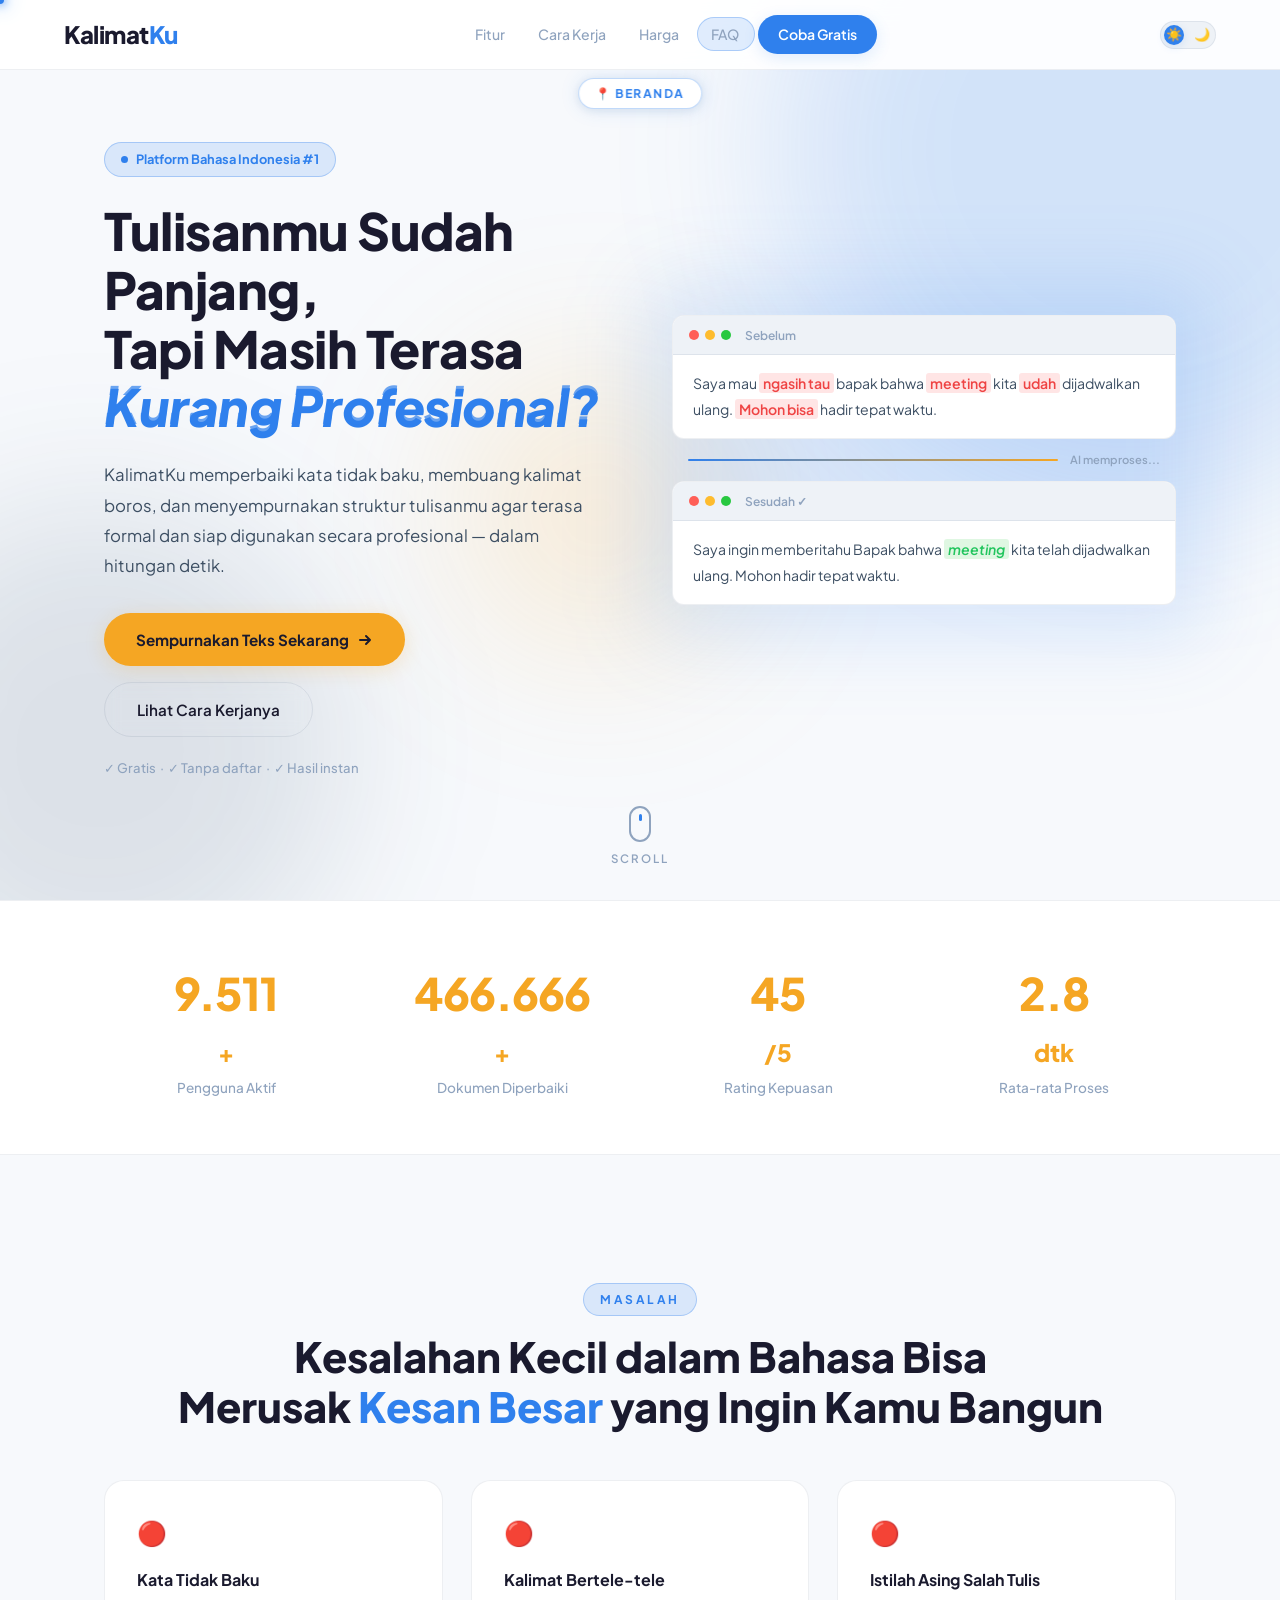
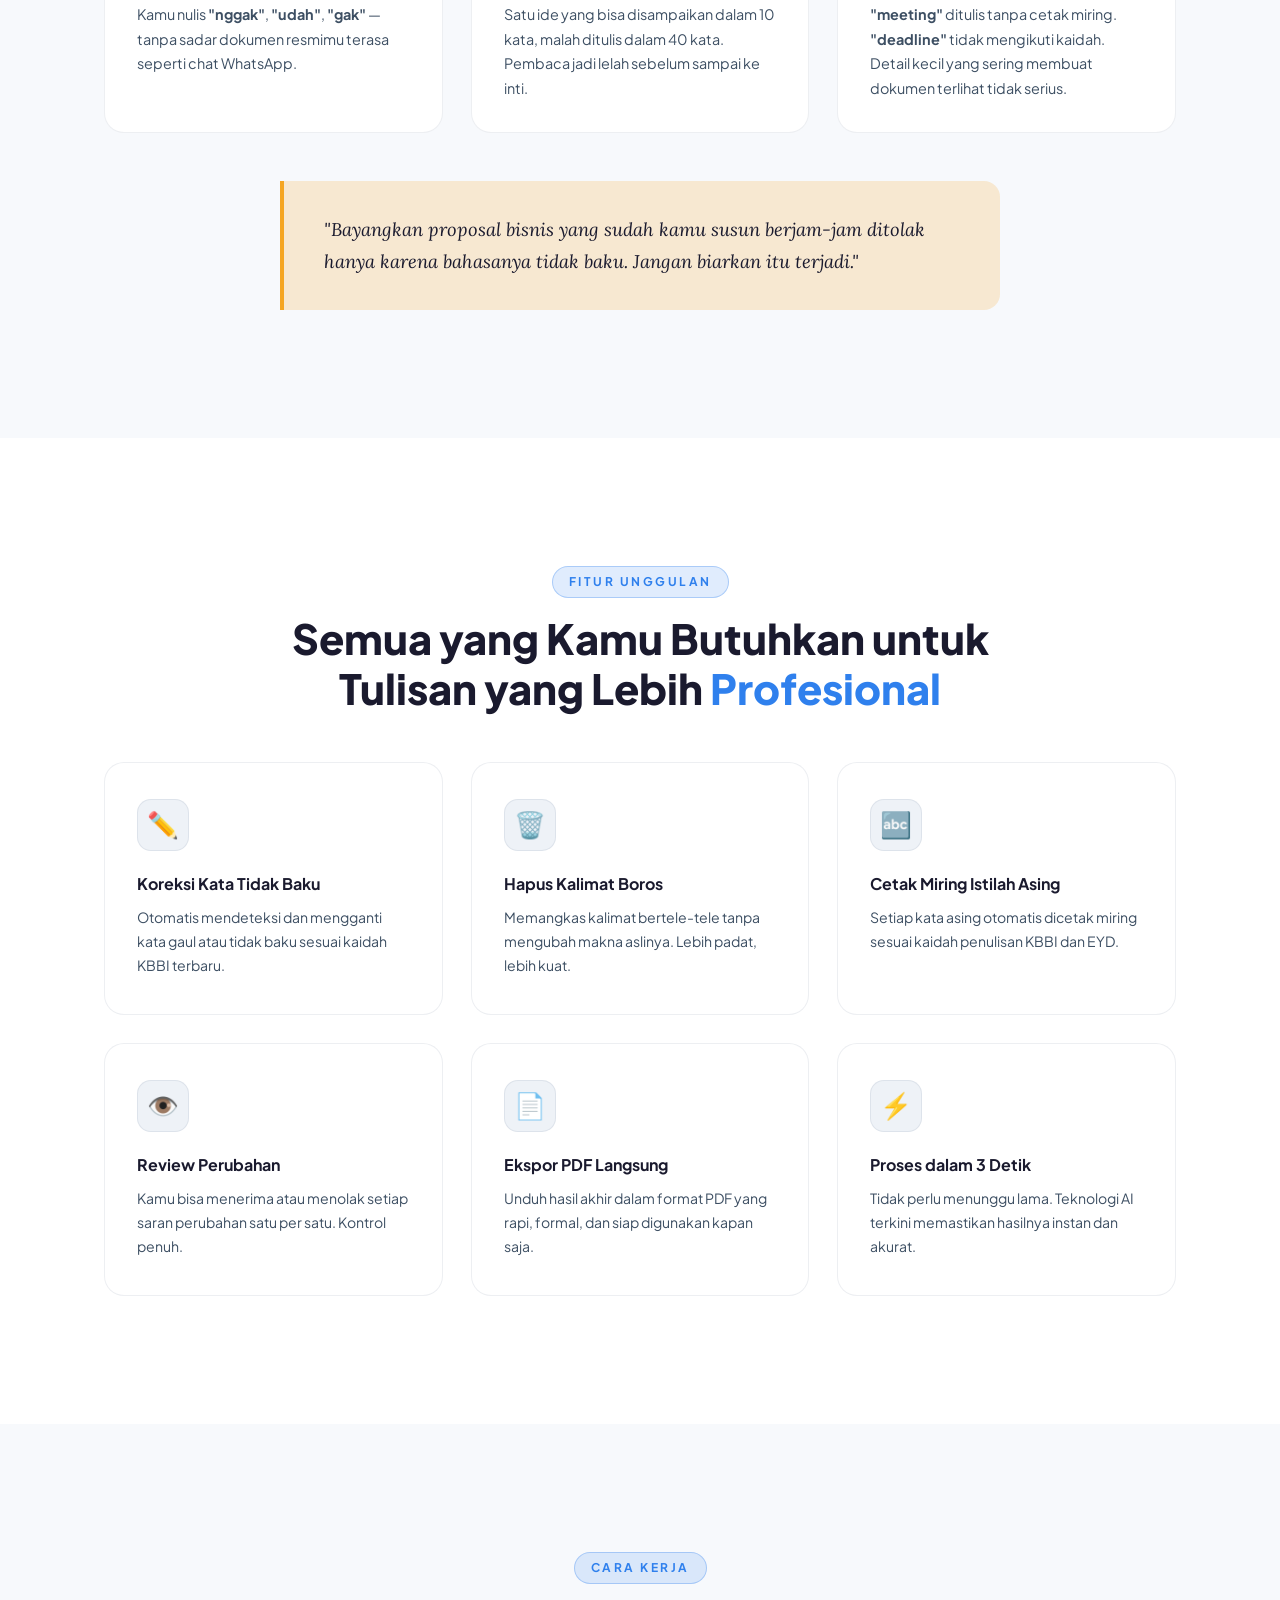
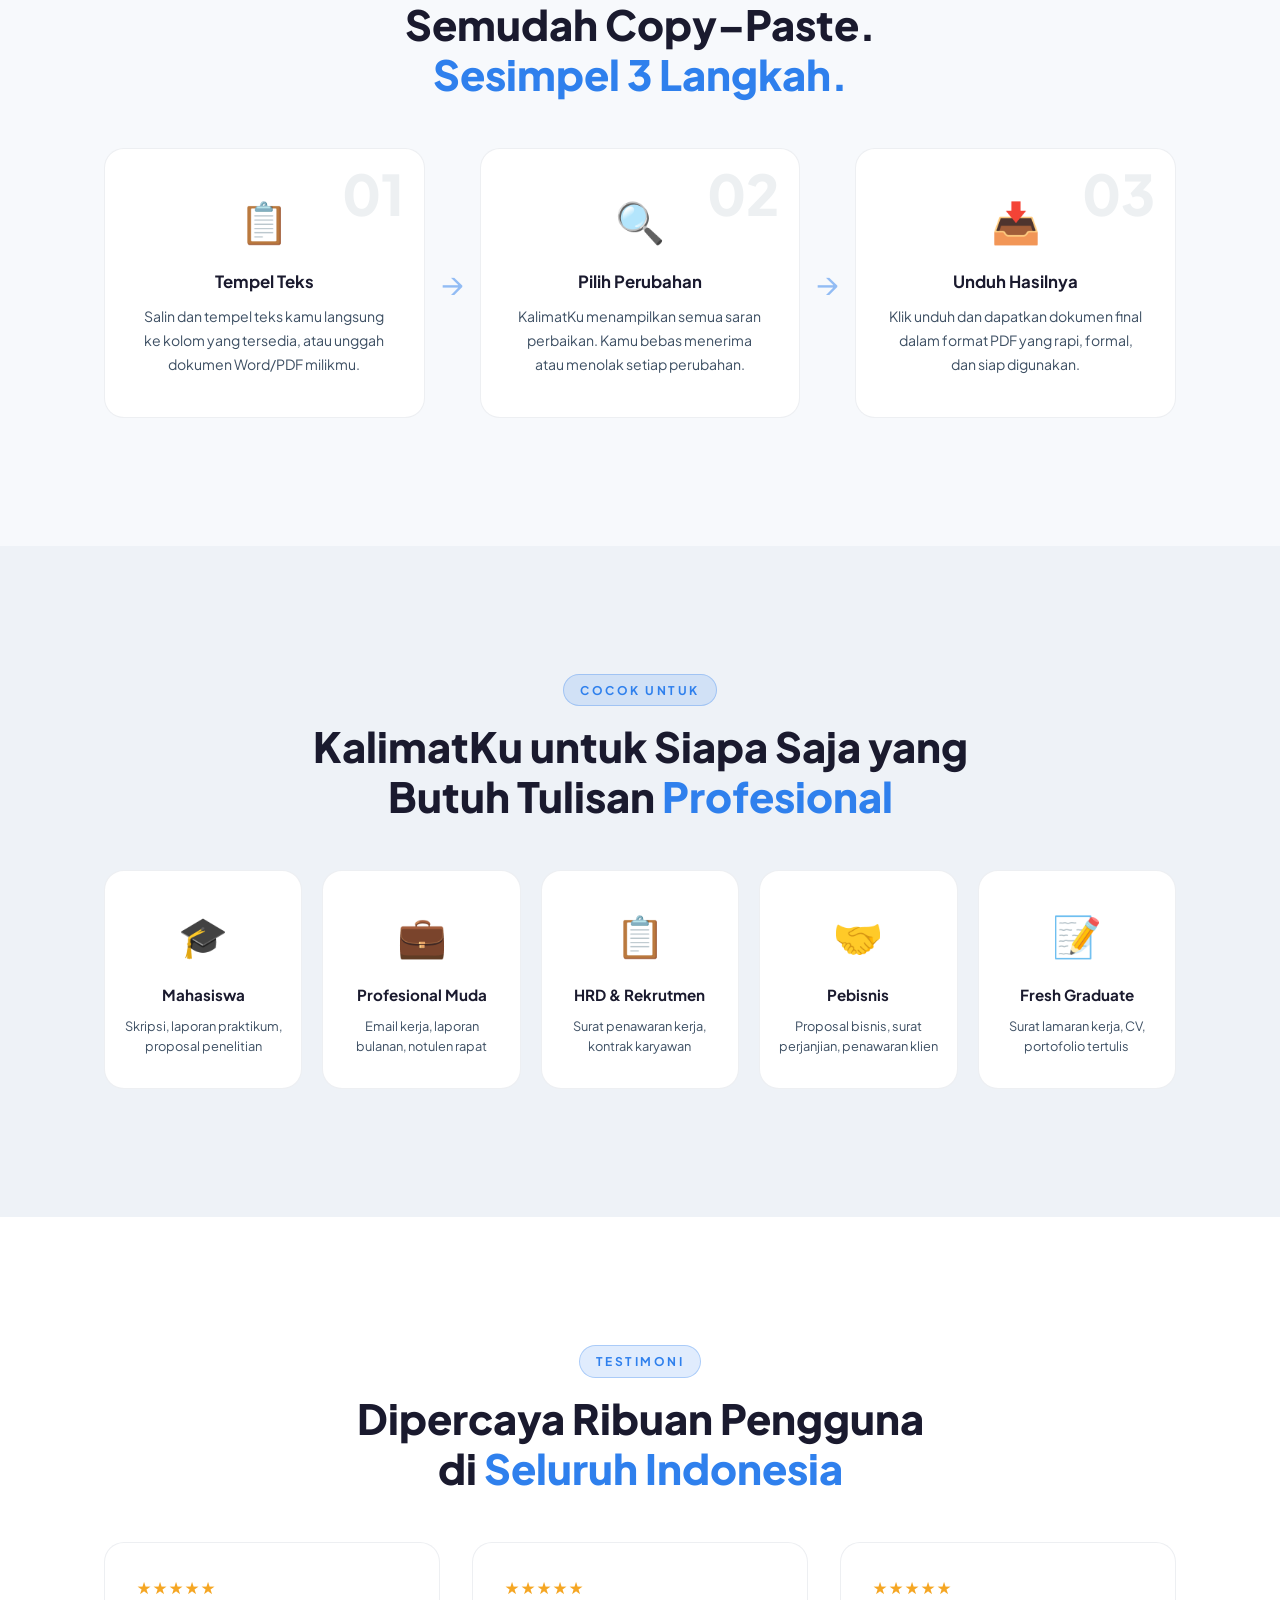
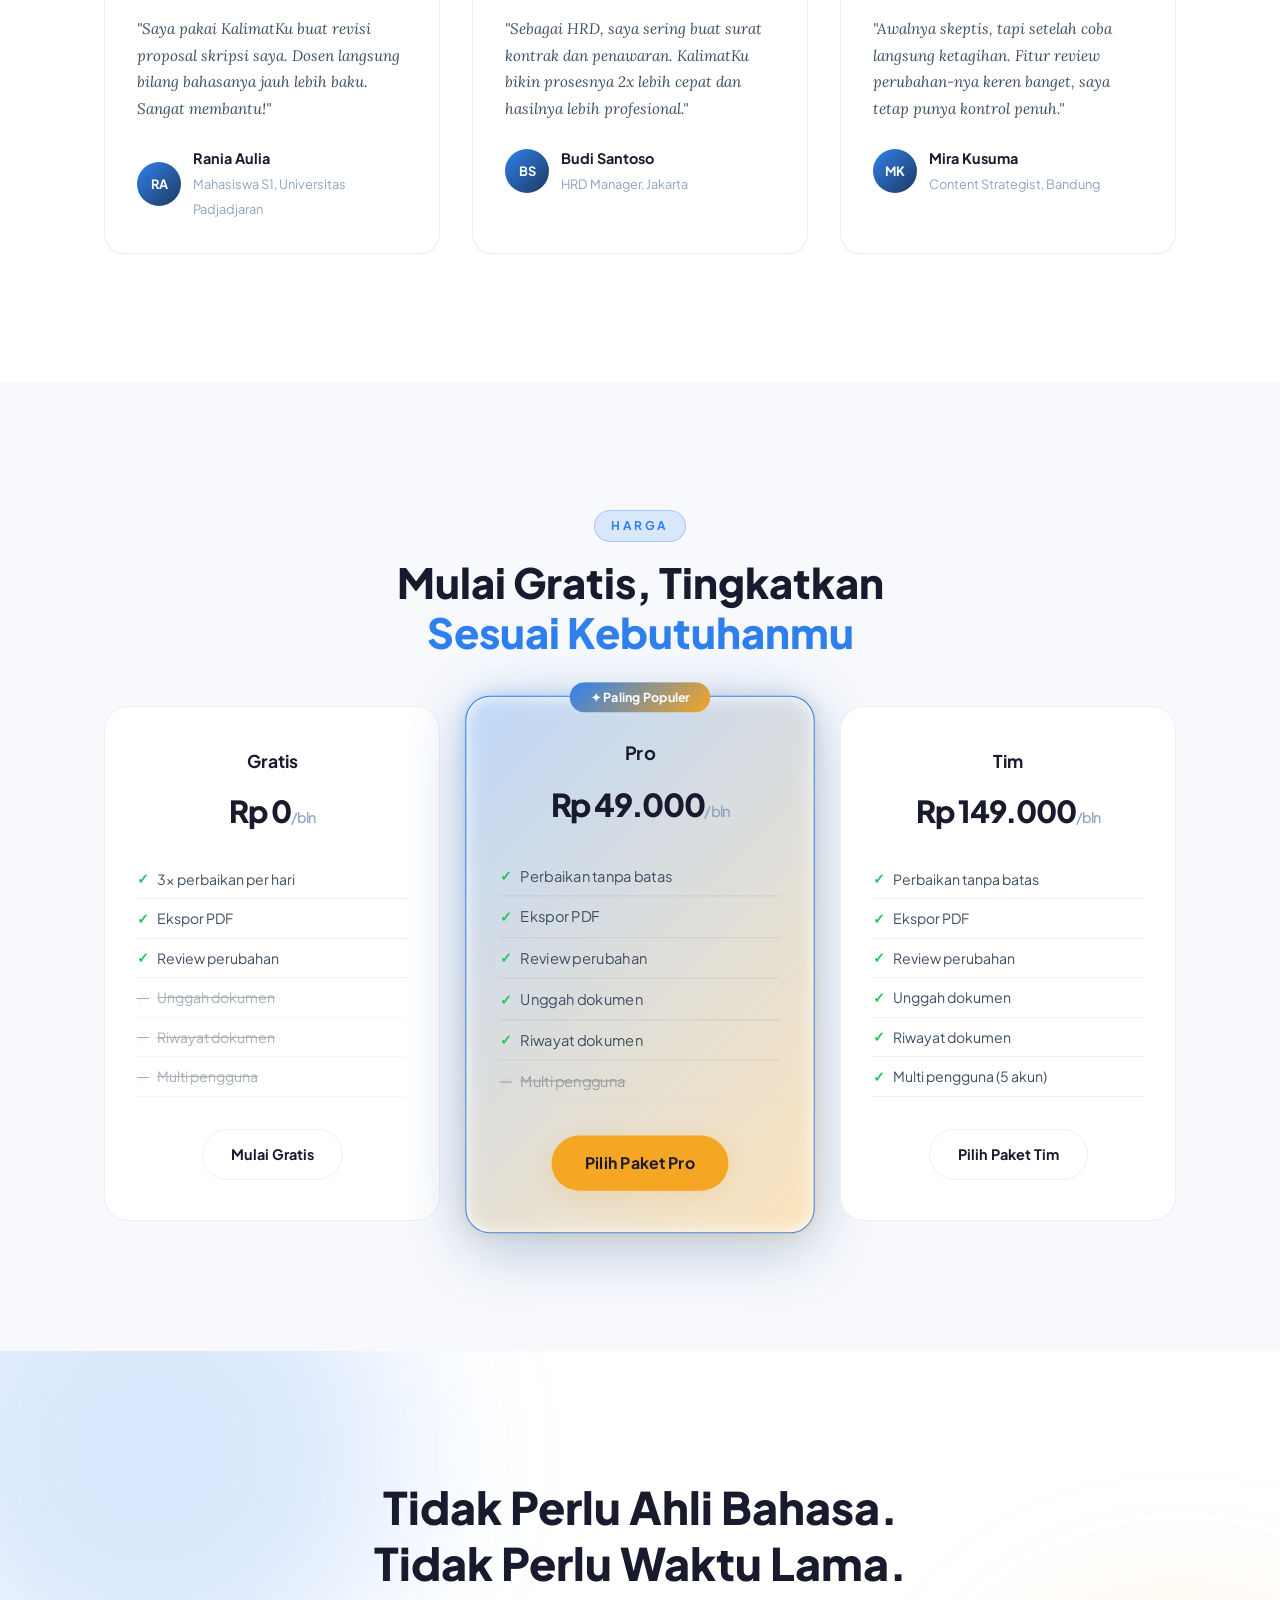
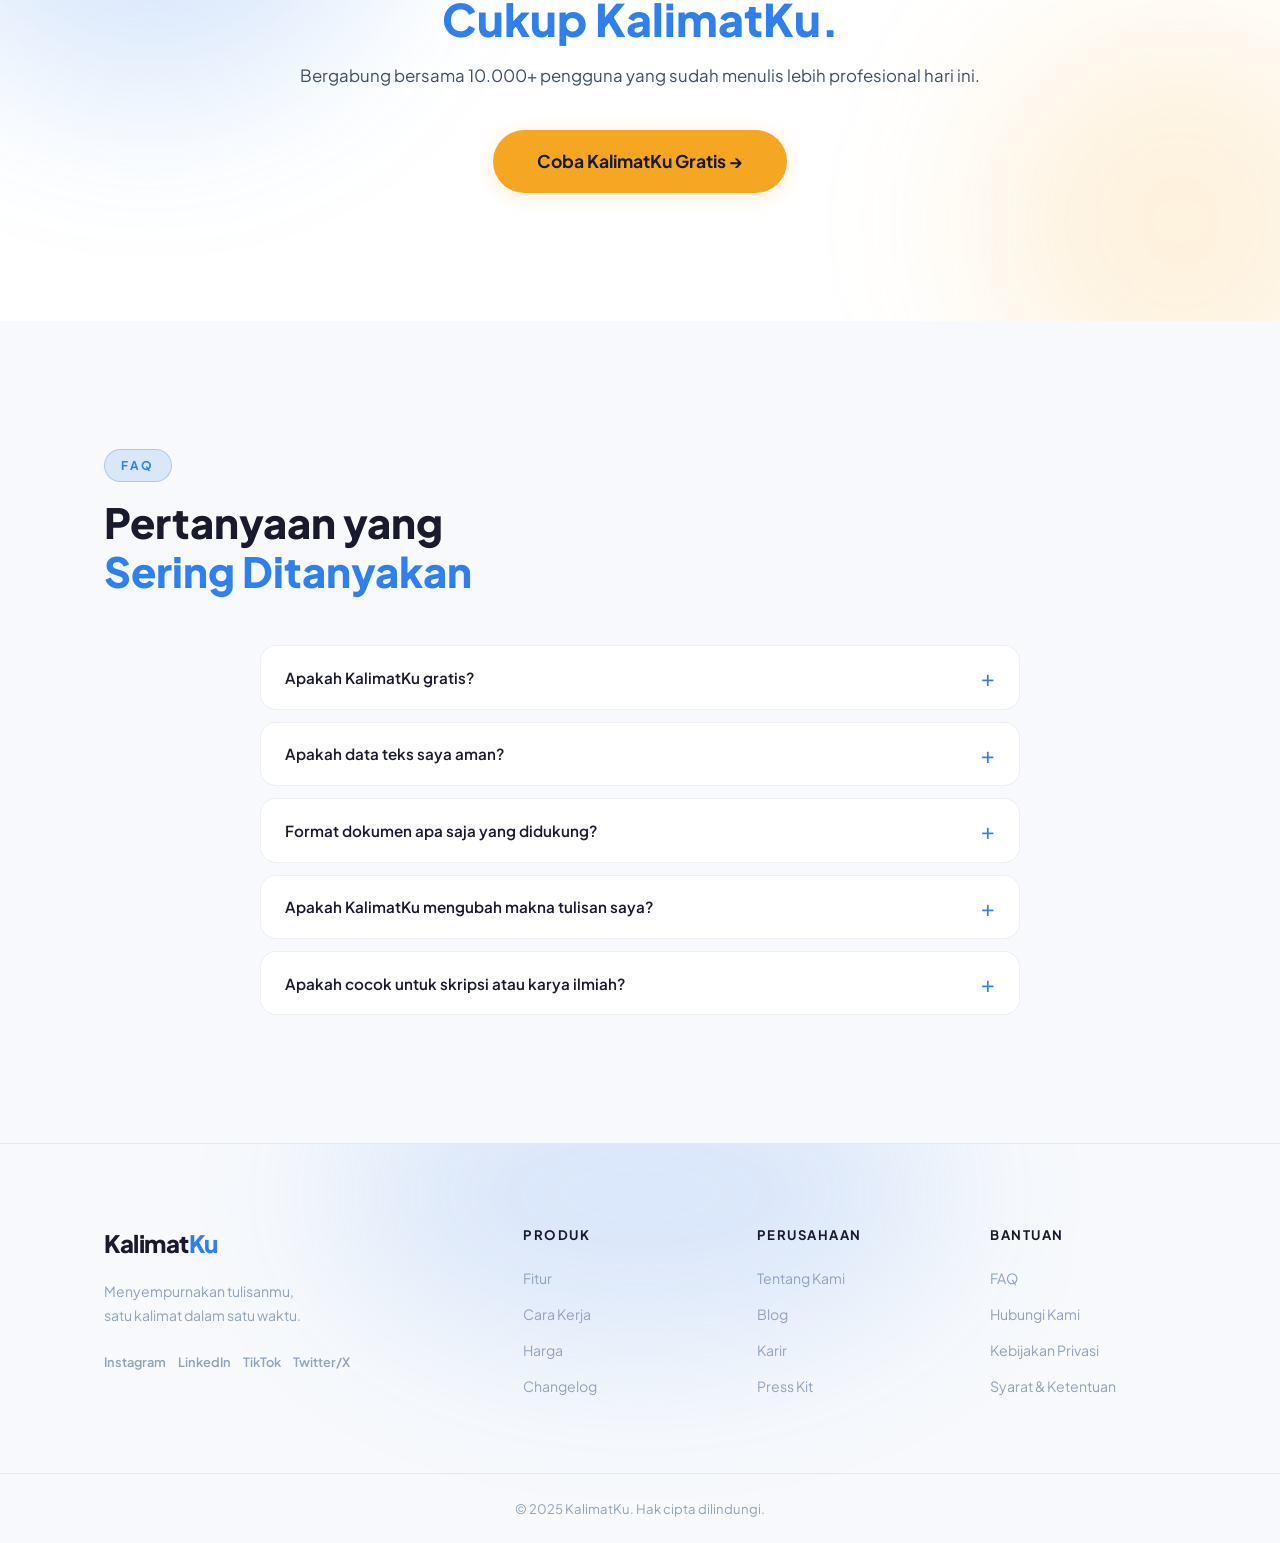
==== index.html @ fca9b1c1 "First commit" ====
<!DOCTYPE html>
<html lang="id" data-theme="light">
<head>
  <meta charset="UTF-8" />
  <meta name="viewport" content="width=device-width, initial-scale=1.0" />
  <title>KalimatKu — Penyempurna Teks Bahasa Indonesia</title>
  <link rel="preconnect" href="https://fonts.googleapis.com" />
  <link rel="preconnect" href="https://fonts.gstatic.com" crossorigin />
  <link href="https://fonts.googleapis.com/css2?family=Plus+Jakarta+Sans:wght@400;500;600;700;800&family=Lora:ital,wght@0,400;0,600;1,400&display=swap" rel="stylesheet" />
  <link rel="stylesheet" href="style.css" />
</head>
<body>

  <!-- CURSOR FOLLOWER -->
  <div class="cursor-dot" id="cursorDot"></div>
  <div class="cursor-ring" id="cursorRing"></div>

  <!-- PARTICLE CANVAS -->
  <canvas id="particleCanvas"></canvas>

  <!-- NAVBAR -->
  <nav id="navbar">
    <a href="#" class="nav-logo">Kalimat<span>Ku</span></a>
    <ul class="nav-links" id="navLinks">
      <li><a href="#fitur">Fitur</a></li>
      <li><a href="#cara-kerja">Cara Kerja</a></li>
      <li><a href="#harga">Harga</a></li>
      <li><a href="#faq">FAQ</a></li>
      <li><a href="#" class="nav-cta">Coba Gratis</a></li>
    </ul>
    <div class="nav-right">
      <button class="theme-toggle" id="themeToggle" aria-label="Toggle theme">
        <span class="theme-icon sun">☀️</span>
        <span class="theme-icon moon">🌙</span>
        <div class="toggle-thumb"></div>
      </button>
      <button class="hamburger" id="hamburger" aria-label="Toggle menu">
        <span></span><span></span><span></span>
      </button>
    </div>
  </nav>

  <!-- HERO -->
  <section class="hero" id="home">
    <div class="hero-bg">
      <div class="parallax-layer layer-1" data-speed="0.3">
        <div class="orb orb-1"></div>
      </div>
      <div class="parallax-layer layer-2" data-speed="0.5">
        <div class="orb orb-2"></div>
      </div>
      <div class="parallax-layer layer-3" data-speed="0.2">
        <div class="orb orb-3"></div>
      </div>
    </div>
    <div class="container hero-content">
      <div class="hero-text animate-up">
        <div class="hero-badge">
          <span class="badge-dot"></span>
          Platform Bahasa Indonesia #1
        </div>
        <h1>Tulisanmu Sudah Panjang,<br>Tapi Masih Terasa<br><em class="glitch" data-text="Kurang Profesional?">Kurang Profesional?</em></h1>
        <p class="hero-sub">KalimatKu memperbaiki kata tidak baku, membuang kalimat boros, dan menyempurnakan struktur tulisanmu agar terasa formal dan siap digunakan secara profesional — dalam hitungan detik.</p>
        <div class="hero-actions">
          <a href="#" class="btn-primary">
            <span>Sempurnakan Teks Sekarang</span>
            <svg width="16" height="16" viewBox="0 0 16 16" fill="none"><path d="M3 8h10M9 4l4 4-4 4" stroke="currentColor" stroke-width="2" stroke-linecap="round" stroke-linejoin="round"/></svg>
          </a>
          <a href="#cara-kerja" class="btn-ghost">
            <span>Lihat Cara Kerjanya</span>
          </a>
        </div>
        <p class="hero-note">✓ Gratis &nbsp;·&nbsp; ✓ Tanpa daftar &nbsp;·&nbsp; ✓ Hasil instan</p>
      </div>
      <div class="hero-mockup animate-up delay-2">
        <div class="mockup-wrapper">
          <div class="mockup-glow"></div>
          <div class="mockup-card">
            <div class="mockup-header">
              <span class="dot red"></span><span class="dot yellow"></span><span class="dot green"></span>
              <span class="mockup-title">Sebelum</span>
            </div>
            <div class="mockup-body">
              <p>Saya mau <mark class="bad">ngasih tau</mark> bapak bahwa <mark class="bad">meeting</mark> kita <mark class="bad">udah</mark> dijadwalkan ulang. <mark class="bad">Mohon bisa</mark> hadir tepat waktu.</p>
            </div>
          </div>
          <div class="mockup-arrow">
            <div class="arrow-line"></div>
            <span>AI memproses...</span>
          </div>
          <div class="mockup-card after">
            <div class="mockup-header">
              <span class="dot red"></span><span class="dot yellow"></span><span class="dot green"></span>
              <span class="mockup-title">Sesudah ✓</span>
            </div>
            <div class="mockup-body">
              <p>Saya ingin memberitahu Bapak bahwa <mark class="good"><em>meeting</em></mark> kita telah dijadwalkan ulang. Mohon hadir tepat waktu.</p>
            </div>
          </div>
        </div>
      </div>
    </div>
    <div class="hero-scroll-hint">
      <div class="mouse-icon"><div class="mouse-wheel"></div></div>
      <span>Scroll</span>
    </div>
  </section>

  <!-- STATS -->
  <section class="stats">
    <div class="container stats-grid">
      <div class="stat-item animate-up">
        <span class="stat-number" data-target="10000">0</span><span class="stat-suffix">+</span>
        <span class="stat-label">Pengguna Aktif</span>
      </div>
      <div class="stat-item animate-up delay-1">
        <span class="stat-number" data-target="500000">0</span><span class="stat-suffix">+</span>
        <span class="stat-label">Dokumen Diperbaiki</span>
      </div>
      <div class="stat-item animate-up delay-2">
        <span class="stat-number" data-target="49">0</span><span class="stat-suffix">/5</span>
        <span class="stat-label">Rating Kepuasan</span>
      </div>
      <div class="stat-item animate-up delay-3">
        <span class="stat-number" data-target="3">0</span><span class="stat-suffix"> dtk</span>
        <span class="stat-label">Rata-rata Proses</span>
      </div>
    </div>
  </section>

  <!-- PAIN POINT -->
  <section class="pain" id="masalah">
    <div class="parallax-bg" data-speed="0.15"></div>
    <div class="container">
      <div class="section-label animate-up">Masalah</div>
      <h2 class="section-title animate-up">Kesalahan Kecil dalam Bahasa Bisa<br>Merusak <em>Kesan Besar</em> yang Ingin Kamu Bangun</h2>
      <div class="pain-grid">
        <div class="pain-card animate-up delay-1" data-tilt>
          <div class="card-glow"></div>
          <div class="pain-icon">🔴</div>
          <h3>Kata Tidak Baku</h3>
          <p>Kamu nulis <strong>"nggak"</strong>, <strong>"udah"</strong>, <strong>"gak"</strong> — tanpa sadar dokumen resmimu terasa seperti chat WhatsApp.</p>
        </div>
        <div class="pain-card animate-up delay-2" data-tilt>
          <div class="card-glow"></div>
          <div class="pain-icon">🔴</div>
          <h3>Kalimat Bertele-tele</h3>
          <p>Satu ide yang bisa disampaikan dalam 10 kata, malah ditulis dalam 40 kata. Pembaca jadi lelah sebelum sampai ke inti.</p>
        </div>
        <div class="pain-card animate-up delay-3" data-tilt>
          <div class="card-glow"></div>
          <div class="pain-icon">🔴</div>
          <h3>Istilah Asing Salah Tulis</h3>
          <p><strong>"meeting"</strong> ditulis tanpa cetak miring. <strong>"deadline"</strong> tidak mengikuti kaidah. Detail kecil yang sering membuat dokumen terlihat tidak serius.</p>
        </div>
      </div>
      <div class="pain-quote animate-up">
        <blockquote>
          "Bayangkan proposal bisnis yang sudah kamu susun berjam-jam ditolak hanya karena bahasanya tidak baku. Jangan biarkan itu terjadi."
        </blockquote>
      </div>
    </div>
  </section>

  <!-- FITUR -->
  <section class="features" id="fitur">
    <div class="container">
      <div class="section-label animate-up">Fitur Unggulan</div>
      <h2 class="section-title animate-up">Semua yang Kamu Butuhkan untuk<br>Tulisan yang Lebih <em>Profesional</em></h2>
      <div class="features-grid">
        <div class="feature-card animate-up delay-1" data-tilt>
          <div class="feature-icon-wrap"><span>✏️</span></div>
          <h3>Koreksi Kata Tidak Baku</h3>
          <p>Otomatis mendeteksi dan mengganti kata gaul atau tidak baku sesuai kaidah KBBI terbaru.</p>
          <div class="feature-line"></div>
        </div>
        <div class="feature-card animate-up delay-2" data-tilt>
          <div class="feature-icon-wrap"><span>🗑️</span></div>
          <h3>Hapus Kalimat Boros</h3>
          <p>Memangkas kalimat bertele-tele tanpa mengubah makna aslinya. Lebih padat, lebih kuat.</p>
          <div class="feature-line"></div>
        </div>
        <div class="feature-card animate-up delay-3" data-tilt>
          <div class="feature-icon-wrap"><span>🔤</span></div>
          <h3>Cetak Miring Istilah Asing</h3>
          <p>Setiap kata asing otomatis dicetak miring sesuai kaidah penulisan KBBI dan EYD.</p>
          <div class="feature-line"></div>
        </div>
        <div class="feature-card animate-up delay-1" data-tilt>
          <div class="feature-icon-wrap"><span>👁️</span></div>
          <h3>Review Perubahan</h3>
          <p>Kamu bisa menerima atau menolak setiap saran perubahan satu per satu. Kontrol penuh.</p>
          <div class="feature-line"></div>
        </div>
        <div class="feature-card animate-up delay-2" data-tilt>
          <div class="feature-icon-wrap"><span>📄</span></div>
          <h3>Ekspor PDF Langsung</h3>
          <p>Unduh hasil akhir dalam format PDF yang rapi, formal, dan siap digunakan kapan saja.</p>
          <div class="feature-line"></div>
        </div>
        <div class="feature-card animate-up delay-3" data-tilt>
          <div class="feature-icon-wrap"><span>⚡</span></div>
          <h3>Proses dalam 3 Detik</h3>
          <p>Tidak perlu menunggu lama. Teknologi AI terkini memastikan hasilnya instan dan akurat.</p>
          <div class="feature-line"></div>
        </div>
      </div>
    </div>
  </section>

  <!-- CARA KERJA -->
  <section class="how-it-works" id="cara-kerja">
    <div class="parallax-bg" data-speed="0.1"></div>
    <div class="container">
      <div class="section-label animate-up">Cara Kerja</div>
      <h2 class="section-title animate-up">Semudah Copy–Paste.<br><em>Sesimpel 3 Langkah.</em></h2>
      <div class="steps-grid">
        <div class="step-card animate-up delay-1">
          <div class="step-number">01</div>
          <div class="step-icon">📋</div>
          <h3>Tempel Teks</h3>
          <p>Salin dan tempel teks kamu langsung ke kolom yang tersedia, atau unggah dokumen Word/PDF milikmu.</p>
        </div>
        <div class="step-connector animate-up delay-2">
          <div class="connector-line"></div>
          <div class="connector-arrow">→</div>
        </div>
        <div class="step-card animate-up delay-2">
          <div class="step-number">02</div>
          <div class="step-icon">🔍</div>
          <h3>Pilih Perubahan</h3>
          <p>KalimatKu menampilkan semua saran perbaikan. Kamu bebas menerima atau menolak setiap perubahan.</p>
        </div>
        <div class="step-connector animate-up delay-3">
          <div class="connector-line"></div>
          <div class="connector-arrow">→</div>
        </div>
        <div class="step-card animate-up delay-3">
          <div class="step-number">03</div>
          <div class="step-icon">📥</div>
          <h3>Unduh Hasilnya</h3>
          <p>Klik unduh dan dapatkan dokumen final dalam format PDF yang rapi, formal, dan siap digunakan.</p>
        </div>
      </div>
    </div>
  </section>

  <!-- USE CASE -->
  <section class="usecase" id="usecase">
    <div class="container">
      <div class="section-label animate-up">Cocok Untuk</div>
      <h2 class="section-title animate-up">KalimatKu untuk Siapa Saja yang<br>Butuh Tulisan <em>Profesional</em></h2>
      <div class="usecase-grid">
        <div class="usecase-card animate-up delay-1">
          <span class="usecase-emoji">🎓</span>
          <h3>Mahasiswa</h3>
          <p>Skripsi, laporan praktikum, proposal penelitian</p>
        </div>
        <div class="usecase-card animate-up delay-2">
          <span class="usecase-emoji">💼</span>
          <h3>Profesional Muda</h3>
          <p>Email kerja, laporan bulanan, notulen rapat</p>
        </div>
        <div class="usecase-card animate-up delay-3">
          <span class="usecase-emoji">📋</span>
          <h3>HRD & Rekrutmen</h3>
          <p>Surat penawaran kerja, kontrak karyawan</p>
        </div>
        <div class="usecase-card animate-up delay-1">
          <span class="usecase-emoji">🤝</span>
          <h3>Pebisnis</h3>
          <p>Proposal bisnis, surat perjanjian, penawaran klien</p>
        </div>
        <div class="usecase-card animate-up delay-2">
          <span class="usecase-emoji">📝</span>
          <h3>Fresh Graduate</h3>
          <p>Surat lamaran kerja, CV, portofolio tertulis</p>
        </div>
      </div>
    </div>
  </section>

  <!-- TESTIMONI -->
  <section class="testimonials" id="testimoni">
    <div class="container">
      <div class="section-label animate-up">Testimoni</div>
      <h2 class="section-title animate-up">Dipercaya Ribuan Pengguna<br>di <em>Seluruh Indonesia</em></h2>
      <div class="testimonials-grid">
        <div class="testi-card animate-up delay-1" data-tilt>
          <div class="testi-stars">★★★★★</div>
          <p class="testi-quote">"Saya pakai KalimatKu buat revisi proposal skripsi saya. Dosen langsung bilang bahasanya jauh lebih baku. Sangat membantu!"</p>
          <div class="testi-author">
            <div class="testi-avatar">RA</div>
            <div>
              <strong>Rania Aulia</strong>
              <span>Mahasiswa S1, Universitas Padjadjaran</span>
            </div>
          </div>
        </div>
        <div class="testi-card animate-up delay-2" data-tilt>
          <div class="testi-stars">★★★★★</div>
          <p class="testi-quote">"Sebagai HRD, saya sering buat surat kontrak dan penawaran. KalimatKu bikin prosesnya 2x lebih cepat dan hasilnya lebih profesional."</p>
          <div class="testi-author">
            <div class="testi-avatar">BS</div>
            <div>
              <strong>Budi Santoso</strong>
              <span>HRD Manager, Jakarta</span>
            </div>
          </div>
        </div>
        <div class="testi-card animate-up delay-3" data-tilt>
          <div class="testi-stars">★★★★★</div>
          <p class="testi-quote">"Awalnya skeptis, tapi setelah coba langsung ketagihan. Fitur review perubahan-nya keren banget, saya tetap punya kontrol penuh."</p>
          <div class="testi-author">
            <div class="testi-avatar">MK</div>
            <div>
              <strong>Mira Kusuma</strong>
              <span>Content Strategist, Bandung</span>
            </div>
          </div>
        </div>
      </div>
    </div>
  </section>

  <!-- PRICING -->
  <section class="pricing" id="harga">
    <div class="container">
      <div class="section-label animate-up">Harga</div>
      <h2 class="section-title animate-up">Mulai Gratis, Tingkatkan<br><em>Sesuai Kebutuhanmu</em></h2>
      <div class="pricing-grid">
        <div class="pricing-card animate-up delay-1">
          <div class="pricing-name">Gratis</div>
          <div class="pricing-price">Rp 0<span>/bln</span></div>
          <ul class="pricing-list">
            <li class="yes">3x perbaikan per hari</li>
            <li class="yes">Ekspor PDF</li>
            <li class="yes">Review perubahan</li>
            <li class="no">Unggah dokumen</li>
            <li class="no">Riwayat dokumen</li>
            <li class="no">Multi pengguna</li>
          </ul>
          <a href="#" class="btn-outline">Mulai Gratis</a>
        </div>
        <div class="pricing-card featured animate-up delay-2">
          <div class="pricing-glow"></div>
          <div class="pricing-badge">✦ Paling Populer</div>
          <div class="pricing-name">Pro</div>
          <div class="pricing-price">Rp 49.000<span>/bln</span></div>
          <ul class="pricing-list">
            <li class="yes">Perbaikan tanpa batas</li>
            <li class="yes">Ekspor PDF</li>
            <li class="yes">Review perubahan</li>
            <li class="yes">Unggah dokumen</li>
            <li class="yes">Riwayat dokumen</li>
            <li class="no">Multi pengguna</li>
          </ul>
          <a href="#" class="btn-primary">Pilih Paket Pro</a>
        </div>
        <div class="pricing-card animate-up delay-3">
          <div class="pricing-name">Tim</div>
          <div class="pricing-price">Rp 149.000<span>/bln</span></div>
          <ul class="pricing-list">
            <li class="yes">Perbaikan tanpa batas</li>
            <li class="yes">Ekspor PDF</li>
            <li class="yes">Review perubahan</li>
            <li class="yes">Unggah dokumen</li>
            <li class="yes">Riwayat dokumen</li>
            <li class="yes">Multi pengguna (5 akun)</li>
          </ul>
          <a href="#" class="btn-outline">Pilih Paket Tim</a>
        </div>
      </div>
    </div>
  </section>

  <!-- CTA FINAL -->
  <section class="cta-final">
    <div class="cta-orb cta-orb-1"></div>
    <div class="cta-orb cta-orb-2"></div>
    <div class="container">
      <div class="cta-box animate-up">
        <h2>Tidak Perlu Ahli Bahasa.<br>Tidak Perlu Waktu Lama.<br><em>Cukup KalimatKu.</em></h2>
        <p>Bergabung bersama 10.000+ pengguna yang sudah menulis lebih profesional hari ini.</p>
        <a href="#" class="btn-primary btn-large">Coba KalimatKu Gratis →</a>
      </div>
    </div>
  </section>

  <!-- FAQ -->
  <section class="faq" id="faq">
    <div class="container">
      <div class="section-label animate-up">FAQ</div>
      <h2 class="section-title animate-up">Pertanyaan yang<br><em>Sering Ditanyakan</em></h2>
      <div class="faq-list">
        <div class="faq-item animate-up delay-1">
          <button class="faq-question">Apakah KalimatKu gratis? <span class="faq-icon">+</span></button>
          <div class="faq-answer"><p>Ya! Kamu bisa menggunakan KalimatKu secara gratis hingga 3 kali perbaikan per hari. Untuk kebutuhan lebih, tersedia paket Pro dan Tim dengan fitur lengkap.</p></div>
        </div>
        <div class="faq-item animate-up delay-2">
          <button class="faq-question">Apakah data teks saya aman? <span class="faq-icon">+</span></button>
          <div class="faq-answer"><p>Sangat aman. Teks yang kamu masukkan tidak disimpan di server kami setelah proses selesai. Privasi kamu adalah prioritas kami.</p></div>
        </div>
        <div class="faq-item animate-up delay-3">
          <button class="faq-question">Format dokumen apa saja yang didukung? <span class="faq-icon">+</span></button>
          <div class="faq-answer"><p>Saat ini KalimatKu mendukung input teks langsung, serta unggah dokumen dalam format .docx dan .pdf (tersedia di paket Pro ke atas).</p></div>
        </div>
        <div class="faq-item animate-up delay-1">
          <button class="faq-question">Apakah KalimatKu mengubah makna tulisan saya? <span class="faq-icon">+</span></button>
          <div class="faq-answer"><p>Tidak. KalimatKu hanya menyempurnakan struktur dan diksi, bukan mengubah isi atau makna. Dan kamu tetap punya kendali penuh lewat fitur review perubahan.</p></div>
        </div>
        <div class="faq-item animate-up delay-2">
          <button class="faq-question">Apakah cocok untuk skripsi atau karya ilmiah? <span class="faq-icon">+</span></button>
          <div class="faq-answer"><p>Sangat cocok! KalimatKu mengikuti kaidah KBBI dan gaya penulisan formal yang sesuai untuk dokumen akademik maupun profesional.</p></div>
        </div>
      </div>
    </div>
  </section>

  <!-- FOOTER -->
  <footer>
    <div class="footer-glow"></div>
    <div class="container footer-grid">
      <div class="footer-brand">
        <a href="#" class="nav-logo">Kalimat<span>Ku</span></a>
        <p>Menyempurnakan tulisanmu,<br>satu kalimat dalam satu waktu.</p>
        <div class="footer-socials">
          <a href="#">Instagram</a>
          <a href="#">LinkedIn</a>
          <a href="#">TikTok</a>
          <a href="#">Twitter/X</a>
        </div>
      </div>
      <div class="footer-col">
        <h4>Produk</h4>
        <ul>
          <li><a href="#fitur">Fitur</a></li>
          <li><a href="#cara-kerja">Cara Kerja</a></li>
          <li><a href="#harga">Harga</a></li>
          <li><a href="#">Changelog</a></li>
        </ul>
      </div>
      <div class="footer-col">
        <h4>Perusahaan</h4>
        <ul>
          <li><a href="#">Tentang Kami</a></li>
          <li><a href="#">Blog</a></li>
          <li><a href="#">Karir</a></li>
          <li><a href="#">Press Kit</a></li>
        </ul>
      </div>
      <div class="footer-col">
        <h4>Bantuan</h4>
        <ul>
          <li><a href="#faq">FAQ</a></li>
          <li><a href="#">Hubungi Kami</a></li>
          <li><a href="#">Kebijakan Privasi</a></li>
          <li><a href="#">Syarat & Ketentuan</a></li>
        </ul>
      </div>
    </div>
    <div class="footer-bottom">
      <p>© 2025 KalimatKu. Hak cipta dilindungi.</p>
    </div>
  </footer>

  <script src="script.js"></script>
</body>
</html>
---- style.css ----
/* ══════════════════════════════════════
   RESET & ROOT
══════════════════════════════════════ */
*,
*::before,
*::after {
    margin: 0;
    padding: 0;
    box-sizing: border-box;
}

/* ── LIGHT THEME (default) ── */
:root,
[data-theme="light"] {
    --bg-primary: #FFFFFF;
    --bg-secondary: #F7F9FC;
    --bg-tertiary: #EEF2F7;
    --bg-card: #FFFFFF;
    --bg-nav: rgba(255, 255, 255, 0.92);

    --text-primary: #1A1A2E;
    --text-body: #3D4F63;
    --text-muted: #8FA3BE;

    --navy: #1E3A5F;
    --blue: #2F80ED;
    --blue-light: #5BA3F5;
    --blue-glow: rgba(47, 128, 237, 0.15);
    --gold: #F5A623;
    --gold-light: #FFD080;
    --gold-glow: rgba(245, 166, 35, 0.2);

    --border: rgba(30, 58, 95, 0.08);
    --border-hover: rgba(47, 128, 237, 0.3);

    --shadow-sm: 0 2px 8px rgba(30, 58, 95, 0.08);
    --shadow-md: 0 8px 32px rgba(30, 58, 95, 0.12);
    --shadow-lg: 0 20px 60px rgba(30, 58, 95, 0.18);

    --orb-1: rgba(47, 128, 237, 0.18);
    --orb-2: rgba(30, 58, 95, 0.12);
    --orb-3: rgba(245, 166, 35, 0.15);

    --particle-color: rgba(47, 128, 237, 0.25);
    --cursor-color: #2F80ED;
}

/* ── DARK THEME ── */
[data-theme="dark"] {
    --bg-primary: #0A0F1E;
    --bg-secondary: #0F1628;
    --bg-tertiary: #141C35;
    --bg-card: #111827;
    --bg-nav: rgba(10, 15, 30, 0.92);

    --text-primary: #E8EEFA;
    --text-body: #94A8C4;
    --text-muted: #4A6080;

    --navy: #4A8FE8;
    --blue: #5BA3F5;
    --blue-light: #93C5FD;
    --blue-glow: rgba(91, 163, 245, 0.2);
    --gold: #F5A623;
    --gold-light: #FFD080;
    --gold-glow: rgba(245, 166, 35, 0.25);

    --border: rgba(91, 163, 245, 0.1);
    --border-hover: rgba(91, 163, 245, 0.35);

    --shadow-sm: 0 2px 8px rgba(0, 0, 0, 0.3);
    --shadow-md: 0 8px 32px rgba(0, 0, 0, 0.4);
    --shadow-lg: 0 20px 60px rgba(0, 0, 0, 0.5);

    --orb-1: rgba(91, 163, 245, 0.12);
    --orb-2: rgba(74, 143, 232, 0.08);
    --orb-3: rgba(245, 166, 35, 0.1);

    --particle-color: rgba(91, 163, 245, 0.3);
    --cursor-color: #5BA3F5;
}

html {
    scroll-behavior: smooth;
}

body {
    font-family: 'Plus Jakarta Sans', sans-serif;
    color: var(--text-primary);
    background: var(--bg-primary);
    overflow-x: hidden;
    line-height: 1.6;
    transition: background 0.4s ease, color 0.4s ease;
}

/* ══════════════════════════════════════
   PARTICLE CANVAS
══════════════════════════════════════ */
#particleCanvas {
    position: fixed;
    top: 0;
    left: 0;
    width: 100%;
    height: 100%;
    pointer-events: none;
    z-index: 0;
    opacity: 0.6;
}

/* ══════════════════════════════════════
   CUSTOM CURSOR — dot only
══════════════════════════════════════ */
.cursor-dot {
    width: 8px;
    height: 8px;
    background: var(--cursor-color);
    border-radius: 50%;
    position: fixed;
    pointer-events: none;
    z-index: 9999;
    transform: translate(-50%, -50%);
    box-shadow: 0 0 10px var(--cursor-color), 0 0 20px var(--cursor-color);
    transition: transform 0.08s ease;
}

/* Ring dihapus total */
.cursor-ring {
    display: none !important;
}


/* ══════════════════════════════════════
   CLICK RIPPLE
══════════════════════════════════════ */
.click-ripple {
    position: fixed;
    pointer-events: none;
    z-index: 9996;
    width: 10px;
    height: 10px;
    border: 2px solid;
    border-radius: 50%;
    transform: translate(-50%, -50%) scale(1);
    animation: ripple-expand 0.7s cubic-bezier(0.16, 1, 0.3, 1) forwards;
}

@keyframes ripple-expand {
    0% {
        transform: translate(-50%, -50%) scale(1);
        opacity: 0.8;
    }

    100% {
        transform: translate(-50%, -50%) scale(10);
        opacity: 0;
    }
}

/* ══════════════════════════════════════
   UTILITY
══════════════════════════════════════ */
.container {
    max-width: 1200px;
    margin: 0 auto;
    padding: 0 5%;
    position: relative;
    z-index: 1;
}

.section-label {
    display: inline-block;
    font-size: 0.75rem;
    font-weight: 700;
    letter-spacing: 2.5px;
    text-transform: uppercase;
    color: var(--blue);
    background: var(--blue-glow);
    padding: 0.35rem 1rem;
    border-radius: 50px;
    margin-bottom: 1rem;
    border: 1px solid var(--border-hover);
}

.section-title {
    font-size: clamp(1.8rem, 3.5vw, 2.6rem);
    font-weight: 800;
    line-height: 1.2;
    color: var(--text-primary);
    margin-bottom: 3rem;
}

.section-title em {
    font-style: normal;
    color: var(--blue);
    position: relative;
}

/* ── ANIMATIONS ── */
.animate-up {
    opacity: 0;
    transform: translateY(50px);
    transition: opacity 0.8s cubic-bezier(0.16, 1, 0.3, 1),
        transform 0.8s cubic-bezier(0.16, 1, 0.3, 1);
}

.animate-up.visible {
    opacity: 1;
    transform: translateY(0);
}

.delay-1 {
    transition-delay: 0.1s;
}

.delay-2 {
    transition-delay: 0.2s;
}

.delay-3 {
    transition-delay: 0.35s;
}

/* ── BUTTONS ── */
.btn-primary {
    display: inline-flex;
    align-items: center;
    gap: 0.5rem;
    background: var(--gold);
    color: #1A1A2E;
    font-weight: 700;
    font-size: 0.95rem;
    padding: 0.9rem 2rem;
    border-radius: 50px;
    text-decoration: none;
    transition: all 0.3s cubic-bezier(0.16, 1, 0.3, 1);
    box-shadow: 0 4px 20px var(--gold-glow);
    position: relative;
    overflow: hidden;
}

.btn-primary::before {
    content: '';
    position: absolute;
    inset: 0;
    background: linear-gradient(135deg, transparent 0%, rgba(255, 255, 255, 0.2) 100%);
    opacity: 0;
    transition: opacity 0.3s;
}

.btn-primary:hover {
    transform: translateY(-3px);
    box-shadow: 0 12px 35px var(--gold-glow);
}

.btn-primary:hover::before {
    opacity: 1;
}

.btn-ghost {
    display: inline-flex;
    align-items: center;
    gap: 0.5rem;
    color: var(--text-primary);
    font-weight: 600;
    font-size: 0.95rem;
    padding: 0.9rem 2rem;
    border-radius: 50px;
    text-decoration: none;
    border: 1.5px solid var(--border);
    transition: all 0.3s;
    backdrop-filter: blur(8px);
}

.btn-ghost:hover {
    border-color: var(--blue);
    color: var(--blue);
    background: var(--blue-glow);
    transform: translateY(-2px);
}

.btn-outline {
    display: inline-block;
    color: var(--text-primary);
    font-weight: 700;
    font-size: 0.9rem;
    padding: 0.8rem 1.75rem;
    border-radius: 50px;
    text-decoration: none;
    border: 1.5px solid var(--border);
    transition: all 0.3s;
    text-align: center;
}

.btn-outline:hover {
    border-color: var(--blue);
    color: var(--blue);
    background: var(--blue-glow);
    transform: translateY(-2px);
}

.btn-large {
    font-size: 1.1rem;
    padding: 1.1rem 2.75rem;
}

/* ══════════════════════════════════════
   SCROLL PROGRESS BAR
══════════════════════════════════════ */
#scrollProgress {
    position: fixed;
    top: 0;
    left: 0;
    height: 5px;
    width: 0%;
    background: linear-gradient(90deg, var(--blue), var(--gold), var(--blue-light));
    background-size: 200% 100%;
    z-index: 1100;
    border-radius: 0 2px 2px 0;
    animation: progressShimmer 2s linear infinite;
    box-shadow: 0 0 10px var(--blue), 0 0 20px var(--blue-glow);
    pointer-events: none;
}

@keyframes progressShimmer {
    0% {
        background-position: 200% 0;
    }

    100% {
        background-position: -200% 0;
    }
}

/* ══════════════════════════════════════
   NAV PILL (sliding active indicator)
══════════════════════════════════════ */
#navPill {
    position: absolute;
    height: 34px;
    border-radius: 50px;
    background: var(--blue-glow);
    border: 1px solid var(--border-hover);
    pointer-events: none;
    top: 50%;
    transform: translateY(-50%);
    z-index: 0;
    opacity: 0;
    transition: left 0.4s cubic-bezier(0.16, 1, 0.3, 1),
        width 0.4s cubic-bezier(0.16, 1, 0.3, 1),
        opacity 0.3s ease;
}

/* ══════════════════════════════════════
   SECTION TOAST
══════════════════════════════════════ */
#sectionToast {
    position: fixed;
    top: 78px;
    left: 50%;
    transform: translateX(-50%) translateY(-6px);
    background: var(--bg-card);
    border: 1px solid var(--border-hover);
    border-radius: 50px;
    padding: 0.3rem 1.1rem;
    font-size: 0.72rem;
    font-weight: 700;
    color: var(--blue);
    letter-spacing: 1.5px;
    text-transform: uppercase;
    opacity: 0;
    pointer-events: none;
    z-index: 999;
    transition: opacity 0.35s ease, transform 0.35s cubic-bezier(0.16, 1, 0.3, 1);
    backdrop-filter: blur(12px);
    box-shadow: var(--shadow-sm), 0 0 20px var(--blue-glow);
    white-space: nowrap;
}

#sectionToast.visible {
    opacity: 1;
    transform: translateX(-50%) translateY(0);
}

/* ══════════════════════════════════════
   NAV LINK ACTIVE STATE
══════════════════════════════════════ */
.nav-links {
    position: relative;
    /* penting untuk pill positioning */
}

.nav-links a {
    position: relative;
    z-index: 1;
    border-radius: 50px;
    padding: 0.45rem 0.9rem;
    transition: color 0.25s;
}

.nav-links a.active {
    color: var(--blue);
    font-weight: 700;
}

/* Dot kecil di bawah link aktif */
.nav-links a::after {
    content: '';
    position: absolute;
    bottom: 2px;
    left: 50%;
    transform: translateX(-50%) scale(0);
    width: 4px;
    height: 4px;
    border-radius: 50%;
    background: var(--blue);
    transition: transform 0.3s cubic-bezier(0.16, 1, 0.3, 1);
}

.nav-links a.active::after {
    transform: translateX(-50%) scale(1);
}

/* Jangan tampilkan dot di CTA button */
.nav-cta::after {
    display: none !important;
}

@media (max-width: 768px) {
    #navPill {
        display: none;
    }

    #sectionToast {
        display: none;
    }

    .nav-links a.active {
        background: var(--blue-glow);
        border: 1px solid var(--border-hover);
    }
}

/* ══════════════════════════════════════
   NAVBAR
══════════════════════════════════════ */
nav {
    position: fixed;
    top: 0;
    left: 0;
    right: 0;
    z-index: 1000;
    padding: 0 5%;
    height: 70px;
    display: flex;
    align-items: center;
    justify-content: space-between;
    background: var(--bg-nav);
    backdrop-filter: blur(20px);
    -webkit-backdrop-filter: blur(20px);
    border-bottom: 1px solid var(--border);
    transition: box-shadow 0.3s, background 0.4s;
}

nav.scrolled {
    box-shadow: var(--shadow-sm);
}

.nav-logo {
    font-size: 1.5rem;
    font-weight: 800;
    color: var(--text-primary);
    letter-spacing: -0.5px;
    text-decoration: none;
    transition: color 0.3s;
    position: relative;
    z-index: 1;
}

.nav-logo span {
    color: var(--blue);
}

/* ── NAV LINKS WRAPPER (relative untuk slider pill) ── */
.nav-links {
    display: flex;
    align-items: center;
    gap: 0.25rem;
    list-style: none;
    position: relative;
}

/* Sliding pill background */
.nav-links::before {
    content: '';
    position: absolute;
    height: 34px;
    border-radius: 50px;
    background: var(--blue-glow);
    border: 1px solid var(--border-hover);
    transition: left 0.4s cubic-bezier(0.16, 1, 0.3, 1),
        width 0.4s cubic-bezier(0.16, 1, 0.3, 1),
        opacity 0.3s;
    pointer-events: none;
    opacity: 0;
    top: 50%;
    transform: translateY(-50%);
    left: 0;
    width: 0;
    z-index: 0;
}

.nav-links.pill-ready::before {
    opacity: 1;
}

.nav-links li {
    position: relative;
    z-index: 1;
}

.nav-links a {
    font-size: 0.88rem;
    font-weight: 500;
    color: var(--text-muted);
    text-decoration: none;
    padding: 0.45rem 0.9rem;
    border-radius: 50px;
    display: flex;
    align-items: center;
    gap: 0.4rem;
    transition: color 0.25s;
    position: relative;
    white-space: nowrap;
}

/* Active dot indicator */
.nav-links a::after {
    content: '';
    position: absolute;
    bottom: 4px;
    left: 50%;
    transform: translateX(-50%) scale(0);
    width: 4px;
    height: 4px;
    border-radius: 50%;
    background: var(--blue);
    transition: transform 0.3s cubic-bezier(0.16, 1, 0.3, 1);
}

.nav-links a.active {
    color: var(--blue);
    font-weight: 700;
}

.nav-links a.active::after {
    transform: translateX(-50%) scale(1);
}

.nav-links a:hover {
    color: var(--text-primary);
}

/* Section name badge saat hover */
.nav-links a .nav-section-hint {
    display: none;
}

/* CTA button */
.nav-cta {
    background: var(--blue) !important;
    color: #fff !important;
    padding: 0.5rem 1.25rem !important;
    border-radius: 50px;
    font-weight: 600 !important;
    transition: all 0.25s !important;
    box-shadow: 0 4px 15px var(--blue-glow);
}

.nav-cta:hover {
    background: var(--blue-light) !important;
    transform: translateY(-1px);
    box-shadow: 0 6px 20px var(--blue-glow) !important;
}

.nav-cta::after {
    display: none !important;
}

/* ── SECTION LABEL TOAST (nama section aktif) ── */
#sectionToast {
    position: fixed;
    top: 78px;
    left: 50%;
    transform: translateX(-50%) translateY(-8px);
    background: var(--bg-card);
    border: 1px solid var(--border-hover);
    border-radius: 50px;
    padding: 0.3rem 1rem;
    font-size: 0.75rem;
    font-weight: 700;
    color: var(--blue);
    letter-spacing: 1.5px;
    text-transform: uppercase;
    opacity: 0;
    pointer-events: none;
    z-index: 999;
    transition: opacity 0.35s ease, transform 0.35s cubic-bezier(0.16, 1, 0.3, 1);
    backdrop-filter: blur(12px);
    box-shadow: var(--shadow-sm), 0 0 20px var(--blue-glow);
    white-space: nowrap;
}

#sectionToast.visible {
    opacity: 1;
    transform: translateX(-50%) translateY(0);
}

/* ── NAV RIGHT ── */
.nav-right {
    display: flex;
    align-items: center;
    gap: 1rem;
}

/* THEME TOGGLE */
.theme-toggle {
    width: 56px;
    height: 28px;
    background: var(--bg-tertiary);
    border: 1.5px solid var(--border);
    border-radius: 50px;
    cursor: pointer;
    position: relative;
    display: flex;
    align-items: center;
    justify-content: space-between;
    padding: 0 5px;
    transition: background 0.3s, border-color 0.3s;
}

.theme-icon {
    font-size: 13px;
    line-height: 1;
    z-index: 1;
}

.toggle-thumb {
    position: absolute;
    width: 20px;
    height: 20px;
    background: var(--blue);
    border-radius: 50%;
    left: 3px;
    transition: transform 0.3s cubic-bezier(0.16, 1, 0.3, 1);
    box-shadow: 0 2px 8px var(--blue-glow);
}

[data-theme="dark"] .toggle-thumb {
    transform: translateX(28px);
}

.hamburger {
    display: none;
    flex-direction: column;
    gap: 5px;
    background: none;
    border: none;
    cursor: pointer;
    padding: 4px;
}

.hamburger span {
    display: block;
    width: 24px;
    height: 2px;
    background: var(--text-primary);
    border-radius: 2px;
    transition: all 0.3s;
}

.hamburger.open span:nth-child(1) {
    transform: translateY(7px) rotate(45deg);
}

.hamburger.open span:nth-child(2) {
    opacity: 0;
}

.hamburger.open span:nth-child(3) {
    transform: translateY(-7px) rotate(-45deg);
}

/* ── MOBILE NAV ── */
@media (max-width: 768px) {
    .nav-links {
        display: none;
        position: fixed;
        top: 70px;
        left: 0;
        right: 0;
        background: var(--bg-nav);
        backdrop-filter: blur(20px);
        flex-direction: column;
        padding: 2rem;
        gap: 0.5rem;
        border-bottom: 1px solid var(--border);
        box-shadow: var(--shadow-md);
    }

    .nav-links.open {
        display: flex;
    }

    .nav-links::before {
        display: none;
    }

    .nav-links a.active {
        background: var(--blue-glow);
        border: 1px solid var(--border-hover);
    }

    .hamburger {
        display: flex;
    }

    #sectionToast {
        display: none;
    }
}

/* ══════════════════════════════════════
   HERO
══════════════════════════════════════ */
.hero {
    min-height: 100vh;
    display: flex;
    flex-direction: column;
    justify-content: center;
    padding: 100px 0 80px;
    background: var(--bg-secondary);
    position: relative;
    overflow: hidden;
}

.hero-bg {
    position: absolute;
    inset: 0;
    pointer-events: none;
}

.parallax-layer {
    position: absolute;
    inset: 0;
}

.orb {
    position: absolute;
    border-radius: 50%;
    filter: blur(80px);
}

.orb-1 {
    width: 700px;
    height: 700px;
    background: var(--orb-1);
    top: -200px;
    right: -200px;
    animation: orbFloat 10s ease-in-out infinite;
}

.orb-2 {
    width: 500px;
    height: 500px;
    background: var(--orb-2);
    bottom: -100px;
    left: -150px;
    animation: orbFloat 13s ease-in-out infinite reverse;
}

.orb-3 {
    width: 300px;
    height: 300px;
    background: var(--orb-3);
    top: 40%;
    left: 35%;
    animation: orbFloat 8s ease-in-out infinite;
}

@keyframes orbFloat {

    0%,
    100% {
        transform: translate(0, 0) scale(1);
    }

    33% {
        transform: translate(30px, -30px) scale(1.05);
    }

    66% {
        transform: translate(-20px, 20px) scale(0.97);
    }
}

.hero-content {
    display: grid;
    grid-template-columns: 1fr 1fr;
    gap: 4rem;
    align-items: center;
}

.hero-badge {
    display: inline-flex;
    align-items: center;
    gap: 0.5rem;
    font-size: 0.8rem;
    font-weight: 700;
    color: var(--blue);
    background: var(--blue-glow);
    padding: 0.4rem 1rem;
    border-radius: 50px;
    margin-bottom: 1.5rem;
    border: 1px solid var(--border-hover);
}

.badge-dot {
    width: 7px;
    height: 7px;
    background: var(--blue);
    border-radius: 50%;
    animation: pulse 2s ease-in-out infinite;
}

@keyframes pulse {

    0%,
    100% {
        transform: scale(1);
        opacity: 1;
    }

    50% {
        transform: scale(1.5);
        opacity: 0.5;
    }
}

.hero-text h1 {
    font-size: clamp(2rem, 4vw, 3.2rem);
    font-weight: 800;
    line-height: 1.15;
    color: var(--text-primary);
    margin-bottom: 1.5rem;
    letter-spacing: -0.5px;
}

/* Glitch effect */
.glitch {
    position: relative;
    color: var(--blue);
}

.glitch::before,
.glitch::after {
    content: attr(data-text);
    position: absolute;
    left: 0;
    top: 0;
    color: var(--blue);
}

.glitch::before {
    animation: glitch1 4s infinite;
    clip-path: polygon(0 0, 100% 0, 100% 35%, 0 35%);
    opacity: 0.7;
}

.glitch::after {
    animation: glitch2 4s infinite;
    clip-path: polygon(0 65%, 100% 65%, 100% 100%, 0 100%);
    opacity: 0.7;
}

@keyframes glitch1 {

    0%,
    90%,
    100% {
        transform: translate(0);
    }

    92% {
        transform: translate(-3px, 1px);
        color: #FF6B6B;
    }

    94% {
        transform: translate(3px, -1px);
        color: var(--blue);
    }

    96% {
        transform: translate(-2px, 0);
    }
}

@keyframes glitch2 {

    0%,
    90%,
    100% {
        transform: translate(0);
    }

    92% {
        transform: translate(3px, -1px);
        color: var(--gold);
    }

    94% {
        transform: translate(-3px, 1px);
        color: var(--blue);
    }

    96% {
        transform: translate(2px, 0);
    }
}

.hero-sub {
    font-size: 1.05rem;
    color: var(--text-body);
    margin-bottom: 2rem;
    line-height: 1.8;
    max-width: 500px;
}

.hero-actions {
    display: flex;
    gap: 1rem;
    flex-wrap: wrap;
    margin-bottom: 1.25rem;
}

.hero-note {
    font-size: 0.82rem;
    color: var(--text-muted);
    font-weight: 500;
}

/* ── MOCKUP ── */
.hero-mockup {
    position: relative;
}

.mockup-wrapper {
    position: relative;
    display: flex;
    flex-direction: column;
    gap: 0.75rem;
}

.mockup-glow {
    position: absolute;
    inset: -30px;
    background: var(--blue-glow);
    border-radius: 30px;
    filter: blur(40px);
    z-index: 0;
}

.mockup-card {
    background: var(--bg-card);
    border: 1px solid var(--border);
    border-radius: var(--radius-md, 12px);
    overflow: hidden;
    position: relative;
    z-index: 1;
    transition: transform 0.3s, box-shadow 0.3s;
}

.mockup-card:hover {
    transform: translateY(-3px);
    box-shadow: var(--shadow-md);
}

.mockup-header {
    display: flex;
    align-items: center;
    gap: 6px;
    padding: 0.6rem 1rem;
    background: var(--bg-tertiary);
    border-bottom: 1px solid var(--border);
}

.dot {
    width: 10px;
    height: 10px;
    border-radius: 50%;
}

.dot.red {
    background: #FF5F57;
}

.dot.yellow {
    background: #FEBC2E;
}

.dot.green {
    background: #28C840;
}

.mockup-title {
    font-size: 0.75rem;
    font-weight: 600;
    color: var(--text-muted);
    margin-left: 0.5rem;
}

.mockup-body {
    padding: 1rem 1.25rem;
}

.mockup-body p {
    font-size: 0.88rem;
    color: var(--text-body);
    line-height: 1.8;
}

mark.bad {
    background: rgba(255, 80, 80, 0.15);
    color: #EF4444;
    border-radius: 3px;
    padding: 1px 4px;
    font-weight: 600;
}

mark.good {
    background: rgba(40, 200, 64, 0.15);
    color: #22C55E;
    border-radius: 3px;
    padding: 1px 4px;
    font-weight: 600;
}

.mockup-arrow {
    display: flex;
    align-items: center;
    gap: 0.75rem;
    padding: 0 1rem;
    position: relative;
    z-index: 1;
}

.arrow-line {
    flex: 1;
    height: 2px;
    background: linear-gradient(90deg, var(--blue), var(--gold));
    border-radius: 2px;
    position: relative;
    overflow: hidden;
}

.arrow-line::after {
    content: '';
    position: absolute;
    top: 0;
    left: -100%;
    width: 100%;
    height: 100%;
    background: linear-gradient(90deg, transparent, rgba(255, 255, 255, 0.8), transparent);
    animation: shimmer 2s infinite;
}

@keyframes shimmer {
    0% {
        left: -100%;
    }

    100% {
        left: 100%;
    }
}

.mockup-arrow span {
    font-size: 0.7rem;
    font-weight: 600;
    color: var(--text-muted);
    white-space: nowrap;
}

/* ── SCROLL HINT ── */
.hero-scroll-hint {
    position: absolute;
    bottom: 2rem;
    left: 50%;
    transform: translateX(-50%);
    display: flex;
    flex-direction: column;
    align-items: center;
    gap: 0.5rem;
    z-index: 2;
}

.hero-scroll-hint span {
    font-size: 0.72rem;
    color: var(--text-muted);
    font-weight: 600;
    letter-spacing: 2px;
    text-transform: uppercase;
}

.mouse-icon {
    width: 22px;
    height: 36px;
    border: 2px solid var(--text-muted);
    border-radius: 11px;
    display: flex;
    justify-content: center;
    padding-top: 6px;
}

.mouse-wheel {
    width: 3px;
    height: 7px;
    background: var(--blue);
    border-radius: 2px;
    animation: mouseScroll 1.8s ease-in-out infinite;
}

@keyframes mouseScroll {
    0% {
        transform: translateY(0);
        opacity: 1;
    }

    100% {
        transform: translateY(10px);
        opacity: 0;
    }
}

/* ══════════════════════════════════════
   STATS
══════════════════════════════════════ */
.stats {
    background: var(--bg-primary);
    border-top: 1px solid var(--border);
    border-bottom: 1px solid var(--border);
    padding: 3.5rem 0;
    position: relative;
    z-index: 1;
}

.stats-grid {
    display: grid;
    grid-template-columns: repeat(4, 1fr);
    gap: 2rem;
    text-align: center;
}

.stat-item {
    display: flex;
    flex-direction: column;
    align-items: center;
    gap: 0.3rem;
}

.stat-number {
    font-size: clamp(2rem, 3.5vw, 2.8rem);
    font-weight: 800;
    color: var(--gold);
    letter-spacing: -1px;
}

.stat-suffix {
    font-size: 1.5rem;
    font-weight: 800;
    color: var(--gold);
}

.stat-label {
    font-size: 0.85rem;
    color: var(--text-muted);
    font-weight: 500;
}

/* ══════════════════════════════════════
   PAIN POINT
══════════════════════════════════════ */
.pain {
    padding: 8rem 0;
    background: var(--bg-secondary);
    text-align: center;
    position: relative;
    overflow: hidden;
}

.parallax-bg {
    position: absolute;
    inset: 0;
    pointer-events: none;
}

.pain-grid {
    display: grid;
    grid-template-columns: repeat(3, 1fr);
    gap: 1.75rem;
    margin-bottom: 3rem;
}

.pain-card {
    background: var(--bg-card);
    border: 1px solid var(--border);
    border-radius: 20px;
    padding: 2rem;
    text-align: left;
    transition: transform 0.4s cubic-bezier(0.16, 1, 0.3, 1),
        box-shadow 0.4s ease,
        border-color 0.3s;
    position: relative;
    overflow: hidden;
    cursor: default;
    transform-style: preserve-3d;
}

.pain-card:hover {
    border-color: var(--border-hover);
    box-shadow: var(--shadow-md), 0 0 30px var(--blue-glow);
}

.card-glow {
    position: absolute;
    width: 150px;
    height: 150px;
    background: var(--blue-glow);
    border-radius: 50%;
    filter: blur(40px);
    top: -50px;
    right: -50px;
    opacity: 0;
    transition: opacity 0.4s;
    pointer-events: none;
}

.pain-card:hover .card-glow {
    opacity: 1;
}

.pain-icon {
    font-size: 1.5rem;
    margin-bottom: 1rem;
}

.pain-card h3 {
    font-size: 1rem;
    font-weight: 700;
    color: var(--text-primary);
    margin-bottom: 0.6rem;
}

.pain-card p {
    font-size: 0.9rem;
    color: var(--text-body);
    line-height: 1.7;
}

.pain-quote {
    max-width: 720px;
    margin: 0 auto;
}

.pain-quote blockquote {
    font-family: 'Lora', serif;
    font-size: 1.15rem;
    font-style: italic;
    color: var(--text-primary);
    line-height: 1.75;
    padding: 2rem 2.5rem;
    border-left: 4px solid var(--gold);
    background: var(--gold-glow);
    border-radius: 0 16px 16px 0;
    text-align: left;
}

/* ══════════════════════════════════════
   FEATURES
══════════════════════════════════════ */
.features {
    padding: 8rem 0;
    background: var(--bg-primary);
    text-align: center;
}

.features-grid {
    display: grid;
    grid-template-columns: repeat(3, 1fr);
    gap: 1.75rem;
}

.feature-card {
    background: var(--bg-card);
    border: 1px solid var(--border);
    border-radius: 20px;
    padding: 2.25rem 2rem;
    text-align: left;
    position: relative;
    overflow: hidden;
    transition: transform 0.4s cubic-bezier(0.16, 1, 0.3, 1),
        box-shadow 0.4s,
        border-color 0.3s;
    cursor: default;
    transform-style: preserve-3d;
}

.feature-card:hover {
    border-color: var(--border-hover);
    box-shadow: var(--shadow-md), 0 0 40px var(--blue-glow);
}

.feature-card:hover .card-glow {
    opacity: 1;
}

.feature-icon-wrap {
    width: 52px;
    height: 52px;
    background: var(--bg-tertiary);
    border-radius: 14px;
    display: flex;
    align-items: center;
    justify-content: center;
    font-size: 1.6rem;
    margin-bottom: 1.25rem;
    border: 1px solid var(--border);
    transition: background 0.3s, transform 0.3s;
}

.feature-card:hover .feature-icon-wrap {
    background: var(--blue-glow);
    transform: scale(1.08) rotate(-3deg);
    border-color: var(--border-hover);
}

.feature-card h3 {
    font-size: 1rem;
    font-weight: 700;
    color: var(--text-primary);
    margin-bottom: 0.6rem;
}

.feature-card p {
    font-size: 0.88rem;
    color: var(--text-body);
    line-height: 1.7;
}

.feature-line {
    position: absolute;
    bottom: 0;
    left: 0;
    right: 0;
    height: 2px;
    background: linear-gradient(90deg, var(--blue), var(--gold));
    transform: scaleX(0);
    transform-origin: left;
    transition: transform 0.4s cubic-bezier(0.16, 1, 0.3, 1);
}

.feature-card:hover .feature-line {
    transform: scaleX(1);
}

/* ══════════════════════════════════════
   HOW IT WORKS
══════════════════════════════════════ */
.how-it-works {
    padding: 8rem 0;
    background: var(--bg-secondary);
    text-align: center;
    position: relative;
    overflow: hidden;
}

.steps-grid {
    display: grid;
    grid-template-columns: 1fr auto 1fr auto 1fr;
    gap: 1rem;
    align-items: center;
}

.step-card {
    background: var(--bg-card);
    border: 1px solid var(--border);
    border-radius: 20px;
    padding: 2.5rem 2rem;
    position: relative;
    transition: transform 0.4s cubic-bezier(0.16, 1, 0.3, 1),
        box-shadow 0.4s,
        border-color 0.3s;
}

.step-card:hover {
    transform: translateY(-8px);
    box-shadow: var(--shadow-lg), 0 0 40px var(--blue-glow);
    border-color: var(--border-hover);
}

.step-number {
    font-size: 3.5rem;
    font-weight: 800;
    color: var(--border);
    line-height: 1;
    position: absolute;
    top: 1rem;
    right: 1.25rem;
    transition: color 0.3s;
}

.step-card:hover .step-number {
    color: var(--blue-glow);
}

.step-icon {
    font-size: 2.5rem;
    margin-bottom: 1rem;
}

.step-card h3 {
    font-size: 1.05rem;
    font-weight: 700;
    color: var(--text-primary);
    margin-bottom: 0.6rem;
}

.step-card p {
    font-size: 0.88rem;
    color: var(--text-body);
    line-height: 1.7;
}

.step-connector {
    display: flex;
    flex-direction: column;
    align-items: center;
    gap: 0.5rem;
}

.connector-line {
    width: 2px;
    height: 40px;
    background: linear-gradient(180deg, var(--blue), var(--gold));
    border-radius: 2px;
    display: none;
}

.connector-arrow {
    font-size: 2rem;
    color: var(--blue);
    opacity: 0.5;
    animation: arrowPulse 2s ease-in-out infinite;
}

@keyframes arrowPulse {

    0%,
    100% {
        transform: translateX(0);
        opacity: 0.5;
    }

    50% {
        transform: translateX(5px);
        opacity: 1;
    }
}

/* ══════════════════════════════════════
   USE CASE
══════════════════════════════════════ */
.usecase {
    padding: 8rem 0;
    background: var(--bg-tertiary);
    text-align: center;
    position: relative;
}

.usecase-grid {
    display: grid;
    grid-template-columns: repeat(5, 1fr);
    gap: 1.25rem;
}

.usecase-card {
    background: var(--bg-card);
    border: 1px solid var(--border);
    border-radius: 20px;
    padding: 2rem 1rem;
    transition: transform 0.4s cubic-bezier(0.16, 1, 0.3, 1),
        box-shadow 0.4s,
        border-color 0.3s;
}

.usecase-card:hover {
    transform: translateY(-8px);
    box-shadow: var(--shadow-md), 0 0 30px var(--blue-glow);
    border-color: var(--border-hover);
}

.usecase-emoji {
    font-size: 2.5rem;
    display: block;
    margin-bottom: 1rem;
    transition: transform 0.3s;
}

.usecase-card:hover .usecase-emoji {
    transform: scale(1.2) rotate(-5deg);
}

.usecase-card h3 {
    font-size: 0.95rem;
    font-weight: 700;
    color: var(--text-primary);
    margin-bottom: 0.5rem;
}

.usecase-card p {
    font-size: 0.8rem;
    color: var(--text-body);
    line-height: 1.6;
}

/* ══════════════════════════════════════
   TESTIMONIALS
══════════════════════════════════════ */
.testimonials {
    padding: 8rem 0;
    background: var(--bg-primary);
    text-align: center;
}

.testimonials-grid {
    display: grid;
    grid-template-columns: repeat(3, 1fr);
    gap: 2rem;
}

.testi-card {
    background: var(--bg-card);
    border: 1px solid var(--border);
    border-radius: 20px;
    padding: 2rem;
    text-align: left;
    position: relative;
    overflow: hidden;
    transition: transform 0.4s cubic-bezier(0.16, 1, 0.3, 1),
        box-shadow 0.4s,
        border-color 0.3s;
    transform-style: preserve-3d;
}

.testi-card:hover {
    border-color: var(--border-hover);
    box-shadow: var(--shadow-md), 0 0 30px var(--blue-glow);
}

.testi-stars {
    color: var(--gold);
    font-size: 1rem;
    letter-spacing: 2px;
    margin-bottom: 1rem;
}

.testi-quote {
    font-family: 'Lora', serif;
    font-style: italic;
    font-size: 0.95rem;
    color: var(--text-body);
    line-height: 1.75;
    margin-bottom: 1.5rem;
}

.testi-author {
    display: flex;
    align-items: center;
    gap: 0.75rem;
}

.testi-avatar {
    width: 44px;
    height: 44px;
    border-radius: 50%;
    background: linear-gradient(135deg, var(--blue), var(--navy));
    color: #fff;
    font-size: 0.8rem;
    font-weight: 700;
    display: flex;
    align-items: center;
    justify-content: center;
    flex-shrink: 0;
}

.testi-author strong {
    display: block;
    font-size: 0.9rem;
    font-weight: 700;
    color: var(--text-primary);
}

.testi-author span {
    font-size: 0.8rem;
    color: var(--text-muted);
}

/* ══════════════════════════════════════
   PRICING
══════════════════════════════════════ */
.pricing {
    padding: 8rem 0;
    background: var(--bg-secondary);
    text-align: center;
}

.pricing-grid {
    display: grid;
    grid-template-columns: repeat(3, 1fr);
    gap: 2rem;
    align-items: start;
}

.pricing-card {
    background: var(--bg-card);
    border: 1px solid var(--border);
    border-radius: 24px;
    padding: 2.5rem 2rem;
    position: relative;
    transition: transform 0.4s cubic-bezier(0.16, 1, 0.3, 1),
        box-shadow 0.4s,
        border-color 0.3s;
}

.pricing-card:hover {
    transform: translateY(-6px);
    border-color: var(--border-hover);
    box-shadow: var(--shadow-md);
}

.pricing-card.featured {
    border-color: var(--blue);
    transform: scale(1.04);
    box-shadow: var(--shadow-lg), 0 0 60px var(--blue-glow);
    background: var(--bg-card);
}

.pricing-card.featured:hover {
    transform: scale(1.04) translateY(-4px);
}

.pricing-glow {
    position: absolute;
    inset: -1px;
    border-radius: 25px;
    background: linear-gradient(135deg, var(--blue), var(--gold));
    z-index: -1;
    opacity: 0.3;
    filter: blur(8px);
}

.pricing-badge {
    position: absolute;
    top: -14px;
    left: 50%;
    transform: translateX(-50%);
    background: linear-gradient(135deg, var(--blue), var(--gold));
    color: #fff;
    font-size: 0.75rem;
    font-weight: 700;
    padding: 0.3rem 1.25rem;
    border-radius: 50px;
    white-space: nowrap;
}

.pricing-name {
    font-size: 1.1rem;
    font-weight: 700;
    color: var(--text-primary);
    margin-bottom: 0.75rem;
}

.pricing-price {
    font-size: 1.9rem;
    font-weight: 800;
    color: var(--text-primary);
    margin-bottom: 1.5rem;
    letter-spacing: -1px;
}

.pricing-price span {
    font-size: 0.9rem;
    font-weight: 500;
    color: var(--text-muted);
}

.pricing-list {
    list-style: none;
    margin-bottom: 2rem;
    text-align: left;
}

.pricing-list li {
    font-size: 0.88rem;
    padding: 0.5rem 0;
    border-bottom: 1px solid var(--border);
    color: var(--text-body);
    display: flex;
    align-items: center;
    gap: 0.5rem;
}

.pricing-list li::before {
    content: '✓';
    color: #22C55E;
    font-weight: 700;
    font-size: 0.85rem;
    flex-shrink: 0;
}

.pricing-list li.no::before {
    content: '✗';
    color: var(--border);
}

.pricing-list li.no {
    opacity: 0.45;
    text-decoration: line-through;
}

/* ══════════════════════════════════════
   CTA FINAL
══════════════════════════════════════ */
.cta-final {
    padding: 8rem 0;
    background: var(--bg-primary);
    text-align: center;
    position: relative;
    overflow: hidden;
}

.cta-orb {
    position: absolute;
    border-radius: 50%;
    filter: blur(80px);
    pointer-events: none;
}

.cta-orb-1 {
    width: 500px;
    height: 500px;
    background: var(--orb-1);
    top: -150px;
    left: -100px;
    animation: orbFloat 12s ease-in-out infinite;
}

.cta-orb-2 {
    width: 400px;
    height: 400px;
    background: var(--orb-3);
    bottom: -100px;
    right: -100px;
    animation: orbFloat 9s ease-in-out infinite reverse;
}

.cta-box h2 {
    font-size: clamp(1.8rem, 3.5vw, 2.8rem);
    font-weight: 800;
    color: var(--text-primary);
    line-height: 1.25;
    margin-bottom: 1rem;
}

.cta-box h2 em {
    font-style: normal;
    color: var(--blue);
}

.cta-box p {
    font-size: 1.05rem;
    color: var(--text-body);
    margin-bottom: 2.5rem;
}

/* ══════════════════════════════════════
   FAQ
══════════════════════════════════════ */
.faq {
    padding: 8rem 0;
    background: var(--bg-secondary);
}

.faq-list {
    max-width: 760px;
    margin: 0 auto;
    display: flex;
    flex-direction: column;
    gap: 0.75rem;
}

.faq-item {
    background: var(--bg-card);
    border: 1px solid var(--border);
    border-radius: 16px;
    overflow: hidden;
    transition: border-color 0.3s, box-shadow 0.3s;
}

.faq-item:hover {
    border-color: var(--border-hover);
}

.faq-item.open {
    border-color: var(--blue);
    box-shadow: 0 0 20px var(--blue-glow);
}

.faq-question {
    width: 100%;
    background: none;
    border: none;
    padding: 1.25rem 1.5rem;
    display: flex;
    justify-content: space-between;
    align-items: center;
    font-family: inherit;
    font-size: 0.95rem;
    font-weight: 600;
    color: var(--text-primary);
    cursor: pointer;
    text-align: left;
    gap: 1rem;
    transition: color 0.2s;
}

.faq-question:hover {
    color: var(--blue);
}

.faq-icon {
    font-size: 1.4rem;
    font-weight: 400;
    color: var(--blue);
    line-height: 1;
    transition: transform 0.4s cubic-bezier(0.16, 1, 0.3, 1);
    flex-shrink: 0;
}

.faq-item.open .faq-icon {
    transform: rotate(45deg);
}

.faq-answer {
    max-height: 0;
    overflow: hidden;
    transition: max-height 0.4s ease, padding 0.3s;
    padding: 0 1.5rem;
}

.faq-item.open .faq-answer {
    max-height: 200px;
    padding: 0 1.5rem 1.25rem;
}

.faq-answer p {
    font-size: 0.9rem;
    color: var(--text-body);
    line-height: 1.7;
    border-top: 1px solid var(--border);
    padding-top: 1rem;
}

/* ══════════════════════════════════════
   FOOTER
══════════════════════════════════════ */
footer {
    background: var(--bg-secondary);
    padding: 5rem 0 0;
    border-top: 1px solid var(--border);
    position: relative;
    overflow: hidden;
}

.footer-glow {
    position: absolute;
    width: 600px;
    height: 300px;
    background: var(--blue-glow);
    top: -100px;
    left: 50%;
    transform: translateX(-50%);
    border-radius: 50%;
    filter: blur(80px);
    pointer-events: none;
}

.footer-grid {
    display: grid;
    grid-template-columns: 2fr 1fr 1fr 1fr;
    gap: 3rem;
    padding-bottom: 4rem;
}

.footer-brand p {
    font-size: 0.88rem;
    color: var(--text-muted);
    line-height: 1.75;
    margin: 1rem 0 1.5rem;
}

.footer-socials {
    display: flex;
    flex-wrap: wrap;
    gap: 0.75rem;
}

.footer-socials a {
    font-size: 0.8rem;
    font-weight: 600;
    color: var(--text-muted);
    text-decoration: none;
    transition: color 0.2s;
}

.footer-socials a:hover {
    color: var(--gold);
}

.footer-col h4 {
    font-size: 0.82rem;
    font-weight: 700;
    color: var(--text-primary);
    letter-spacing: 1.5px;
    text-transform: uppercase;
    margin-bottom: 1.25rem;
}

.footer-col ul {
    list-style: none;
}

.footer-col li {
    margin-bottom: 0.65rem;
}

.footer-col a {
    font-size: 0.88rem;
    color: var(--text-muted);
    text-decoration: none;
    transition: color 0.2s;
}

.footer-col a:hover {
    color: var(--text-primary);
}

.footer-bottom {
    border-top: 1px solid var(--border);
    padding: 1.5rem 5%;
    text-align: center;
}

.footer-bottom p {
    font-size: 0.82rem;
    color: var(--text-muted);
}

/* ══════════════════════════════════════
   RESPONSIVE
══════════════════════════════════════ */
@media (max-width: 1024px) {
    .usecase-grid {
        grid-template-columns: repeat(3, 1fr);
    }

    .footer-grid {
        grid-template-columns: 1fr 1fr;
        gap: 2rem;
    }

    .footer-brand {
        grid-column: 1 / -1;
    }
}

@media (max-width: 768px) {
    .nav-links {
        display: none;
        position: fixed;
        top: 70px;
        left: 0;
        right: 0;
        background: var(--bg-nav);
        backdrop-filter: blur(20px);
        flex-direction: column;
        padding: 2rem;
        gap: 1.25rem;
        border-bottom: 1px solid var(--border);
        box-shadow: var(--shadow-md);
    }

    .nav-links.open {
        display: flex;
    }

    .hamburger {
        display: flex;
    }

    .hero-content {
        grid-template-columns: 1fr;
        gap: 2.5rem;
        text-align: center;
    }

    .hero-sub {
        max-width: 100%;
    }

    .hero-actions {
        justify-content: center;
    }

    .hero-scroll-hint {
        display: none;
    }

    .stats-grid {
        grid-template-columns: repeat(2, 1fr);
    }

    .pain-grid {
        grid-template-columns: 1fr;
    }

    .features-grid {
        grid-template-columns: repeat(2, 1fr);
    }

    .steps-grid {
        grid-template-columns: 1fr;
    }

    .step-connector {
        flex-direction: row;
    }

    .connector-line {
        display: block;
        width: 40px;
        height: 2px;
    }

    .connector-arrow {
        transform: none;
        font-size: 1.5rem;
    }

    .usecase-grid {
        grid-template-columns: repeat(2, 1fr);
    }

    .testimonials-grid {
        grid-template-columns: 1fr;
    }

    .pricing-grid {
        grid-template-columns: 1fr;
        max-width: 420px;
        margin: 0 auto;
    }

    .pricing-card.featured {
        transform: scale(1);
    }

    .footer-grid {
        grid-template-columns: 1fr;
    }
}

@media (max-width: 480px) {
    .features-grid {
        grid-template-columns: 1fr;
    }

    .usecase-grid {
        grid-template-columns: 1fr 1fr;
    }

    .hero-actions {
        flex-direction: column;
        align-items: center;
    }

    .btn-primary,
    .btn-ghost {
        width: 100%;
        text-align: center;
        justify-content: center;
    }
}
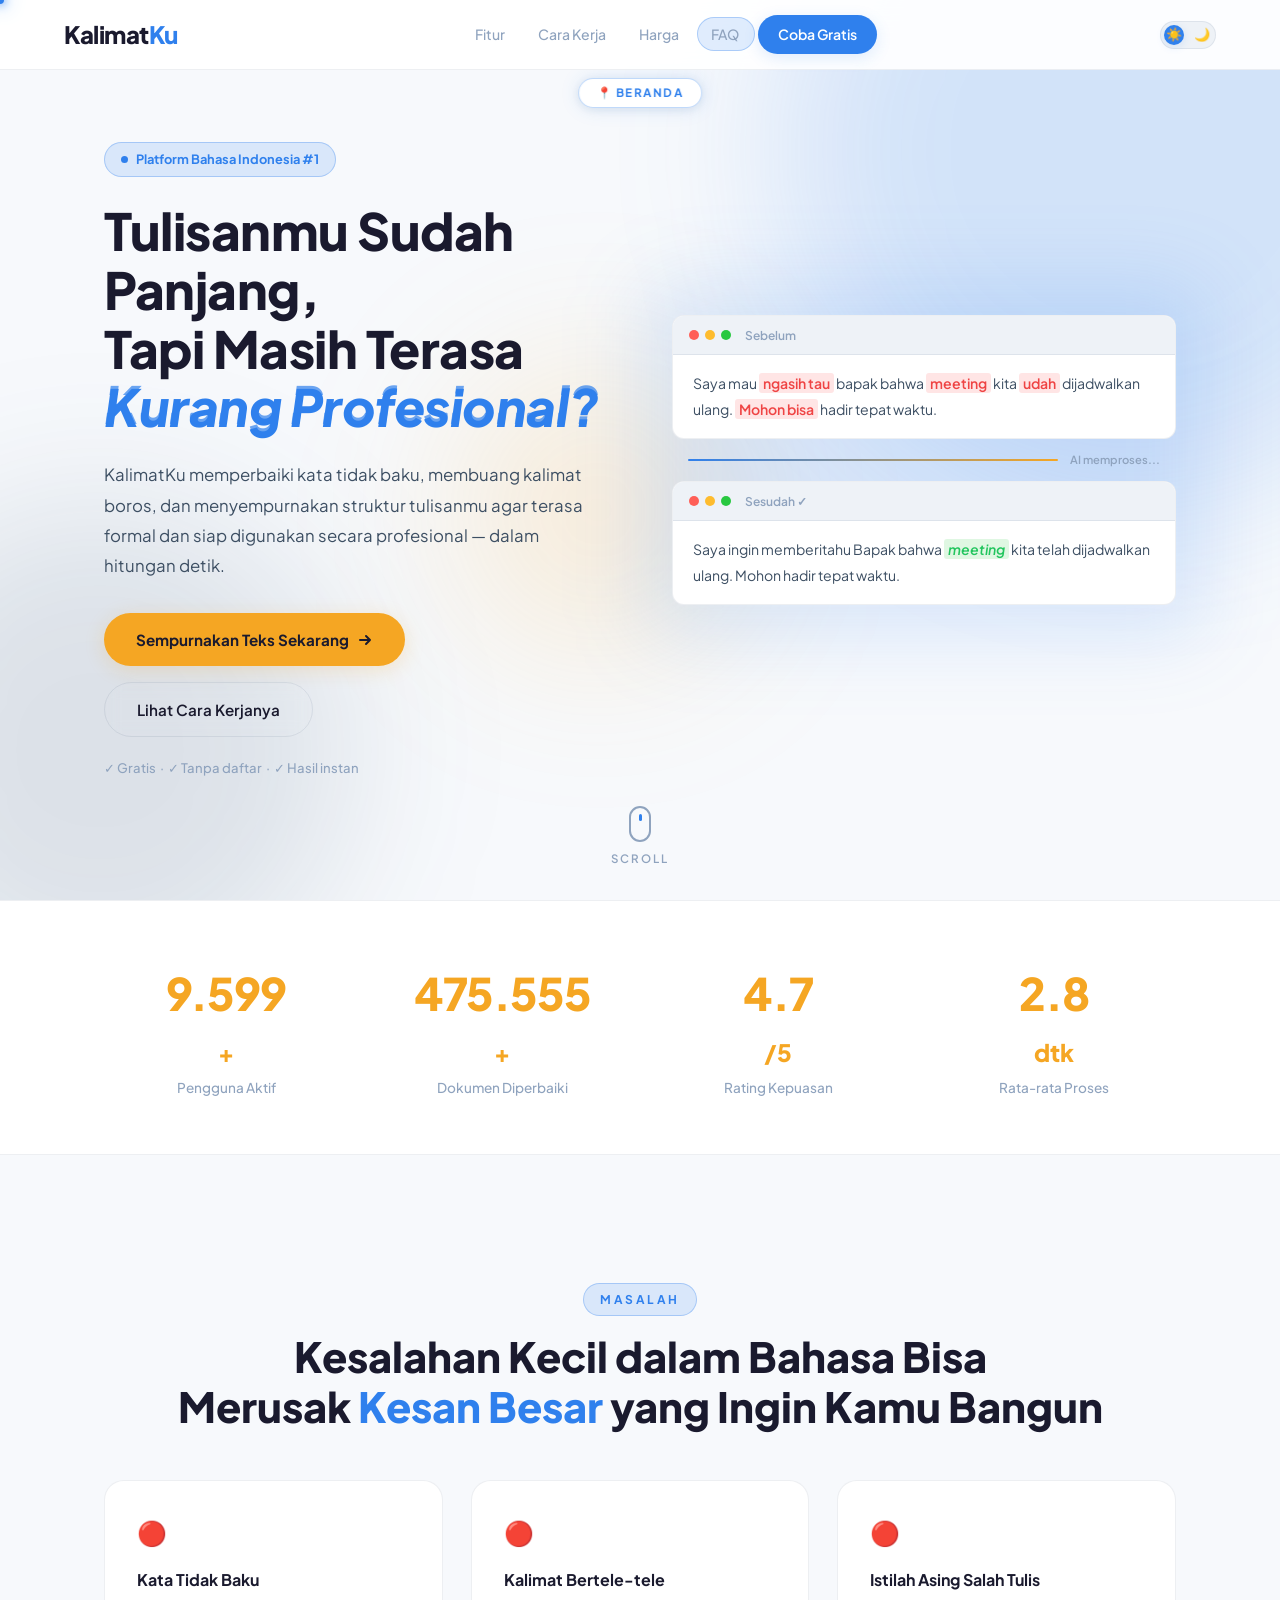
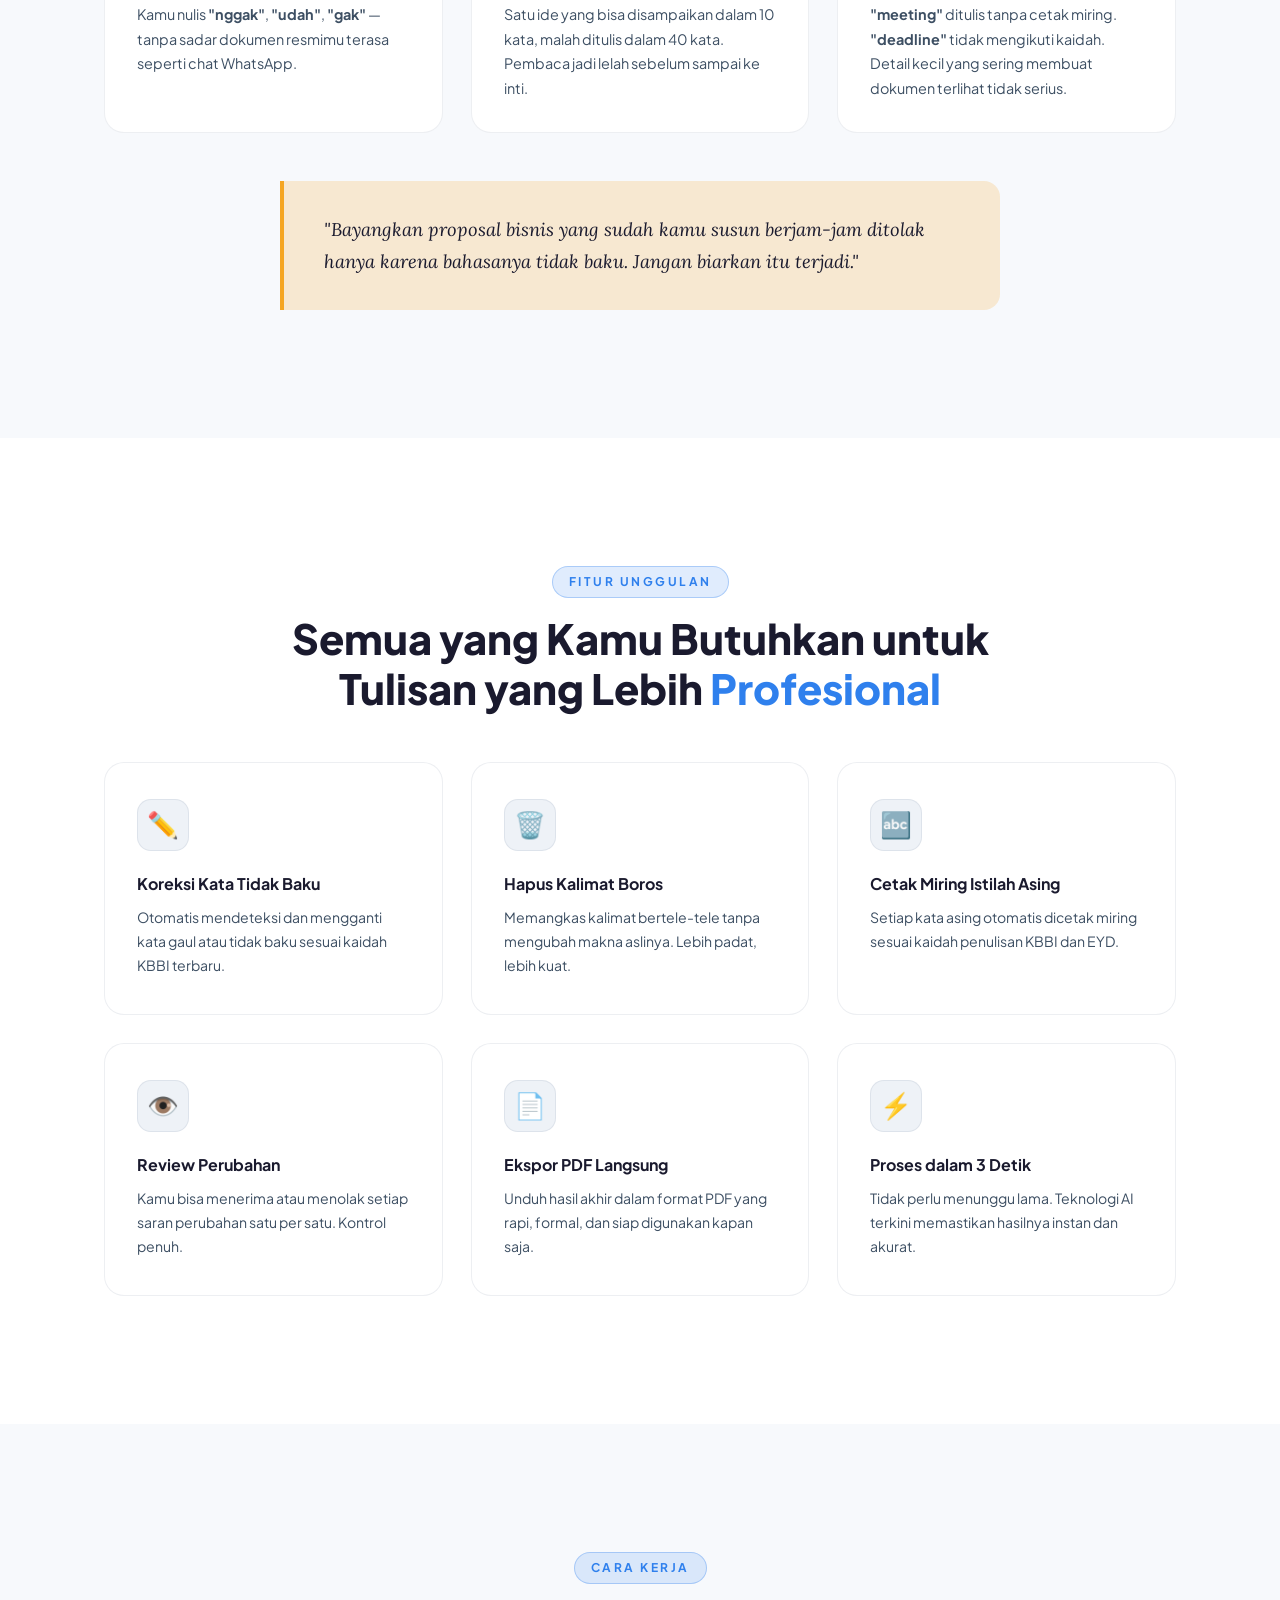
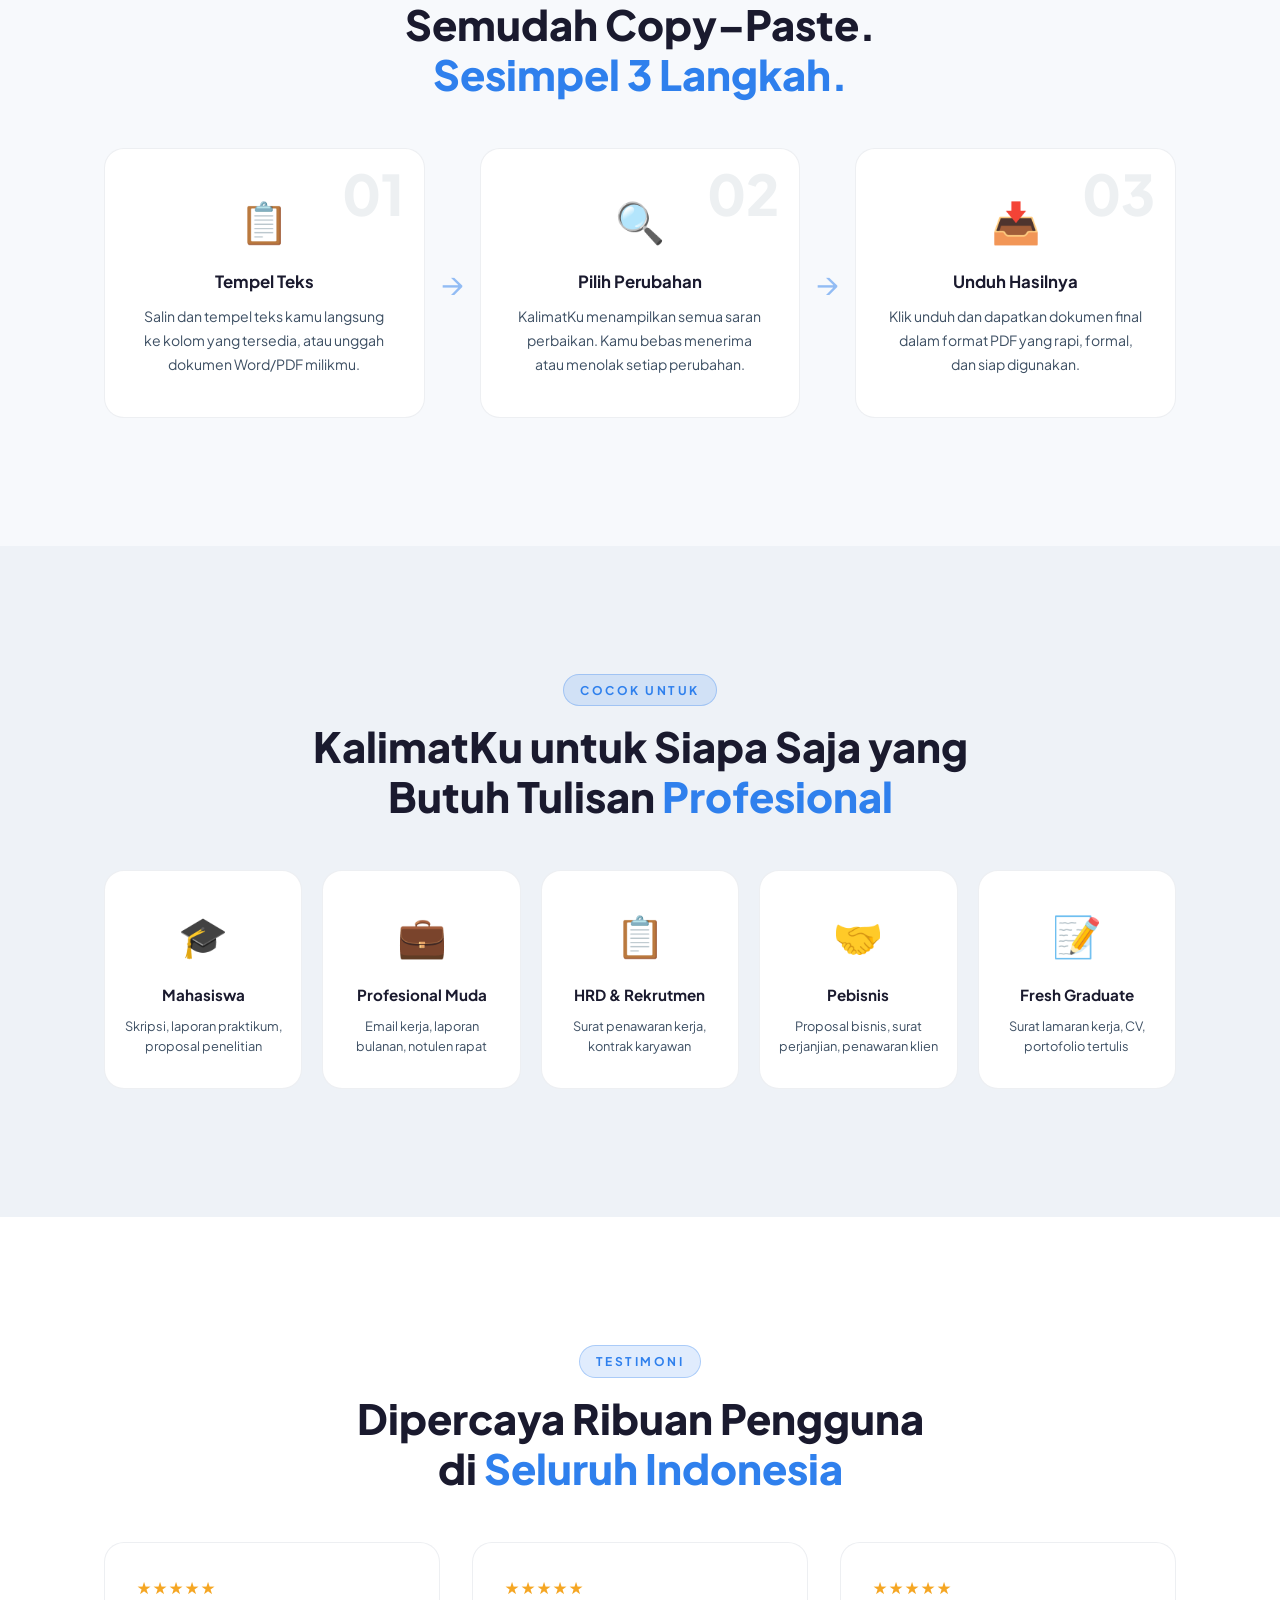
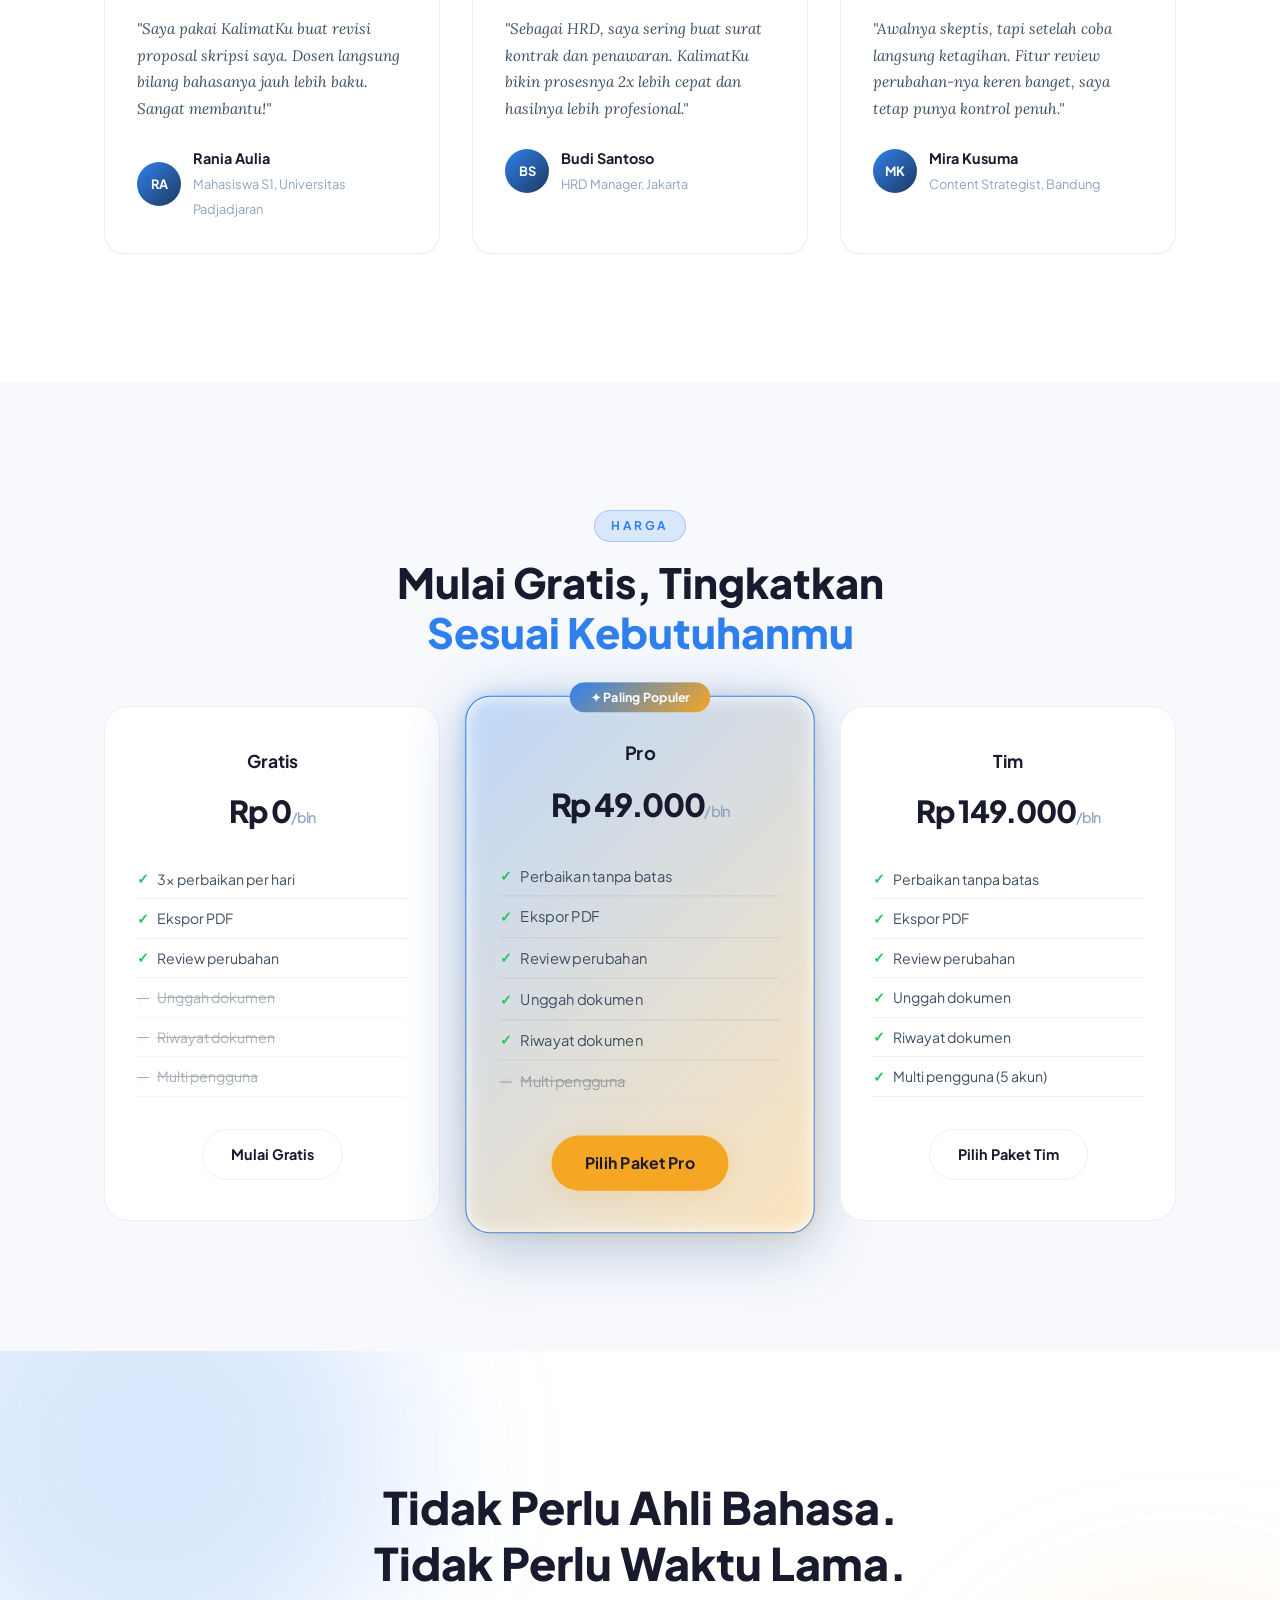
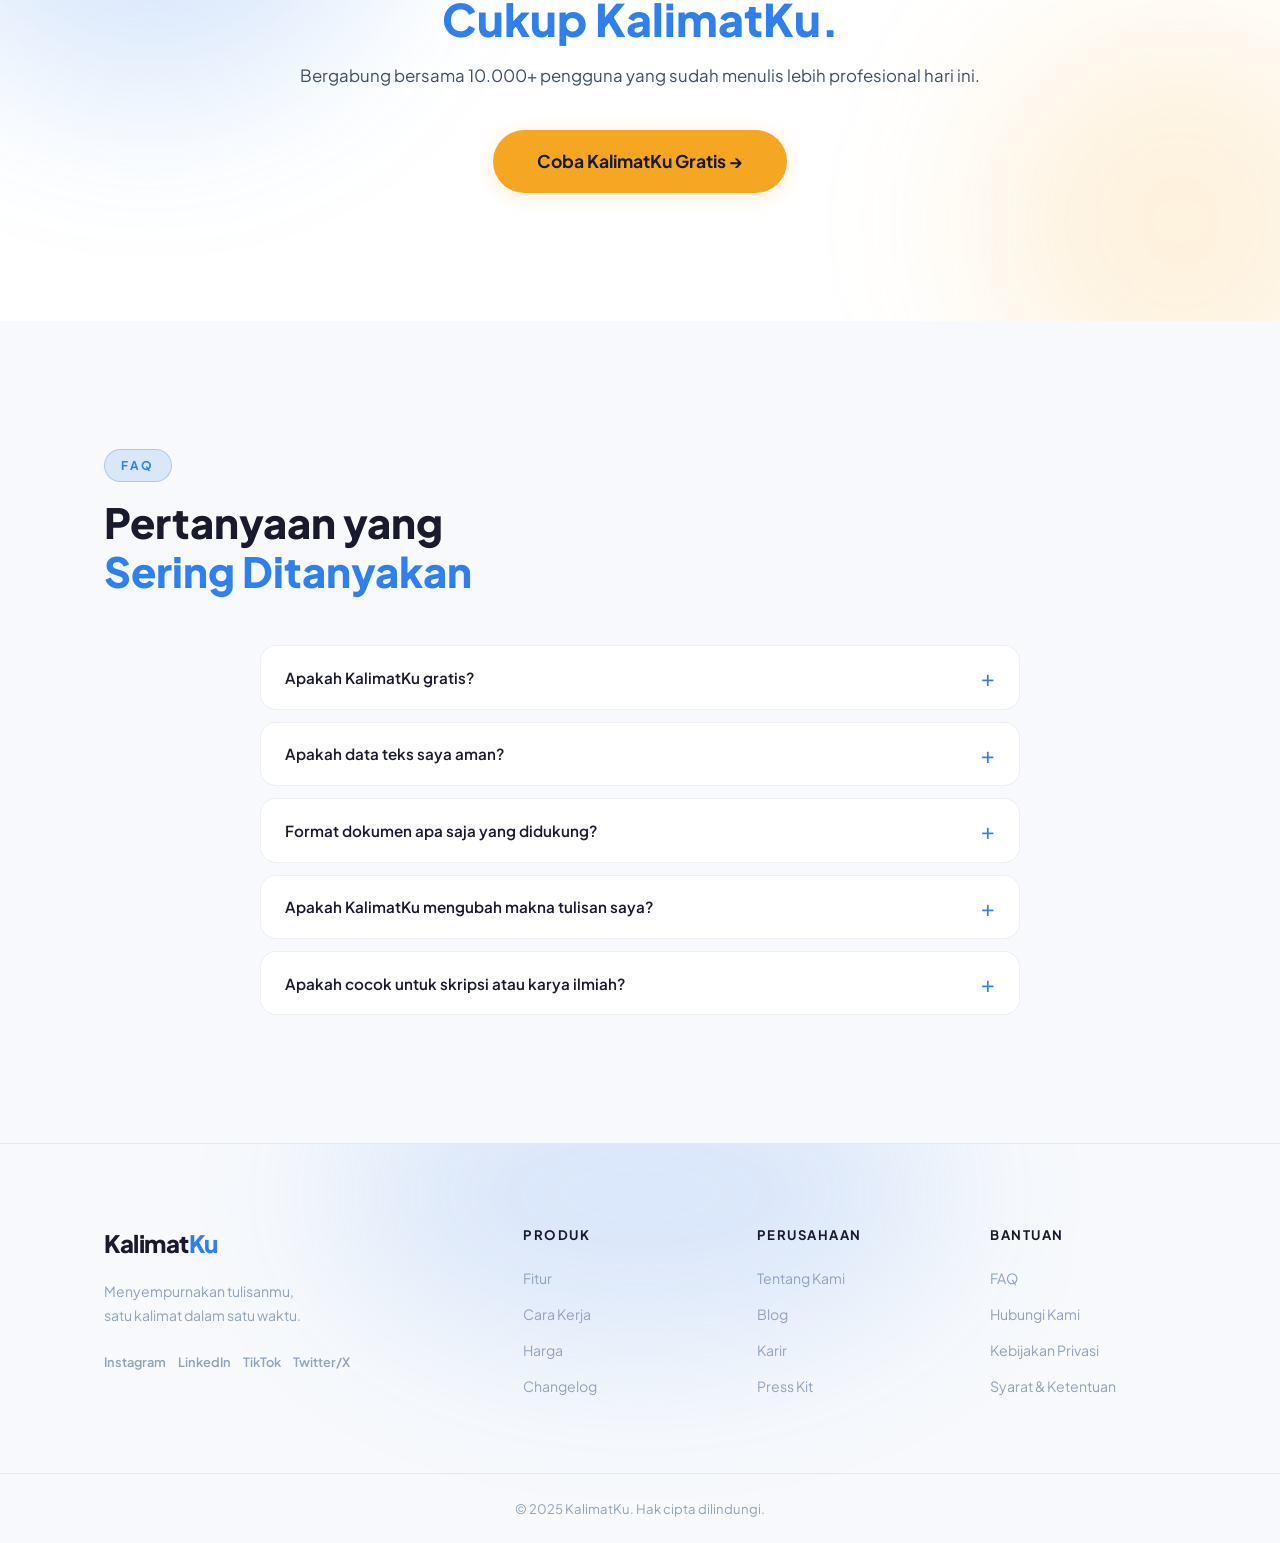
==== commit 1efcf7cb: "Fix html" ====
--- a/index.html
+++ b/index.html
@@ -118,7 +118,7 @@
         <span class="stat-label">Dokumen Diperbaiki</span>
       </div>
       <div class="stat-item animate-up delay-2">
-        <span class="stat-number" data-target="49">0</span><span class="stat-suffix">/5</span>
+        <span class="stat-number" data-target="4.9">0</span><span class="stat-suffix">/5</span>
         <span class="stat-label">Rating Kepuasan</span>
       </div>
       <div class="stat-item animate-up delay-3">
--- a/style.css
+++ b/style.css
@@ -9,7 +9,7 @@
     box-sizing: border-box;
 }
 
-/* ── LIGHT THEME (default) ── */
+/* ── LIGHT THEME ── */
 :root,
 [data-theme="light"] {
     --bg-primary: #FFFFFF;
@@ -89,6 +89,7 @@
     color: var(--text-primary);
     background: var(--bg-primary);
     overflow-x: hidden;
+    max-width: 100vw;
     line-height: 1.6;
     transition: background 0.4s ease, color 0.4s ease;
 }
@@ -108,7 +109,7 @@
 }
 
 /* ══════════════════════════════════════
-   CUSTOM CURSOR — dot only
+   CUSTOM CURSOR
 ══════════════════════════════════════ */
 .cursor-dot {
     width: 8px;
@@ -123,11 +124,33 @@
     transition: transform 0.08s ease;
 }
 
-/* Ring dihapus total */
 .cursor-ring {
     display: none !important;
 }
 
+/* ══════════════════════════════════════
+   SPARKLE TRAIL
+══════════════════════════════════════ */
+.sparkle {
+    position: fixed;
+    pointer-events: none;
+    z-index: 9997;
+    transform: translate(-50%, -50%);
+    will-change: transform, opacity;
+    contain: strict;
+}
+
+@keyframes sparkle-fly {
+    0% {
+        transform: translate(-50%, -50%) translate(0, 0) scale(1);
+        opacity: 1;
+    }
+
+    100% {
+        transform: translate(-50%, -50%) translate(var(--tx), var(--ty)) scale(0);
+        opacity: 0;
+    }
+}
 
 /* ══════════════════════════════════════
    CLICK RIPPLE
@@ -192,7 +215,6 @@
 .section-title em {
     font-style: normal;
     color: var(--blue);
-    position: relative;
 }
 
 /* ── ANIMATIONS ── */
@@ -332,8 +354,107 @@
 }
 
 /* ══════════════════════════════════════
-   NAV PILL (sliding active indicator)
+   NAVBAR
 ══════════════════════════════════════ */
+nav {
+    position: fixed;
+    top: 0;
+    left: 0;
+    right: 0;
+    z-index: 1000;
+    padding: 0 5%;
+    height: 70px;
+    display: flex;
+    align-items: center;
+    justify-content: space-between;
+    background: var(--bg-nav);
+    backdrop-filter: blur(20px);
+    -webkit-backdrop-filter: blur(20px);
+    border-bottom: 1px solid var(--border);
+    transition: box-shadow 0.3s, background 0.4s;
+}
+
+nav.scrolled {
+    box-shadow: var(--shadow-sm);
+}
+
+.nav-logo {
+    font-size: 1.5rem;
+    font-weight: 800;
+    color: var(--text-primary);
+    letter-spacing: -0.5px;
+    text-decoration: none;
+    transition: color 0.3s;
+    position: relative;
+    z-index: 1;
+}
+
+.nav-logo span {
+    color: var(--blue);
+}
+
+/* ── NAV LINKS ── */
+.nav-links {
+    display: flex;
+    align-items: center;
+    gap: 0.25rem;
+    list-style: none;
+    position: relative;
+}
+
+.nav-links li {
+    position: relative;
+    z-index: 1;
+}
+
+.nav-links a {
+    font-size: 0.88rem;
+    font-weight: 500;
+    color: var(--text-muted);
+    text-decoration: none;
+    padding: 0.45rem 0.9rem;
+    border-radius: 50px;
+    display: flex;
+    align-items: center;
+    gap: 0.4rem;
+    transition: color 0.25s;
+    position: relative;
+    white-space: nowrap;
+    z-index: 1;
+}
+
+.nav-links a:hover {
+    color: var(--text-primary);
+}
+
+.nav-links a.active {
+    color: var(--blue);
+    font-weight: 700;
+}
+
+/* Active dot bawah link */
+.nav-links a::after {
+    content: '';
+    position: absolute;
+    bottom: 4px;
+    left: 50%;
+    transform: translateX(-50%) scale(0);
+    width: 4px;
+    height: 4px;
+    border-radius: 50%;
+    background: var(--blue);
+    transition: transform 0.3s cubic-bezier(0.16, 1, 0.3, 1);
+}
+
+.nav-links a.active::after {
+    transform: translateX(-50%) scale(1);
+}
+
+.nav-cta::after {
+    display: none !important;
+}
+
+/* ── SLIDING PILL ── */
 #navPill {
     position: absolute;
     height: 34px;
@@ -350,9 +471,24 @@
         opacity 0.3s ease;
 }
 
-/* ══════════════════════════════════════
-   SECTION TOAST
-══════════════════════════════════════ */
+/* ── CTA BUTTON ── */
+.nav-cta {
+    background: var(--blue) !important;
+    color: #fff !important;
+    padding: 0.5rem 1.25rem !important;
+    border-radius: 50px;
+    font-weight: 600 !important;
+    transition: all 0.25s !important;
+    box-shadow: 0 4px 15px var(--blue-glow);
+}
+
+.nav-cta:hover {
+    background: var(--blue-light) !important;
+    transform: translateY(-1px);
+    box-shadow: 0 6px 20px var(--blue-glow) !important;
+}
+
+/* ── SECTION TOAST ── */
 #sectionToast {
     position: fixed;
     top: 78px;
@@ -381,240 +517,6 @@
     transform: translateX(-50%) translateY(0);
 }
 
-/* ══════════════════════════════════════
-   NAV LINK ACTIVE STATE
-══════════════════════════════════════ */
-.nav-links {
-    position: relative;
-    /* penting untuk pill positioning */
-}
-
-.nav-links a {
-    position: relative;
-    z-index: 1;
-    border-radius: 50px;
-    padding: 0.45rem 0.9rem;
-    transition: color 0.25s;
-}
-
-.nav-links a.active {
-    color: var(--blue);
-    font-weight: 700;
-}
-
-/* Dot kecil di bawah link aktif */
-.nav-links a::after {
-    content: '';
-    position: absolute;
-    bottom: 2px;
-    left: 50%;
-    transform: translateX(-50%) scale(0);
-    width: 4px;
-    height: 4px;
-    border-radius: 50%;
-    background: var(--blue);
-    transition: transform 0.3s cubic-bezier(0.16, 1, 0.3, 1);
-}
-
-.nav-links a.active::after {
-    transform: translateX(-50%) scale(1);
-}
-
-/* Jangan tampilkan dot di CTA button */
-.nav-cta::after {
-    display: none !important;
-}
-
-@media (max-width: 768px) {
-    #navPill {
-        display: none;
-    }
-
-    #sectionToast {
-        display: none;
-    }
-
-    .nav-links a.active {
-        background: var(--blue-glow);
-        border: 1px solid var(--border-hover);
-    }
-}
-
-/* ══════════════════════════════════════
-   NAVBAR
-══════════════════════════════════════ */
-nav {
-    position: fixed;
-    top: 0;
-    left: 0;
-    right: 0;
-    z-index: 1000;
-    padding: 0 5%;
-    height: 70px;
-    display: flex;
-    align-items: center;
-    justify-content: space-between;
-    background: var(--bg-nav);
-    backdrop-filter: blur(20px);
-    -webkit-backdrop-filter: blur(20px);
-    border-bottom: 1px solid var(--border);
-    transition: box-shadow 0.3s, background 0.4s;
-}
-
-nav.scrolled {
-    box-shadow: var(--shadow-sm);
-}
-
-.nav-logo {
-    font-size: 1.5rem;
-    font-weight: 800;
-    color: var(--text-primary);
-    letter-spacing: -0.5px;
-    text-decoration: none;
-    transition: color 0.3s;
-    position: relative;
-    z-index: 1;
-}
-
-.nav-logo span {
-    color: var(--blue);
-}
-
-/* ── NAV LINKS WRAPPER (relative untuk slider pill) ── */
-.nav-links {
-    display: flex;
-    align-items: center;
-    gap: 0.25rem;
-    list-style: none;
-    position: relative;
-}
-
-/* Sliding pill background */
-.nav-links::before {
-    content: '';
-    position: absolute;
-    height: 34px;
-    border-radius: 50px;
-    background: var(--blue-glow);
-    border: 1px solid var(--border-hover);
-    transition: left 0.4s cubic-bezier(0.16, 1, 0.3, 1),
-        width 0.4s cubic-bezier(0.16, 1, 0.3, 1),
-        opacity 0.3s;
-    pointer-events: none;
-    opacity: 0;
-    top: 50%;
-    transform: translateY(-50%);
-    left: 0;
-    width: 0;
-    z-index: 0;
-}
-
-.nav-links.pill-ready::before {
-    opacity: 1;
-}
-
-.nav-links li {
-    position: relative;
-    z-index: 1;
-}
-
-.nav-links a {
-    font-size: 0.88rem;
-    font-weight: 500;
-    color: var(--text-muted);
-    text-decoration: none;
-    padding: 0.45rem 0.9rem;
-    border-radius: 50px;
-    display: flex;
-    align-items: center;
-    gap: 0.4rem;
-    transition: color 0.25s;
-    position: relative;
-    white-space: nowrap;
-}
-
-/* Active dot indicator */
-.nav-links a::after {
-    content: '';
-    position: absolute;
-    bottom: 4px;
-    left: 50%;
-    transform: translateX(-50%) scale(0);
-    width: 4px;
-    height: 4px;
-    border-radius: 50%;
-    background: var(--blue);
-    transition: transform 0.3s cubic-bezier(0.16, 1, 0.3, 1);
-}
-
-.nav-links a.active {
-    color: var(--blue);
-    font-weight: 700;
-}
-
-.nav-links a.active::after {
-    transform: translateX(-50%) scale(1);
-}
-
-.nav-links a:hover {
-    color: var(--text-primary);
-}
-
-/* Section name badge saat hover */
-.nav-links a .nav-section-hint {
-    display: none;
-}
-
-/* CTA button */
-.nav-cta {
-    background: var(--blue) !important;
-    color: #fff !important;
-    padding: 0.5rem 1.25rem !important;
-    border-radius: 50px;
-    font-weight: 600 !important;
-    transition: all 0.25s !important;
-    box-shadow: 0 4px 15px var(--blue-glow);
-}
-
-.nav-cta:hover {
-    background: var(--blue-light) !important;
-    transform: translateY(-1px);
-    box-shadow: 0 6px 20px var(--blue-glow) !important;
-}
-
-.nav-cta::after {
-    display: none !important;
-}
-
-/* ── SECTION LABEL TOAST (nama section aktif) ── */
-#sectionToast {
-    position: fixed;
-    top: 78px;
-    left: 50%;
-    transform: translateX(-50%) translateY(-8px);
-    background: var(--bg-card);
-    border: 1px solid var(--border-hover);
-    border-radius: 50px;
-    padding: 0.3rem 1rem;
-    font-size: 0.75rem;
-    font-weight: 700;
-    color: var(--blue);
-    letter-spacing: 1.5px;
-    text-transform: uppercase;
-    opacity: 0;
-    pointer-events: none;
-    z-index: 999;
-    transition: opacity 0.35s ease, transform 0.35s cubic-bezier(0.16, 1, 0.3, 1);
-    backdrop-filter: blur(12px);
-    box-shadow: var(--shadow-sm), 0 0 20px var(--blue-glow);
-    white-space: nowrap;
-}
-
-#sectionToast.visible {
-    opacity: 1;
-    transform: translateX(-50%) translateY(0);
-}
-
 /* ── NAV RIGHT ── */
 .nav-right {
     display: flex;
@@ -622,7 +524,6 @@
     gap: 1rem;
 }
 
-/* THEME TOGGLE */
 .theme-toggle {
     width: 56px;
     height: 28px;
@@ -690,7 +591,1255 @@
     transform: translateY(-7px) rotate(-45deg);
 }
 
-/* ── MOBILE NAV ── */
+/* ══════════════════════════════════════
+   HERO
+══════════════════════════════════════ */
+.hero {
+    min-height: 100vh;
+    display: flex;
+    flex-direction: column;
+    justify-content: center;
+    padding: 100px 0 80px;
+    background: var(--bg-secondary);
+    position: relative;
+    overflow: hidden;
+}
+
+.hero-bg {
+    position: absolute;
+    inset: 0;
+    pointer-events: none;
+}
+
+.parallax-layer {
+    position: absolute;
+    inset: 0;
+}
+
+.orb {
+    position: absolute;
+    border-radius: 50%;
+    filter: blur(80px);
+}
+
+.orb-1 {
+    width: 700px;
+    height: 700px;
+    background: var(--orb-1);
+    top: -200px;
+    right: -200px;
+    animation: orbFloat 10s ease-in-out infinite;
+}
+
+.orb-2 {
+    width: 500px;
+    height: 500px;
+    background: var(--orb-2);
+    bottom: -100px;
+    left: -150px;
+    animation: orbFloat 13s ease-in-out infinite reverse;
+}
+
+.orb-3 {
+    width: 300px;
+    height: 300px;
+    background: var(--orb-3);
+    top: 40%;
+    left: 35%;
+    animation: orbFloat 8s ease-in-out infinite;
+}
+
+@keyframes orbFloat {
+
+    0%,
+    100% {
+        transform: translate(0, 0) scale(1);
+    }
+
+    33% {
+        transform: translate(30px, -30px) scale(1.05);
+    }
+
+    66% {
+        transform: translate(-20px, 20px) scale(0.97);
+    }
+}
+
+.hero-content {
+    display: grid;
+    grid-template-columns: 1fr 1fr;
+    gap: 4rem;
+    align-items: center;
+}
+
+.hero-badge {
+    display: inline-flex;
+    align-items: center;
+    gap: 0.5rem;
+    font-size: 0.8rem;
+    font-weight: 700;
+    color: var(--blue);
+    background: var(--blue-glow);
+    padding: 0.4rem 1rem;
+    border-radius: 50px;
+    margin-bottom: 1.5rem;
+    border: 1px solid var(--border-hover);
+}
+
+.badge-dot {
+    width: 7px;
+    height: 7px;
+    background: var(--blue);
+    border-radius: 50%;
+    animation: pulse 2s ease-in-out infinite;
+}
+
+@keyframes pulse {
+
+    0%,
+    100% {
+        transform: scale(1);
+        opacity: 1;
+    }
+
+    50% {
+        transform: scale(1.5);
+        opacity: 0.5;
+    }
+}
+
+.hero-text h1 {
+    font-size: clamp(2rem, 4vw, 3.2rem);
+    font-weight: 800;
+    line-height: 1.15;
+    color: var(--text-primary);
+    margin-bottom: 1.5rem;
+    letter-spacing: -0.5px;
+}
+
+.glitch {
+    position: relative;
+    color: var(--blue);
+}
+
+.glitch::before,
+.glitch::after {
+    content: attr(data-text);
+    position: absolute;
+    left: 0;
+    top: 0;
+    color: var(--blue);
+}
+
+.glitch::before {
+    animation: glitch1 4s infinite;
+    clip-path: polygon(0 0, 100% 0, 100% 35%, 0 35%);
+    opacity: 0.7;
+}
+
+.glitch::after {
+    animation: glitch2 4s infinite;
+    clip-path: polygon(0 65%, 100% 65%, 100% 100%, 0 100%);
+    opacity: 0.7;
+}
+
+@keyframes glitch1 {
+
+    0%,
+    90%,
+    100% {
+        transform: translate(0);
+    }
+
+    92% {
+        transform: translate(-3px, 1px);
+        color: #FF6B6B;
+    }
+
+    94% {
+        transform: translate(3px, -1px);
+        color: var(--blue);
+    }
+
+    96% {
+        transform: translate(-2px, 0);
+    }
+}
+
+@keyframes glitch2 {
+
+    0%,
+    90%,
+    100% {
+        transform: translate(0);
+    }
+
+    92% {
+        transform: translate(3px, -1px);
+        color: var(--gold);
+    }
+
+    94% {
+        transform: translate(-3px, 1px);
+        color: var(--blue);
+    }
+
+    96% {
+        transform: translate(2px, 0);
+    }
+}
+
+.hero-sub {
+    font-size: 1.05rem;
+    color: var(--text-body);
+    margin-bottom: 2rem;
+    line-height: 1.8;
+    max-width: 500px;
+}
+
+.hero-actions {
+    display: flex;
+    gap: 1rem;
+    flex-wrap: wrap;
+    margin-bottom: 1.25rem;
+}
+
+.hero-note {
+    font-size: 0.82rem;
+    color: var(--text-muted);
+    font-weight: 500;
+}
+
+.hero-mockup {
+    position: relative;
+}
+
+.mockup-wrapper {
+    position: relative;
+    display: flex;
+    flex-direction: column;
+    gap: 0.75rem;
+}
+
+.mockup-glow {
+    position: absolute;
+    inset: -30px;
+    background: var(--blue-glow);
+    border-radius: 30px;
+    filter: blur(40px);
+    z-index: 0;
+}
+
+.mockup-card {
+    background: var(--bg-card);
+    border: 1px solid var(--border);
+    border-radius: 12px;
+    overflow: hidden;
+    position: relative;
+    z-index: 1;
+    transition: transform 0.3s, box-shadow 0.3s;
+}
+
+.mockup-card:hover {
+    transform: translateY(-3px);
+    box-shadow: var(--shadow-md);
+}
+
+.mockup-header {
+    display: flex;
+    align-items: center;
+    gap: 6px;
+    padding: 0.6rem 1rem;
+    background: var(--bg-tertiary);
+    border-bottom: 1px solid var(--border);
+}
+
+.dot {
+    width: 10px;
+    height: 10px;
+    border-radius: 50%;
+}
+
+.dot.red {
+    background: #FF5F57;
+}
+
+.dot.yellow {
+    background: #FEBC2E;
+}
+
+.dot.green {
+    background: #28C840;
+}
+
+.mockup-title {
+    font-size: 0.75rem;
+    font-weight: 600;
+    color: var(--text-muted);
+    margin-left: 0.5rem;
+}
+
+.mockup-body {
+    padding: 1rem 1.25rem;
+}
+
+.mockup-body p {
+    font-size: 0.88rem;
+    color: var(--text-body);
+    line-height: 1.8;
+}
+
+mark.bad {
+    background: rgba(255, 80, 80, 0.15);
+    color: #EF4444;
+    border-radius: 3px;
+    padding: 1px 4px;
+    font-weight: 600;
+}
+
+mark.good {
+    background: rgba(40, 200, 64, 0.15);
+    color: #22C55E;
+    border-radius: 3px;
+    padding: 1px 4px;
+    font-weight: 600;
+}
+
+.mockup-arrow {
+    display: flex;
+    align-items: center;
+    gap: 0.75rem;
+    padding: 0 1rem;
+    position: relative;
+    z-index: 1;
+}
+
+.arrow-line {
+    flex: 1;
+    height: 2px;
+    background: linear-gradient(90deg, var(--blue), var(--gold));
+    border-radius: 2px;
+    position: relative;
+    overflow: hidden;
+}
+
+.arrow-line::after {
+    content: '';
+    position: absolute;
+    top: 0;
+    left: -100%;
+    width: 100%;
+    height: 100%;
+    background: linear-gradient(90deg, transparent, rgba(255, 255, 255, 0.8), transparent);
+    animation: shimmer 2s infinite;
+}
+
+@keyframes shimmer {
+    0% {
+        left: -100%;
+    }
+
+    100% {
+        left: 100%;
+    }
+}
+
+.mockup-arrow span {
+    font-size: 0.7rem;
+    font-weight: 600;
+    color: var(--text-muted);
+    white-space: nowrap;
+}
+
+.hero-scroll-hint {
+    position: absolute;
+    bottom: 2rem;
+    left: 50%;
+    transform: translateX(-50%);
+    display: flex;
+    flex-direction: column;
+    align-items: center;
+    gap: 0.5rem;
+    z-index: 2;
+}
+
+.hero-scroll-hint span {
+    font-size: 0.72rem;
+    color: var(--text-muted);
+    font-weight: 600;
+    letter-spacing: 2px;
+    text-transform: uppercase;
+}
+
+.mouse-icon {
+    width: 22px;
+    height: 36px;
+    border: 2px solid var(--text-muted);
+    border-radius: 11px;
+    display: flex;
+    justify-content: center;
+    padding-top: 6px;
+}
+
+.mouse-wheel {
+    width: 3px;
+    height: 7px;
+    background: var(--blue);
+    border-radius: 2px;
+    animation: mouseScroll 1.8s ease-in-out infinite;
+}
+
+@keyframes mouseScroll {
+    0% {
+        transform: translateY(0);
+        opacity: 1;
+    }
+
+    100% {
+        transform: translateY(10px);
+        opacity: 0;
+    }
+}
+
+/* ══════════════════════════════════════
+   STATS
+══════════════════════════════════════ */
+.stats {
+    background: var(--bg-primary);
+    border-top: 1px solid var(--border);
+    border-bottom: 1px solid var(--border);
+    padding: 3.5rem 0;
+    position: relative;
+    z-index: 1;
+}
+
+.stats-grid {
+    display: grid;
+    grid-template-columns: repeat(4, 1fr);
+    gap: 2rem;
+    text-align: center;
+}
+
+.stat-item {
+    display: flex;
+    flex-direction: column;
+    align-items: center;
+    gap: 0.3rem;
+}
+
+.stat-number {
+    font-size: clamp(2rem, 3.5vw, 2.8rem);
+    font-weight: 800;
+    color: var(--gold);
+    letter-spacing: -1px;
+}
+
+.stat-suffix {
+    font-size: 1.5rem;
+    font-weight: 800;
+    color: var(--gold);
+}
+
+.stat-label {
+    font-size: 0.85rem;
+    color: var(--text-muted);
+    font-weight: 500;
+}
+
+/* ══════════════════════════════════════
+   PAIN POINT
+══════════════════════════════════════ */
+.pain {
+    padding: 8rem 0;
+    background: var(--bg-secondary);
+    text-align: center;
+    position: relative;
+    overflow: hidden;
+}
+
+.parallax-bg {
+    position: absolute;
+    inset: 0;
+    pointer-events: none;
+}
+
+.pain-grid {
+    display: grid;
+    grid-template-columns: repeat(3, 1fr);
+    gap: 1.75rem;
+    margin-bottom: 3rem;
+}
+
+.pain-card {
+    background: var(--bg-card);
+    border: 1px solid var(--border);
+    border-radius: 20px;
+    padding: 2rem;
+    text-align: left;
+    transition: transform 0.4s cubic-bezier(0.16, 1, 0.3, 1), box-shadow 0.4s, border-color 0.3s;
+    position: relative;
+    overflow: hidden;
+    cursor: default;
+    transform-style: preserve-3d;
+}
+
+.pain-card:hover {
+    border-color: var(--border-hover);
+    box-shadow: var(--shadow-md), 0 0 30px var(--blue-glow);
+}
+
+.card-glow {
+    position: absolute;
+    width: 150px;
+    height: 150px;
+    background: var(--blue-glow);
+    border-radius: 50%;
+    filter: blur(40px);
+    top: -50px;
+    right: -50px;
+    opacity: 0;
+    transition: opacity 0.4s;
+    pointer-events: none;
+}
+
+.pain-card:hover .card-glow {
+    opacity: 1;
+}
+
+.pain-icon {
+    font-size: 1.5rem;
+    margin-bottom: 1rem;
+}
+
+.pain-card h3 {
+    font-size: 1rem;
+    font-weight: 700;
+    color: var(--text-primary);
+    margin-bottom: 0.6rem;
+}
+
+.pain-card p {
+    font-size: 0.9rem;
+    color: var(--text-body);
+    line-height: 1.7;
+}
+
+.pain-quote {
+    max-width: 720px;
+    margin: 0 auto;
+}
+
+.pain-quote blockquote {
+    font-family: 'Lora', serif;
+    font-size: 1.15rem;
+    font-style: italic;
+    color: var(--text-primary);
+    line-height: 1.75;
+    padding: 2rem 2.5rem;
+    border-left: 4px solid var(--gold);
+    background: var(--gold-glow);
+    border-radius: 0 16px 16px 0;
+    text-align: left;
+}
+
+/* ══════════════════════════════════════
+   FEATURES
+══════════════════════════════════════ */
+.features {
+    padding: 8rem 0;
+    background: var(--bg-primary);
+    text-align: center;
+}
+
+.features-grid {
+    display: grid;
+    grid-template-columns: repeat(3, 1fr);
+    gap: 1.75rem;
+}
+
+.feature-card {
+    background: var(--bg-card);
+    border: 1px solid var(--border);
+    border-radius: 20px;
+    padding: 2.25rem 2rem;
+    text-align: left;
+    position: relative;
+    overflow: hidden;
+    transition: transform 0.4s cubic-bezier(0.16, 1, 0.3, 1), box-shadow 0.4s, border-color 0.3s;
+    cursor: default;
+    transform-style: preserve-3d;
+}
+
+.feature-card:hover {
+    border-color: var(--border-hover);
+    box-shadow: var(--shadow-md), 0 0 40px var(--blue-glow);
+}
+
+.feature-card:hover .card-glow {
+    opacity: 1;
+}
+
+.feature-icon-wrap {
+    width: 52px;
+    height: 52px;
+    background: var(--bg-tertiary);
+    border-radius: 14px;
+    display: flex;
+    align-items: center;
+    justify-content: center;
+    font-size: 1.6rem;
+    margin-bottom: 1.25rem;
+    border: 1px solid var(--border);
+    transition: background 0.3s, transform 0.3s;
+}
+
+.feature-card:hover .feature-icon-wrap {
+    background: var(--blue-glow);
+    transform: scale(1.08) rotate(-3deg);
+    border-color: var(--border-hover);
+}
+
+.feature-card h3 {
+    font-size: 1rem;
+    font-weight: 700;
+    color: var(--text-primary);
+    margin-bottom: 0.6rem;
+}
+
+.feature-card p {
+    font-size: 0.88rem;
+    color: var(--text-body);
+    line-height: 1.7;
+}
+
+.feature-line {
+    position: absolute;
+    bottom: 0;
+    left: 0;
+    right: 0;
+    height: 2px;
+    background: linear-gradient(90deg, var(--blue), var(--gold));
+    transform: scaleX(0);
+    transform-origin: left;
+    transition: transform 0.4s cubic-bezier(0.16, 1, 0.3, 1);
+}
+
+.feature-card:hover .feature-line {
+    transform: scaleX(1);
+}
+
+/* ══════════════════════════════════════
+   HOW IT WORKS
+══════════════════════════════════════ */
+.how-it-works {
+    padding: 8rem 0;
+    background: var(--bg-secondary);
+    text-align: center;
+    position: relative;
+    overflow: hidden;
+}
+
+.steps-grid {
+    display: grid;
+    grid-template-columns: 1fr auto 1fr auto 1fr;
+    gap: 1rem;
+    align-items: center;
+}
+
+.step-card {
+    background: var(--bg-card);
+    border: 1px solid var(--border);
+    border-radius: 20px;
+    padding: 2.5rem 2rem;
+    position: relative;
+    transition: transform 0.4s cubic-bezier(0.16, 1, 0.3, 1), box-shadow 0.4s, border-color 0.3s;
+}
+
+.step-card:hover {
+    transform: translateY(-8px);
+    box-shadow: var(--shadow-lg), 0 0 40px var(--blue-glow);
+    border-color: var(--border-hover);
+}
+
+.step-number {
+    font-size: 3.5rem;
+    font-weight: 800;
+    color: var(--border);
+    line-height: 1;
+    position: absolute;
+    top: 1rem;
+    right: 1.25rem;
+    transition: color 0.3s;
+}
+
+.step-card:hover .step-number {
+    color: var(--blue-glow);
+}
+
+.step-icon {
+    font-size: 2.5rem;
+    margin-bottom: 1rem;
+}
+
+.step-card h3 {
+    font-size: 1.05rem;
+    font-weight: 700;
+    color: var(--text-primary);
+    margin-bottom: 0.6rem;
+}
+
+.step-card p {
+    font-size: 0.88rem;
+    color: var(--text-body);
+    line-height: 1.7;
+}
+
+.step-connector {
+    display: flex;
+    flex-direction: column;
+    align-items: center;
+    gap: 0.5rem;
+}
+
+.connector-line {
+    width: 2px;
+    height: 40px;
+    background: linear-gradient(180deg, var(--blue), var(--gold));
+    border-radius: 2px;
+    display: none;
+}
+
+.connector-arrow {
+    font-size: 2rem;
+    color: var(--blue);
+    opacity: 0.5;
+    animation: arrowPulse 2s ease-in-out infinite;
+}
+
+@keyframes arrowPulse {
+
+    0%,
+    100% {
+        transform: translateX(0);
+        opacity: 0.5;
+    }
+
+    50% {
+        transform: translateX(5px);
+        opacity: 1;
+    }
+}
+
+/* ══════════════════════════════════════
+   USE CASE
+══════════════════════════════════════ */
+.usecase {
+    padding: 8rem 0;
+    background: var(--bg-tertiary);
+    text-align: center;
+    position: relative;
+}
+
+.usecase-grid {
+    display: grid;
+    grid-template-columns: repeat(5, 1fr);
+    gap: 1.25rem;
+}
+
+.usecase-card {
+    background: var(--bg-card);
+    border: 1px solid var(--border);
+    border-radius: 20px;
+    padding: 2rem 1rem;
+    transition: transform 0.4s cubic-bezier(0.16, 1, 0.3, 1), box-shadow 0.4s, border-color 0.3s;
+}
+
+.usecase-card:hover {
+    transform: translateY(-8px);
+    box-shadow: var(--shadow-md), 0 0 30px var(--blue-glow);
+    border-color: var(--border-hover);
+}
+
+.usecase-emoji {
+    font-size: 2.5rem;
+    display: block;
+    margin-bottom: 1rem;
+    transition: transform 0.3s;
+}
+
+.usecase-card:hover .usecase-emoji {
+    transform: scale(1.2) rotate(-5deg);
+}
+
+.usecase-card h3 {
+    font-size: 0.95rem;
+    font-weight: 700;
+    color: var(--text-primary);
+    margin-bottom: 0.5rem;
+}
+
+.usecase-card p {
+    font-size: 0.8rem;
+    color: var(--text-body);
+    line-height: 1.6;
+}
+
+/* ══════════════════════════════════════
+   TESTIMONIALS
+══════════════════════════════════════ */
+.testimonials {
+    padding: 8rem 0;
+    background: var(--bg-primary);
+    text-align: center;
+}
+
+.testimonials-grid {
+    display: grid;
+    grid-template-columns: repeat(3, 1fr);
+    gap: 2rem;
+}
+
+.testi-card {
+    background: var(--bg-card);
+    border: 1px solid var(--border);
+    border-radius: 20px;
+    padding: 2rem;
+    text-align: left;
+    position: relative;
+    overflow: hidden;
+    transition: transform 0.4s cubic-bezier(0.16, 1, 0.3, 1), box-shadow 0.4s, border-color 0.3s;
+    transform-style: preserve-3d;
+}
+
+.testi-card:hover {
+    border-color: var(--border-hover);
+    box-shadow: var(--shadow-md), 0 0 30px var(--blue-glow);
+}
+
+.testi-stars {
+    color: var(--gold);
+    font-size: 1rem;
+    letter-spacing: 2px;
+    margin-bottom: 1rem;
+}
+
+.testi-quote {
+    font-family: 'Lora', serif;
+    font-style: italic;
+    font-size: 0.95rem;
+    color: var(--text-body);
+    line-height: 1.75;
+    margin-bottom: 1.5rem;
+}
+
+.testi-author {
+    display: flex;
+    align-items: center;
+    gap: 0.75rem;
+}
+
+.testi-avatar {
+    width: 44px;
+    height: 44px;
+    border-radius: 50%;
+    background: linear-gradient(135deg, var(--blue), var(--navy));
+    color: #fff;
+    font-size: 0.8rem;
+    font-weight: 700;
+    display: flex;
+    align-items: center;
+    justify-content: center;
+    flex-shrink: 0;
+}
+
+.testi-author strong {
+    display: block;
+    font-size: 0.9rem;
+    font-weight: 700;
+    color: var(--text-primary);
+}
+
+.testi-author span {
+    font-size: 0.8rem;
+    color: var(--text-muted);
+}
+
+/* ══════════════════════════════════════
+   PRICING
+══════════════════════════════════════ */
+.pricing {
+    padding: 8rem 0;
+    background: var(--bg-secondary);
+    text-align: center;
+}
+
+.pricing-grid {
+    display: grid;
+    grid-template-columns: repeat(3, 1fr);
+    gap: 2rem;
+    align-items: start;
+}
+
+.pricing-card {
+    background: var(--bg-card);
+    border: 1px solid var(--border);
+    border-radius: 24px;
+    padding: 2.5rem 2rem;
+    position: relative;
+    transition: transform 0.4s cubic-bezier(0.16, 1, 0.3, 1), box-shadow 0.4s, border-color 0.3s;
+}
+
+.pricing-card:hover {
+    transform: translateY(-6px);
+    border-color: var(--border-hover);
+    box-shadow: var(--shadow-md);
+}
+
+.pricing-card.featured {
+    border-color: var(--blue);
+    transform: scale(1.04);
+    box-shadow: var(--shadow-lg), 0 0 60px var(--blue-glow);
+}
+
+.pricing-card.featured:hover {
+    transform: scale(1.04) translateY(-4px);
+}
+
+.pricing-glow {
+    position: absolute;
+    inset: -1px;
+    border-radius: 25px;
+    background: linear-gradient(135deg, var(--blue), var(--gold));
+    z-index: -1;
+    opacity: 0.3;
+    filter: blur(8px);
+}
+
+.pricing-badge {
+    position: absolute;
+    top: -14px;
+    left: 50%;
+    transform: translateX(-50%);
+    background: linear-gradient(135deg, var(--blue), var(--gold));
+    color: #fff;
+    font-size: 0.75rem;
+    font-weight: 700;
+    padding: 0.3rem 1.25rem;
+    border-radius: 50px;
+    white-space: nowrap;
+}
+
+.pricing-name {
+    font-size: 1.1rem;
+    font-weight: 700;
+    color: var(--text-primary);
+    margin-bottom: 0.75rem;
+}
+
+.pricing-price {
+    font-size: 1.9rem;
+    font-weight: 800;
+    color: var(--text-primary);
+    margin-bottom: 1.5rem;
+    letter-spacing: -1px;
+}
+
+.pricing-price span {
+    font-size: 0.9rem;
+    font-weight: 500;
+    color: var(--text-muted);
+}
+
+.pricing-list {
+    list-style: none;
+    margin-bottom: 2rem;
+    text-align: left;
+}
+
+.pricing-list li {
+    font-size: 0.88rem;
+    padding: 0.5rem 0;
+    border-bottom: 1px solid var(--border);
+    color: var(--text-body);
+    display: flex;
+    align-items: center;
+    gap: 0.5rem;
+}
+
+.pricing-list li::before {
+    content: '✓';
+    color: #22C55E;
+    font-weight: 700;
+    font-size: 0.85rem;
+    flex-shrink: 0;
+}
+
+.pricing-list li.no::before {
+    content: '✗';
+    color: var(--border);
+}
+
+.pricing-list li.no {
+    opacity: 0.45;
+    text-decoration: line-through;
+}
+
+/* ══════════════════════════════════════
+   CTA FINAL
+══════════════════════════════════════ */
+.cta-final {
+    padding: 8rem 0;
+    background: var(--bg-primary);
+    text-align: center;
+    position: relative;
+    overflow: hidden;
+}
+
+.cta-orb {
+    position: absolute;
+    border-radius: 50%;
+    filter: blur(80px);
+    pointer-events: none;
+}
+
+.cta-orb-1 {
+    width: 500px;
+    height: 500px;
+    background: var(--orb-1);
+    top: -150px;
+    left: -100px;
+    animation: orbFloat 12s ease-in-out infinite;
+}
+
+.cta-orb-2 {
+    width: 400px;
+    height: 400px;
+    background: var(--orb-3);
+    bottom: -100px;
+    right: -100px;
+    animation: orbFloat 9s ease-in-out infinite reverse;
+}
+
+.cta-box h2 {
+    font-size: clamp(1.8rem, 3.5vw, 2.8rem);
+    font-weight: 800;
+    color: var(--text-primary);
+    line-height: 1.25;
+    margin-bottom: 1rem;
+}
+
+.cta-box h2 em {
+    font-style: normal;
+    color: var(--blue);
+}
+
+.cta-box p {
+    font-size: 1.05rem;
+    color: var(--text-body);
+    margin-bottom: 2.5rem;
+}
+
+/* ══════════════════════════════════════
+   FAQ
+══════════════════════════════════════ */
+.faq {
+    padding: 8rem 0;
+    background: var(--bg-secondary);
+}
+
+.faq-list {
+    max-width: 760px;
+    margin: 0 auto;
+    display: flex;
+    flex-direction: column;
+    gap: 0.75rem;
+}
+
+.faq-item {
+    background: var(--bg-card);
+    border: 1px solid var(--border);
+    border-radius: 16px;
+    overflow: hidden;
+    transition: border-color 0.3s, box-shadow 0.3s;
+}
+
+.faq-item:hover {
+    border-color: var(--border-hover);
+}
+
+.faq-item.open {
+    border-color: var(--blue);
+    box-shadow: 0 0 20px var(--blue-glow);
+}
+
+.faq-question {
+    width: 100%;
+    background: none;
+    border: none;
+    padding: 1.25rem 1.5rem;
+    display: flex;
+    justify-content: space-between;
+    align-items: center;
+    font-family: inherit;
+    font-size: 0.95rem;
+    font-weight: 600;
+    color: var(--text-primary);
+    cursor: pointer;
+    text-align: left;
+    gap: 1rem;
+    transition: color 0.2s;
+}
+
+.faq-question:hover {
+    color: var(--blue);
+}
+
+.faq-icon {
+    font-size: 1.4rem;
+    font-weight: 400;
+    color: var(--blue);
+    line-height: 1;
+    transition: transform 0.4s cubic-bezier(0.16, 1, 0.3, 1);
+    flex-shrink: 0;
+}
+
+.faq-item.open .faq-icon {
+    transform: rotate(45deg);
+}
+
+.faq-answer {
+    max-height: 0;
+    overflow: hidden;
+    transition: max-height 0.4s ease, padding 0.3s;
+    padding: 0 1.5rem;
+}
+
+.faq-item.open .faq-answer {
+    max-height: 200px;
+    padding: 0 1.5rem 1.25rem;
+}
+
+.faq-answer p {
+    font-size: 0.9rem;
+    color: var(--text-body);
+    line-height: 1.7;
+    border-top: 1px solid var(--border);
+    padding-top: 1rem;
+}
+
+/* ══════════════════════════════════════
+   FOOTER
+══════════════════════════════════════ */
+footer {
+    background: var(--bg-secondary);
+    padding: 5rem 0 0;
+    border-top: 1px solid var(--border);
+    position: relative;
+    overflow: hidden;
+}
+
+.footer-glow {
+    position: absolute;
+    width: 600px;
+    height: 300px;
+    background: var(--blue-glow);
+    top: -100px;
+    left: 50%;
+    transform: translateX(-50%);
+    border-radius: 50%;
+    filter: blur(80px);
+    pointer-events: none;
+}
+
+.footer-grid {
+    display: grid;
+    grid-template-columns: 2fr 1fr 1fr 1fr;
+    gap: 3rem;
+    padding-bottom: 4rem;
+}
+
+.footer-brand p {
+    font-size: 0.88rem;
+    color: var(--text-muted);
+    line-height: 1.75;
+    margin: 1rem 0 1.5rem;
+}
+
+.footer-socials {
+    display: flex;
+    flex-wrap: wrap;
+    gap: 0.75rem;
+}
+
+.footer-socials a {
+    font-size: 0.8rem;
+    font-weight: 600;
+    color: var(--text-muted);
+    text-decoration: none;
+    transition: color 0.2s;
+}
+
+.footer-socials a:hover {
+    color: var(--gold);
+}
+
+.footer-col h4 {
+    font-size: 0.82rem;
+    font-weight: 700;
+    color: var(--text-primary);
+    letter-spacing: 1.5px;
+    text-transform: uppercase;
+    margin-bottom: 1.25rem;
+}
+
+.footer-col ul {
+    list-style: none;
+}
+
+.footer-col li {
+    margin-bottom: 0.65rem;
+}
+
+.footer-col a {
+    font-size: 0.88rem;
+    color: var(--text-muted);
+    text-decoration: none;
+    transition: color 0.2s;
+}
+
+.footer-col a:hover {
+    color: var(--text-primary);
+}
+
+.footer-bottom {
+    border-top: 1px solid var(--border);
+    padding: 1.5rem 5%;
+    text-align: center;
+}
+
+.footer-bottom p {
+    font-size: 0.82rem;
+    color: var(--text-muted);
+}
+
+/* ══════════════════════════════════════
+   RESPONSIVE
+══════════════════════════════════════ */
+@media (max-width: 1024px) {
+    .usecase-grid {
+        grid-template-columns: repeat(3, 1fr);
+    }
+
+    .footer-grid {
+        grid-template-columns: 1fr 1fr;
+        gap: 2rem;
+    }
+
+    .footer-brand {
+        grid-column: 1 / -1;
+    }
+}
+
 @media (max-width: 768px) {
     .nav-links {
         display: none;
@@ -711,1307 +1860,17 @@
         display: flex;
     }
 
-    .nav-links::before {
-        display: none;
-    }
-
     .nav-links a.active {
         background: var(--blue-glow);
         border: 1px solid var(--border-hover);
     }
 
-    .hamburger {
-        display: flex;
+    #navPill {
+        display: none;
     }
 
     #sectionToast {
         display: none;
-    }
-}
-
-/* ══════════════════════════════════════
-   HERO
-══════════════════════════════════════ */
-.hero {
-    min-height: 100vh;
-    display: flex;
-    flex-direction: column;
-    justify-content: center;
-    padding: 100px 0 80px;
-    background: var(--bg-secondary);
-    position: relative;
-    overflow: hidden;
-}
-
-.hero-bg {
-    position: absolute;
-    inset: 0;
-    pointer-events: none;
-}
-
-.parallax-layer {
-    position: absolute;
-    inset: 0;
-}
-
-.orb {
-    position: absolute;
-    border-radius: 50%;
-    filter: blur(80px);
-}
-
-.orb-1 {
-    width: 700px;
-    height: 700px;
-    background: var(--orb-1);
-    top: -200px;
-    right: -200px;
-    animation: orbFloat 10s ease-in-out infinite;
-}
-
-.orb-2 {
-    width: 500px;
-    height: 500px;
-    background: var(--orb-2);
-    bottom: -100px;
-    left: -150px;
-    animation: orbFloat 13s ease-in-out infinite reverse;
-}
-
-.orb-3 {
-    width: 300px;
-    height: 300px;
-    background: var(--orb-3);
-    top: 40%;
-    left: 35%;
-    animation: orbFloat 8s ease-in-out infinite;
-}
-
-@keyframes orbFloat {
-
-    0%,
-    100% {
-        transform: translate(0, 0) scale(1);
-    }
-
-    33% {
-        transform: translate(30px, -30px) scale(1.05);
-    }
-
-    66% {
-        transform: translate(-20px, 20px) scale(0.97);
-    }
-}
-
-.hero-content {
-    display: grid;
-    grid-template-columns: 1fr 1fr;
-    gap: 4rem;
-    align-items: center;
-}
-
-.hero-badge {
-    display: inline-flex;
-    align-items: center;
-    gap: 0.5rem;
-    font-size: 0.8rem;
-    font-weight: 700;
-    color: var(--blue);
-    background: var(--blue-glow);
-    padding: 0.4rem 1rem;
-    border-radius: 50px;
-    margin-bottom: 1.5rem;
-    border: 1px solid var(--border-hover);
-}
-
-.badge-dot {
-    width: 7px;
-    height: 7px;
-    background: var(--blue);
-    border-radius: 50%;
-    animation: pulse 2s ease-in-out infinite;
-}
-
-@keyframes pulse {
-
-    0%,
-    100% {
-        transform: scale(1);
-        opacity: 1;
-    }
-
-    50% {
-        transform: scale(1.5);
-        opacity: 0.5;
-    }
-}
-
-.hero-text h1 {
-    font-size: clamp(2rem, 4vw, 3.2rem);
-    font-weight: 800;
-    line-height: 1.15;
-    color: var(--text-primary);
-    margin-bottom: 1.5rem;
-    letter-spacing: -0.5px;
-}
-
-/* Glitch effect */
-.glitch {
-    position: relative;
-    color: var(--blue);
-}
-
-.glitch::before,
-.glitch::after {
-    content: attr(data-text);
-    position: absolute;
-    left: 0;
-    top: 0;
-    color: var(--blue);
-}
-
-.glitch::before {
-    animation: glitch1 4s infinite;
-    clip-path: polygon(0 0, 100% 0, 100% 35%, 0 35%);
-    opacity: 0.7;
-}
-
-.glitch::after {
-    animation: glitch2 4s infinite;
-    clip-path: polygon(0 65%, 100% 65%, 100% 100%, 0 100%);
-    opacity: 0.7;
-}
-
-@keyframes glitch1 {
-
-    0%,
-    90%,
-    100% {
-        transform: translate(0);
-    }
-
-    92% {
-        transform: translate(-3px, 1px);
-        color: #FF6B6B;
-    }
-
-    94% {
-        transform: translate(3px, -1px);
-        color: var(--blue);
-    }
-
-    96% {
-        transform: translate(-2px, 0);
-    }
-}
-
-@keyframes glitch2 {
-
-    0%,
-    90%,
-    100% {
-        transform: translate(0);
-    }
-
-    92% {
-        transform: translate(3px, -1px);
-        color: var(--gold);
-    }
-
-    94% {
-        transform: translate(-3px, 1px);
-        color: var(--blue);
-    }
-
-    96% {
-        transform: translate(2px, 0);
-    }
-}
-
-.hero-sub {
-    font-size: 1.05rem;
-    color: var(--text-body);
-    margin-bottom: 2rem;
-    line-height: 1.8;
-    max-width: 500px;
-}
-
-.hero-actions {
-    display: flex;
-    gap: 1rem;
-    flex-wrap: wrap;
-    margin-bottom: 1.25rem;
-}
-
-.hero-note {
-    font-size: 0.82rem;
-    color: var(--text-muted);
-    font-weight: 500;
-}
-
-/* ── MOCKUP ── */
-.hero-mockup {
-    position: relative;
-}
-
-.mockup-wrapper {
-    position: relative;
-    display: flex;
-    flex-direction: column;
-    gap: 0.75rem;
-}
-
-.mockup-glow {
-    position: absolute;
-    inset: -30px;
-    background: var(--blue-glow);
-    border-radius: 30px;
-    filter: blur(40px);
-    z-index: 0;
-}
-
-.mockup-card {
-    background: var(--bg-card);
-    border: 1px solid var(--border);
-    border-radius: var(--radius-md, 12px);
-    overflow: hidden;
-    position: relative;
-    z-index: 1;
-    transition: transform 0.3s, box-shadow 0.3s;
-}
-
-.mockup-card:hover {
-    transform: translateY(-3px);
-    box-shadow: var(--shadow-md);
-}
-
-.mockup-header {
-    display: flex;
-    align-items: center;
-    gap: 6px;
-    padding: 0.6rem 1rem;
-    background: var(--bg-tertiary);
-    border-bottom: 1px solid var(--border);
-}
-
-.dot {
-    width: 10px;
-    height: 10px;
-    border-radius: 50%;
-}
-
-.dot.red {
-    background: #FF5F57;
-}
-
-.dot.yellow {
-    background: #FEBC2E;
-}
-
-.dot.green {
-    background: #28C840;
-}
-
-.mockup-title {
-    font-size: 0.75rem;
-    font-weight: 600;
-    color: var(--text-muted);
-    margin-left: 0.5rem;
-}
-
-.mockup-body {
-    padding: 1rem 1.25rem;
-}
-
-.mockup-body p {
-    font-size: 0.88rem;
-    color: var(--text-body);
-    line-height: 1.8;
-}
-
-mark.bad {
-    background: rgba(255, 80, 80, 0.15);
-    color: #EF4444;
-    border-radius: 3px;
-    padding: 1px 4px;
-    font-weight: 600;
-}
-
-mark.good {
-    background: rgba(40, 200, 64, 0.15);
-    color: #22C55E;
-    border-radius: 3px;
-    padding: 1px 4px;
-    font-weight: 600;
-}
-
-.mockup-arrow {
-    display: flex;
-    align-items: center;
-    gap: 0.75rem;
-    padding: 0 1rem;
-    position: relative;
-    z-index: 1;
-}
-
-.arrow-line {
-    flex: 1;
-    height: 2px;
-    background: linear-gradient(90deg, var(--blue), var(--gold));
-    border-radius: 2px;
-    position: relative;
-    overflow: hidden;
-}
-
-.arrow-line::after {
-    content: '';
-    position: absolute;
-    top: 0;
-    left: -100%;
-    width: 100%;
-    height: 100%;
-    background: linear-gradient(90deg, transparent, rgba(255, 255, 255, 0.8), transparent);
-    animation: shimmer 2s infinite;
-}
-
-@keyframes shimmer {
-    0% {
-        left: -100%;
-    }
-
-    100% {
-        left: 100%;
-    }
-}
-
-.mockup-arrow span {
-    font-size: 0.7rem;
-    font-weight: 600;
-    color: var(--text-muted);
-    white-space: nowrap;
-}
-
-/* ── SCROLL HINT ── */
-.hero-scroll-hint {
-    position: absolute;
-    bottom: 2rem;
-    left: 50%;
-    transform: translateX(-50%);
-    display: flex;
-    flex-direction: column;
-    align-items: center;
-    gap: 0.5rem;
-    z-index: 2;
-}
-
-.hero-scroll-hint span {
-    font-size: 0.72rem;
-    color: var(--text-muted);
-    font-weight: 600;
-    letter-spacing: 2px;
-    text-transform: uppercase;
-}
-
-.mouse-icon {
-    width: 22px;
-    height: 36px;
-    border: 2px solid var(--text-muted);
-    border-radius: 11px;
-    display: flex;
-    justify-content: center;
-    padding-top: 6px;
-}
-
-.mouse-wheel {
-    width: 3px;
-    height: 7px;
-    background: var(--blue);
-    border-radius: 2px;
-    animation: mouseScroll 1.8s ease-in-out infinite;
-}
-
-@keyframes mouseScroll {
-    0% {
-        transform: translateY(0);
-        opacity: 1;
-    }
-
-    100% {
-        transform: translateY(10px);
-        opacity: 0;
-    }
-}
-
-/* ══════════════════════════════════════
-   STATS
-══════════════════════════════════════ */
-.stats {
-    background: var(--bg-primary);
-    border-top: 1px solid var(--border);
-    border-bottom: 1px solid var(--border);
-    padding: 3.5rem 0;
-    position: relative;
-    z-index: 1;
-}
-
-.stats-grid {
-    display: grid;
-    grid-template-columns: repeat(4, 1fr);
-    gap: 2rem;
-    text-align: center;
-}
-
-.stat-item {
-    display: flex;
-    flex-direction: column;
-    align-items: center;
-    gap: 0.3rem;
-}
-
-.stat-number {
-    font-size: clamp(2rem, 3.5vw, 2.8rem);
-    font-weight: 800;
-    color: var(--gold);
-    letter-spacing: -1px;
-}
-
-.stat-suffix {
-    font-size: 1.5rem;
-    font-weight: 800;
-    color: var(--gold);
-}
-
-.stat-label {
-    font-size: 0.85rem;
-    color: var(--text-muted);
-    font-weight: 500;
-}
-
-/* ══════════════════════════════════════
-   PAIN POINT
-══════════════════════════════════════ */
-.pain {
-    padding: 8rem 0;
-    background: var(--bg-secondary);
-    text-align: center;
-    position: relative;
-    overflow: hidden;
-}
-
-.parallax-bg {
-    position: absolute;
-    inset: 0;
-    pointer-events: none;
-}
-
-.pain-grid {
-    display: grid;
-    grid-template-columns: repeat(3, 1fr);
-    gap: 1.75rem;
-    margin-bottom: 3rem;
-}
-
-.pain-card {
-    background: var(--bg-card);
-    border: 1px solid var(--border);
-    border-radius: 20px;
-    padding: 2rem;
-    text-align: left;
-    transition: transform 0.4s cubic-bezier(0.16, 1, 0.3, 1),
-        box-shadow 0.4s ease,
-        border-color 0.3s;
-    position: relative;
-    overflow: hidden;
-    cursor: default;
-    transform-style: preserve-3d;
-}
-
-.pain-card:hover {
-    border-color: var(--border-hover);
-    box-shadow: var(--shadow-md), 0 0 30px var(--blue-glow);
-}
-
-.card-glow {
-    position: absolute;
-    width: 150px;
-    height: 150px;
-    background: var(--blue-glow);
-    border-radius: 50%;
-    filter: blur(40px);
-    top: -50px;
-    right: -50px;
-    opacity: 0;
-    transition: opacity 0.4s;
-    pointer-events: none;
-}
-
-.pain-card:hover .card-glow {
-    opacity: 1;
-}
-
-.pain-icon {
-    font-size: 1.5rem;
-    margin-bottom: 1rem;
-}
-
-.pain-card h3 {
-    font-size: 1rem;
-    font-weight: 700;
-    color: var(--text-primary);
-    margin-bottom: 0.6rem;
-}
-
-.pain-card p {
-    font-size: 0.9rem;
-    color: var(--text-body);
-    line-height: 1.7;
-}
-
-.pain-quote {
-    max-width: 720px;
-    margin: 0 auto;
-}
-
-.pain-quote blockquote {
-    font-family: 'Lora', serif;
-    font-size: 1.15rem;
-    font-style: italic;
-    color: var(--text-primary);
-    line-height: 1.75;
-    padding: 2rem 2.5rem;
-    border-left: 4px solid var(--gold);
-    background: var(--gold-glow);
-    border-radius: 0 16px 16px 0;
-    text-align: left;
-}
-
-/* ══════════════════════════════════════
-   FEATURES
-══════════════════════════════════════ */
-.features {
-    padding: 8rem 0;
-    background: var(--bg-primary);
-    text-align: center;
-}
-
-.features-grid {
-    display: grid;
-    grid-template-columns: repeat(3, 1fr);
-    gap: 1.75rem;
-}
-
-.feature-card {
-    background: var(--bg-card);
-    border: 1px solid var(--border);
-    border-radius: 20px;
-    padding: 2.25rem 2rem;
-    text-align: left;
-    position: relative;
-    overflow: hidden;
-    transition: transform 0.4s cubic-bezier(0.16, 1, 0.3, 1),
-        box-shadow 0.4s,
-        border-color 0.3s;
-    cursor: default;
-    transform-style: preserve-3d;
-}
-
-.feature-card:hover {
-    border-color: var(--border-hover);
-    box-shadow: var(--shadow-md), 0 0 40px var(--blue-glow);
-}
-
-.feature-card:hover .card-glow {
-    opacity: 1;
-}
-
-.feature-icon-wrap {
-    width: 52px;
-    height: 52px;
-    background: var(--bg-tertiary);
-    border-radius: 14px;
-    display: flex;
-    align-items: center;
-    justify-content: center;
-    font-size: 1.6rem;
-    margin-bottom: 1.25rem;
-    border: 1px solid var(--border);
-    transition: background 0.3s, transform 0.3s;
-}
-
-.feature-card:hover .feature-icon-wrap {
-    background: var(--blue-glow);
-    transform: scale(1.08) rotate(-3deg);
-    border-color: var(--border-hover);
-}
-
-.feature-card h3 {
-    font-size: 1rem;
-    font-weight: 700;
-    color: var(--text-primary);
-    margin-bottom: 0.6rem;
-}
-
-.feature-card p {
-    font-size: 0.88rem;
-    color: var(--text-body);
-    line-height: 1.7;
-}
-
-.feature-line {
-    position: absolute;
-    bottom: 0;
-    left: 0;
-    right: 0;
-    height: 2px;
-    background: linear-gradient(90deg, var(--blue), var(--gold));
-    transform: scaleX(0);
-    transform-origin: left;
-    transition: transform 0.4s cubic-bezier(0.16, 1, 0.3, 1);
-}
-
-.feature-card:hover .feature-line {
-    transform: scaleX(1);
-}
-
-/* ══════════════════════════════════════
-   HOW IT WORKS
-══════════════════════════════════════ */
-.how-it-works {
-    padding: 8rem 0;
-    background: var(--bg-secondary);
-    text-align: center;
-    position: relative;
-    overflow: hidden;
-}
-
-.steps-grid {
-    display: grid;
-    grid-template-columns: 1fr auto 1fr auto 1fr;
-    gap: 1rem;
-    align-items: center;
-}
-
-.step-card {
-    background: var(--bg-card);
-    border: 1px solid var(--border);
-    border-radius: 20px;
-    padding: 2.5rem 2rem;
-    position: relative;
-    transition: transform 0.4s cubic-bezier(0.16, 1, 0.3, 1),
-        box-shadow 0.4s,
-        border-color 0.3s;
-}
-
-.step-card:hover {
-    transform: translateY(-8px);
-    box-shadow: var(--shadow-lg), 0 0 40px var(--blue-glow);
-    border-color: var(--border-hover);
-}
-
-.step-number {
-    font-size: 3.5rem;
-    font-weight: 800;
-    color: var(--border);
-    line-height: 1;
-    position: absolute;
-    top: 1rem;
-    right: 1.25rem;
-    transition: color 0.3s;
-}
-
-.step-card:hover .step-number {
-    color: var(--blue-glow);
-}
-
-.step-icon {
-    font-size: 2.5rem;
-    margin-bottom: 1rem;
-}
-
-.step-card h3 {
-    font-size: 1.05rem;
-    font-weight: 700;
-    color: var(--text-primary);
-    margin-bottom: 0.6rem;
-}
-
-.step-card p {
-    font-size: 0.88rem;
-    color: var(--text-body);
-    line-height: 1.7;
-}
-
-.step-connector {
-    display: flex;
-    flex-direction: column;
-    align-items: center;
-    gap: 0.5rem;
-}
-
-.connector-line {
-    width: 2px;
-    height: 40px;
-    background: linear-gradient(180deg, var(--blue), var(--gold));
-    border-radius: 2px;
-    display: none;
-}
-
-.connector-arrow {
-    font-size: 2rem;
-    color: var(--blue);
-    opacity: 0.5;
-    animation: arrowPulse 2s ease-in-out infinite;
-}
-
-@keyframes arrowPulse {
-
-    0%,
-    100% {
-        transform: translateX(0);
-        opacity: 0.5;
-    }
-
-    50% {
-        transform: translateX(5px);
-        opacity: 1;
-    }
-}
-
-/* ══════════════════════════════════════
-   USE CASE
-══════════════════════════════════════ */
-.usecase {
-    padding: 8rem 0;
-    background: var(--bg-tertiary);
-    text-align: center;
-    position: relative;
-}
-
-.usecase-grid {
-    display: grid;
-    grid-template-columns: repeat(5, 1fr);
-    gap: 1.25rem;
-}
-
-.usecase-card {
-    background: var(--bg-card);
-    border: 1px solid var(--border);
-    border-radius: 20px;
-    padding: 2rem 1rem;
-    transition: transform 0.4s cubic-bezier(0.16, 1, 0.3, 1),
-        box-shadow 0.4s,
-        border-color 0.3s;
-}
-
-.usecase-card:hover {
-    transform: translateY(-8px);
-    box-shadow: var(--shadow-md), 0 0 30px var(--blue-glow);
-    border-color: var(--border-hover);
-}
-
-.usecase-emoji {
-    font-size: 2.5rem;
-    display: block;
-    margin-bottom: 1rem;
-    transition: transform 0.3s;
-}
-
-.usecase-card:hover .usecase-emoji {
-    transform: scale(1.2) rotate(-5deg);
-}
-
-.usecase-card h3 {
-    font-size: 0.95rem;
-    font-weight: 700;
-    color: var(--text-primary);
-    margin-bottom: 0.5rem;
-}
-
-.usecase-card p {
-    font-size: 0.8rem;
-    color: var(--text-body);
-    line-height: 1.6;
-}
-
-/* ══════════════════════════════════════
-   TESTIMONIALS
-══════════════════════════════════════ */
-.testimonials {
-    padding: 8rem 0;
-    background: var(--bg-primary);
-    text-align: center;
-}
-
-.testimonials-grid {
-    display: grid;
-    grid-template-columns: repeat(3, 1fr);
-    gap: 2rem;
-}
-
-.testi-card {
-    background: var(--bg-card);
-    border: 1px solid var(--border);
-    border-radius: 20px;
-    padding: 2rem;
-    text-align: left;
-    position: relative;
-    overflow: hidden;
-    transition: transform 0.4s cubic-bezier(0.16, 1, 0.3, 1),
-        box-shadow 0.4s,
-        border-color 0.3s;
-    transform-style: preserve-3d;
-}
-
-.testi-card:hover {
-    border-color: var(--border-hover);
-    box-shadow: var(--shadow-md), 0 0 30px var(--blue-glow);
-}
-
-.testi-stars {
-    color: var(--gold);
-    font-size: 1rem;
-    letter-spacing: 2px;
-    margin-bottom: 1rem;
-}
-
-.testi-quote {
-    font-family: 'Lora', serif;
-    font-style: italic;
-    font-size: 0.95rem;
-    color: var(--text-body);
-    line-height: 1.75;
-    margin-bottom: 1.5rem;
-}
-
-.testi-author {
-    display: flex;
-    align-items: center;
-    gap: 0.75rem;
-}
-
-.testi-avatar {
-    width: 44px;
-    height: 44px;
-    border-radius: 50%;
-    background: linear-gradient(135deg, var(--blue), var(--navy));
-    color: #fff;
-    font-size: 0.8rem;
-    font-weight: 700;
-    display: flex;
-    align-items: center;
-    justify-content: center;
-    flex-shrink: 0;
-}
-
-.testi-author strong {
-    display: block;
-    font-size: 0.9rem;
-    font-weight: 700;
-    color: var(--text-primary);
-}
-
-.testi-author span {
-    font-size: 0.8rem;
-    color: var(--text-muted);
-}
-
-/* ══════════════════════════════════════
-   PRICING
-══════════════════════════════════════ */
-.pricing {
-    padding: 8rem 0;
-    background: var(--bg-secondary);
-    text-align: center;
-}
-
-.pricing-grid {
-    display: grid;
-    grid-template-columns: repeat(3, 1fr);
-    gap: 2rem;
-    align-items: start;
-}
-
-.pricing-card {
-    background: var(--bg-card);
-    border: 1px solid var(--border);
-    border-radius: 24px;
-    padding: 2.5rem 2rem;
-    position: relative;
-    transition: transform 0.4s cubic-bezier(0.16, 1, 0.3, 1),
-        box-shadow 0.4s,
-        border-color 0.3s;
-}
-
-.pricing-card:hover {
-    transform: translateY(-6px);
-    border-color: var(--border-hover);
-    box-shadow: var(--shadow-md);
-}
-
-.pricing-card.featured {
-    border-color: var(--blue);
-    transform: scale(1.04);
-    box-shadow: var(--shadow-lg), 0 0 60px var(--blue-glow);
-    background: var(--bg-card);
-}
-
-.pricing-card.featured:hover {
-    transform: scale(1.04) translateY(-4px);
-}
-
-.pricing-glow {
-    position: absolute;
-    inset: -1px;
-    border-radius: 25px;
-    background: linear-gradient(135deg, var(--blue), var(--gold));
-    z-index: -1;
-    opacity: 0.3;
-    filter: blur(8px);
-}
-
-.pricing-badge {
-    position: absolute;
-    top: -14px;
-    left: 50%;
-    transform: translateX(-50%);
-    background: linear-gradient(135deg, var(--blue), var(--gold));
-    color: #fff;
-    font-size: 0.75rem;
-    font-weight: 700;
-    padding: 0.3rem 1.25rem;
-    border-radius: 50px;
-    white-space: nowrap;
-}
-
-.pricing-name {
-    font-size: 1.1rem;
-    font-weight: 700;
-    color: var(--text-primary);
-    margin-bottom: 0.75rem;
-}
-
-.pricing-price {
-    font-size: 1.9rem;
-    font-weight: 800;
-    color: var(--text-primary);
-    margin-bottom: 1.5rem;
-    letter-spacing: -1px;
-}
-
-.pricing-price span {
-    font-size: 0.9rem;
-    font-weight: 500;
-    color: var(--text-muted);
-}
-
-.pricing-list {
-    list-style: none;
-    margin-bottom: 2rem;
-    text-align: left;
-}
-
-.pricing-list li {
-    font-size: 0.88rem;
-    padding: 0.5rem 0;
-    border-bottom: 1px solid var(--border);
-    color: var(--text-body);
-    display: flex;
-    align-items: center;
-    gap: 0.5rem;
-}
-
-.pricing-list li::before {
-    content: '✓';
-    color: #22C55E;
-    font-weight: 700;
-    font-size: 0.85rem;
-    flex-shrink: 0;
-}
-
-.pricing-list li.no::before {
-    content: '✗';
-    color: var(--border);
-}
-
-.pricing-list li.no {
-    opacity: 0.45;
-    text-decoration: line-through;
-}
-
-/* ══════════════════════════════════════
-   CTA FINAL
-══════════════════════════════════════ */
-.cta-final {
-    padding: 8rem 0;
-    background: var(--bg-primary);
-    text-align: center;
-    position: relative;
-    overflow: hidden;
-}
-
-.cta-orb {
-    position: absolute;
-    border-radius: 50%;
-    filter: blur(80px);
-    pointer-events: none;
-}
-
-.cta-orb-1 {
-    width: 500px;
-    height: 500px;
-    background: var(--orb-1);
-    top: -150px;
-    left: -100px;
-    animation: orbFloat 12s ease-in-out infinite;
-}
-
-.cta-orb-2 {
-    width: 400px;
-    height: 400px;
-    background: var(--orb-3);
-    bottom: -100px;
-    right: -100px;
-    animation: orbFloat 9s ease-in-out infinite reverse;
-}
-
-.cta-box h2 {
-    font-size: clamp(1.8rem, 3.5vw, 2.8rem);
-    font-weight: 800;
-    color: var(--text-primary);
-    line-height: 1.25;
-    margin-bottom: 1rem;
-}
-
-.cta-box h2 em {
-    font-style: normal;
-    color: var(--blue);
-}
-
-.cta-box p {
-    font-size: 1.05rem;
-    color: var(--text-body);
-    margin-bottom: 2.5rem;
-}
-
-/* ══════════════════════════════════════
-   FAQ
-══════════════════════════════════════ */
-.faq {
-    padding: 8rem 0;
-    background: var(--bg-secondary);
-}
-
-.faq-list {
-    max-width: 760px;
-    margin: 0 auto;
-    display: flex;
-    flex-direction: column;
-    gap: 0.75rem;
-}
-
-.faq-item {
-    background: var(--bg-card);
-    border: 1px solid var(--border);
-    border-radius: 16px;
-    overflow: hidden;
-    transition: border-color 0.3s, box-shadow 0.3s;
-}
-
-.faq-item:hover {
-    border-color: var(--border-hover);
-}
-
-.faq-item.open {
-    border-color: var(--blue);
-    box-shadow: 0 0 20px var(--blue-glow);
-}
-
-.faq-question {
-    width: 100%;
-    background: none;
-    border: none;
-    padding: 1.25rem 1.5rem;
-    display: flex;
-    justify-content: space-between;
-    align-items: center;
-    font-family: inherit;
-    font-size: 0.95rem;
-    font-weight: 600;
-    color: var(--text-primary);
-    cursor: pointer;
-    text-align: left;
-    gap: 1rem;
-    transition: color 0.2s;
-}
-
-.faq-question:hover {
-    color: var(--blue);
-}
-
-.faq-icon {
-    font-size: 1.4rem;
-    font-weight: 400;
-    color: var(--blue);
-    line-height: 1;
-    transition: transform 0.4s cubic-bezier(0.16, 1, 0.3, 1);
-    flex-shrink: 0;
-}
-
-.faq-item.open .faq-icon {
-    transform: rotate(45deg);
-}
-
-.faq-answer {
-    max-height: 0;
-    overflow: hidden;
-    transition: max-height 0.4s ease, padding 0.3s;
-    padding: 0 1.5rem;
-}
-
-.faq-item.open .faq-answer {
-    max-height: 200px;
-    padding: 0 1.5rem 1.25rem;
-}
-
-.faq-answer p {
-    font-size: 0.9rem;
-    color: var(--text-body);
-    line-height: 1.7;
-    border-top: 1px solid var(--border);
-    padding-top: 1rem;
-}
-
-/* ══════════════════════════════════════
-   FOOTER
-══════════════════════════════════════ */
-footer {
-    background: var(--bg-secondary);
-    padding: 5rem 0 0;
-    border-top: 1px solid var(--border);
-    position: relative;
-    overflow: hidden;
-}
-
-.footer-glow {
-    position: absolute;
-    width: 600px;
-    height: 300px;
-    background: var(--blue-glow);
-    top: -100px;
-    left: 50%;
-    transform: translateX(-50%);
-    border-radius: 50%;
-    filter: blur(80px);
-    pointer-events: none;
-}
-
-.footer-grid {
-    display: grid;
-    grid-template-columns: 2fr 1fr 1fr 1fr;
-    gap: 3rem;
-    padding-bottom: 4rem;
-}
-
-.footer-brand p {
-    font-size: 0.88rem;
-    color: var(--text-muted);
-    line-height: 1.75;
-    margin: 1rem 0 1.5rem;
-}
-
-.footer-socials {
-    display: flex;
-    flex-wrap: wrap;
-    gap: 0.75rem;
-}
-
-.footer-socials a {
-    font-size: 0.8rem;
-    font-weight: 600;
-    color: var(--text-muted);
-    text-decoration: none;
-    transition: color 0.2s;
-}
-
-.footer-socials a:hover {
-    color: var(--gold);
-}
-
-.footer-col h4 {
-    font-size: 0.82rem;
-    font-weight: 700;
-    color: var(--text-primary);
-    letter-spacing: 1.5px;
-    text-transform: uppercase;
-    margin-bottom: 1.25rem;
-}
-
-.footer-col ul {
-    list-style: none;
-}
-
-.footer-col li {
-    margin-bottom: 0.65rem;
-}
-
-.footer-col a {
-    font-size: 0.88rem;
-    color: var(--text-muted);
-    text-decoration: none;
-    transition: color 0.2s;
-}
-
-.footer-col a:hover {
-    color: var(--text-primary);
-}
-
-.footer-bottom {
-    border-top: 1px solid var(--border);
-    padding: 1.5rem 5%;
-    text-align: center;
-}
-
-.footer-bottom p {
-    font-size: 0.82rem;
-    color: var(--text-muted);
-}
-
-/* ══════════════════════════════════════
-   RESPONSIVE
-══════════════════════════════════════ */
-@media (max-width: 1024px) {
-    .usecase-grid {
-        grid-template-columns: repeat(3, 1fr);
-    }
-
-    .footer-grid {
-        grid-template-columns: 1fr 1fr;
-        gap: 2rem;
-    }
-
-    .footer-brand {
-        grid-column: 1 / -1;
-    }
-}
-
-@media (max-width: 768px) {
-    .nav-links {
-        display: none;
-        position: fixed;
-        top: 70px;
-        left: 0;
-        right: 0;
-        background: var(--bg-nav);
-        backdrop-filter: blur(20px);
-        flex-direction: column;
-        padding: 2rem;
-        gap: 1.25rem;
-        border-bottom: 1px solid var(--border);
-        box-shadow: var(--shadow-md);
-    }
-
-    .nav-links.open {
-        display: flex;
     }
 
     .hamburger {
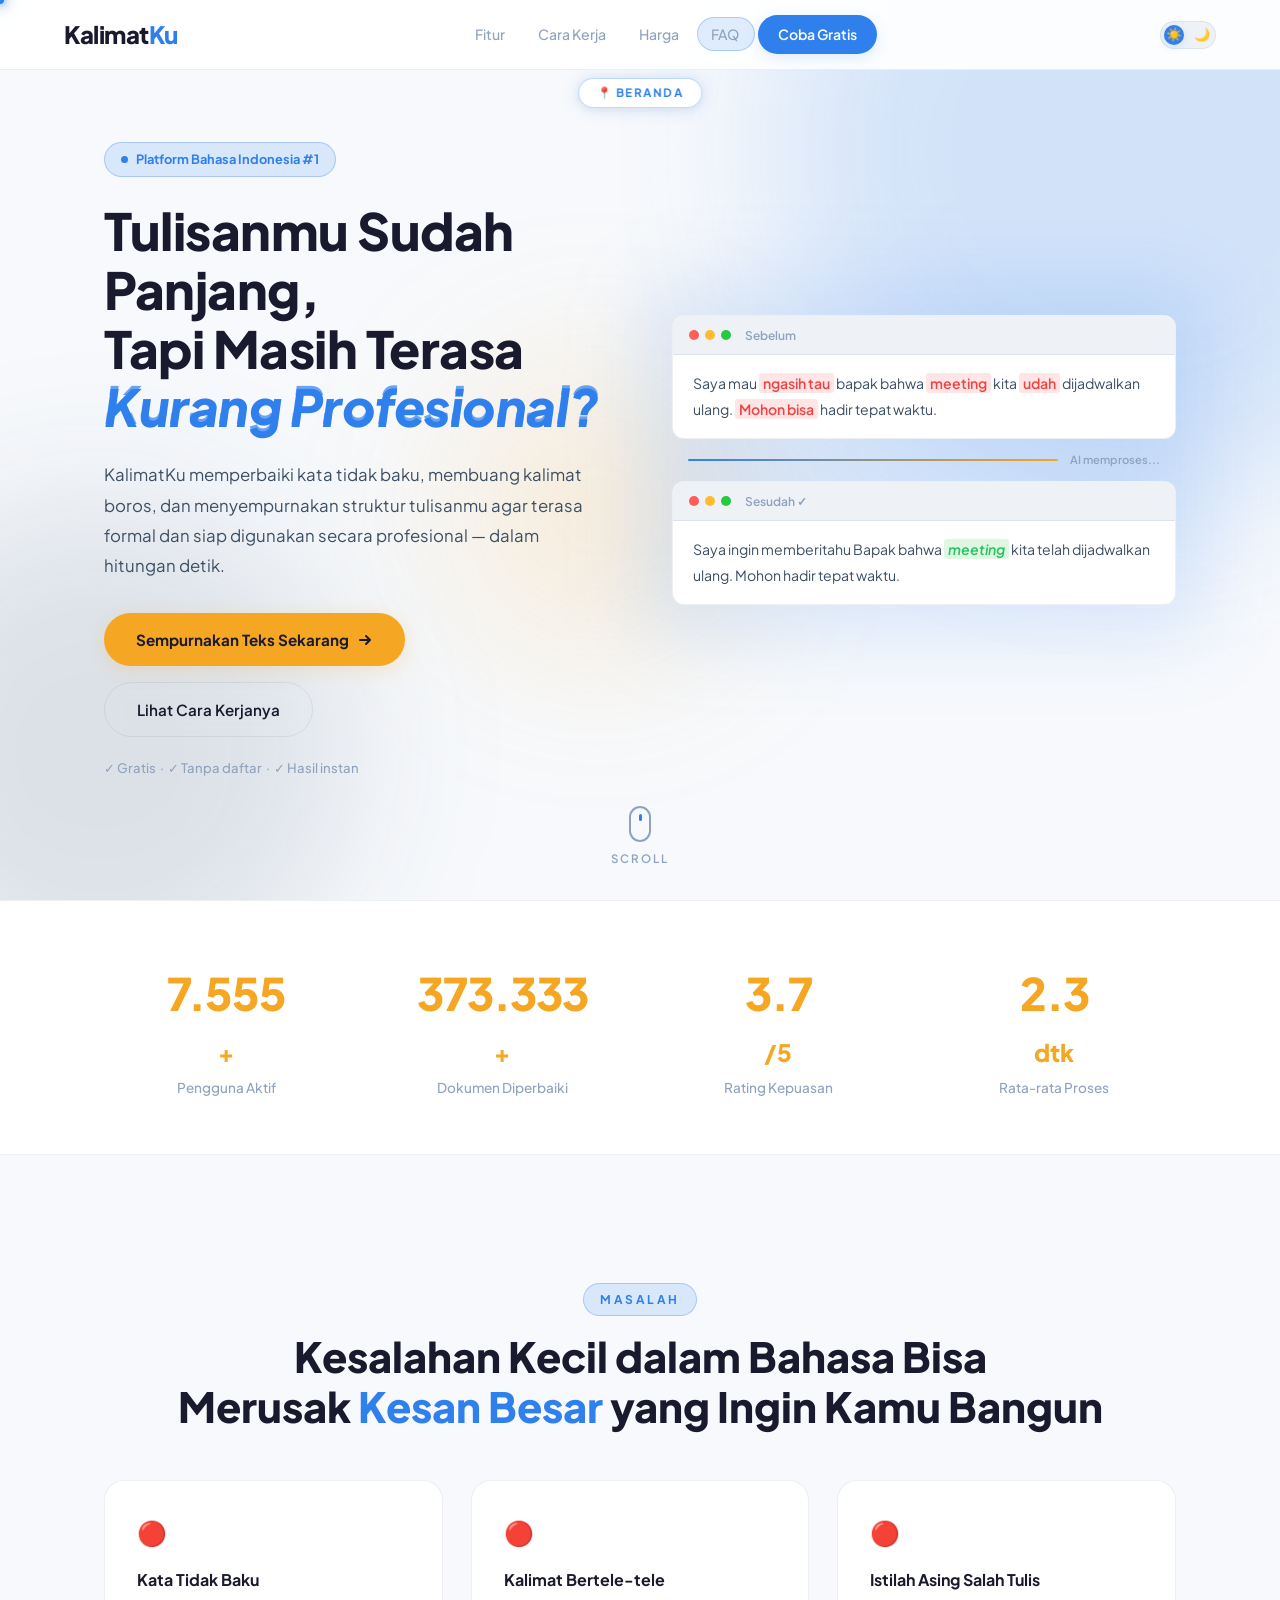
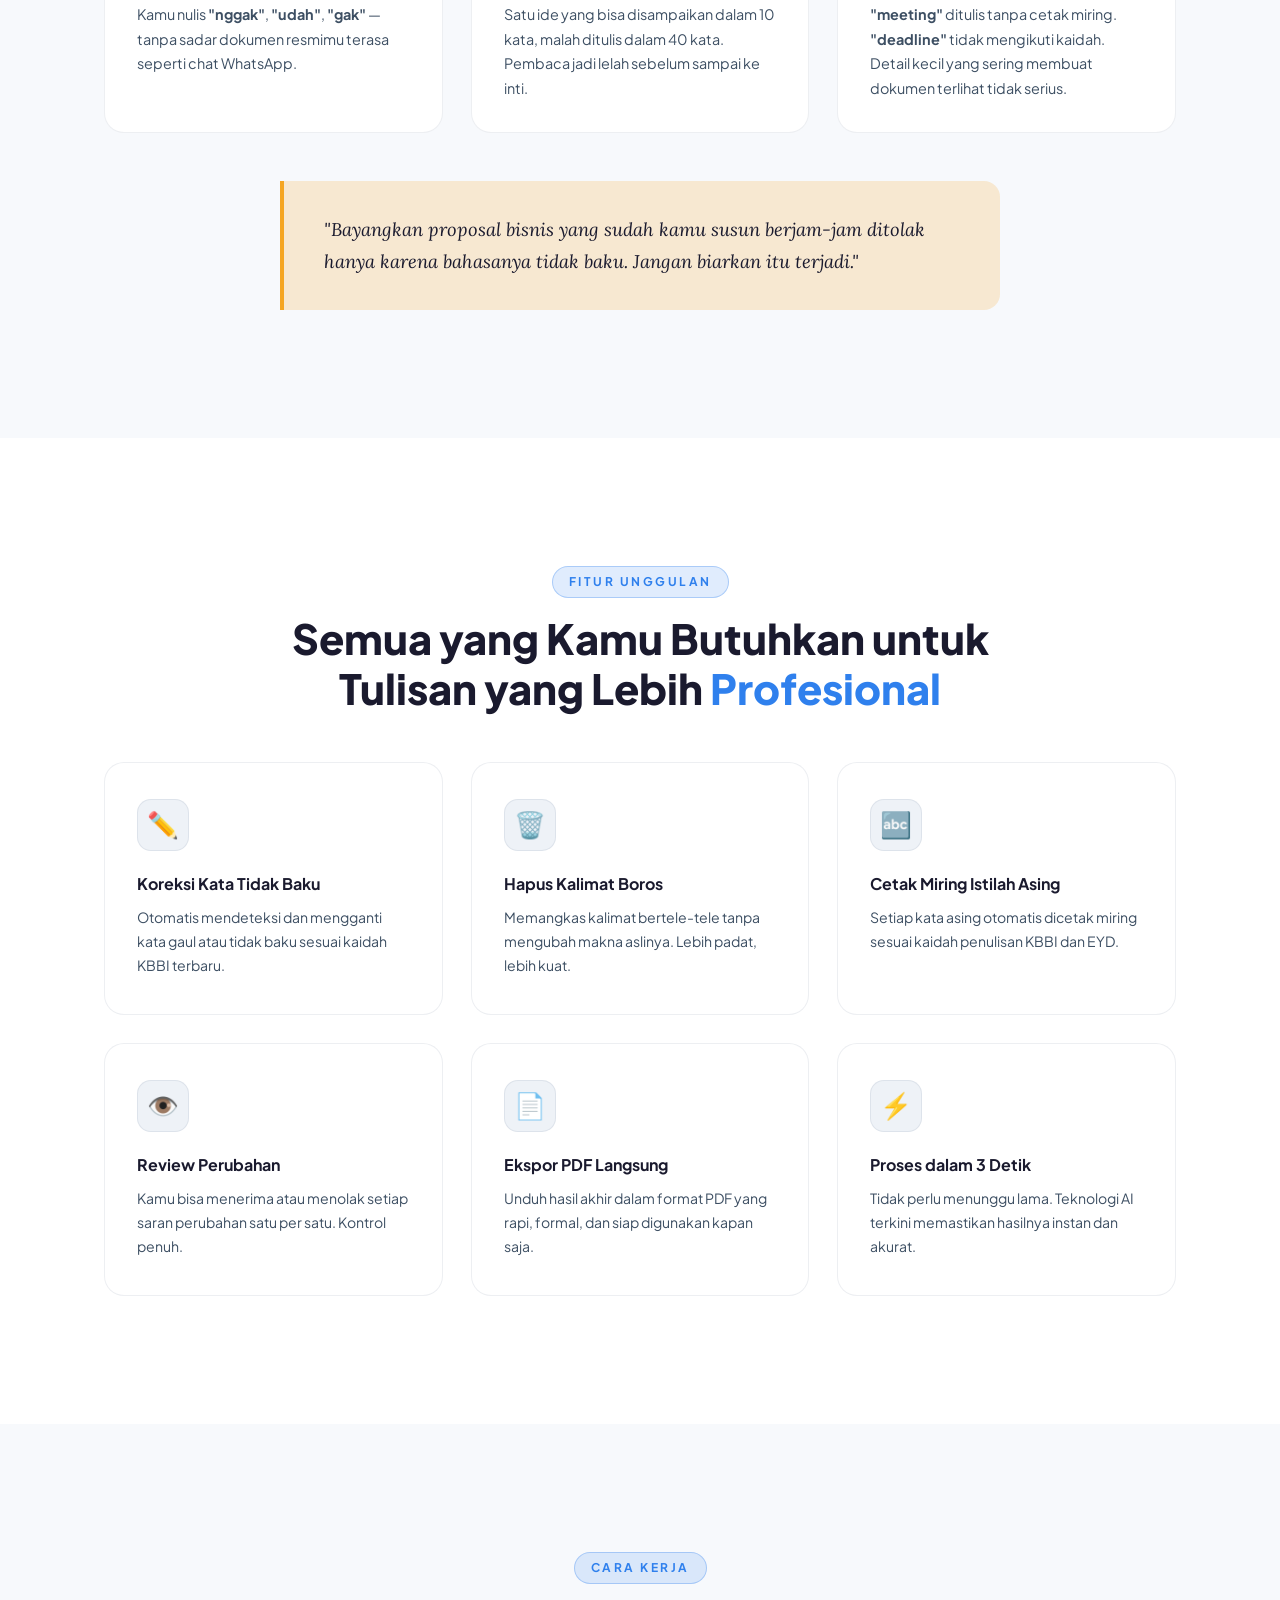
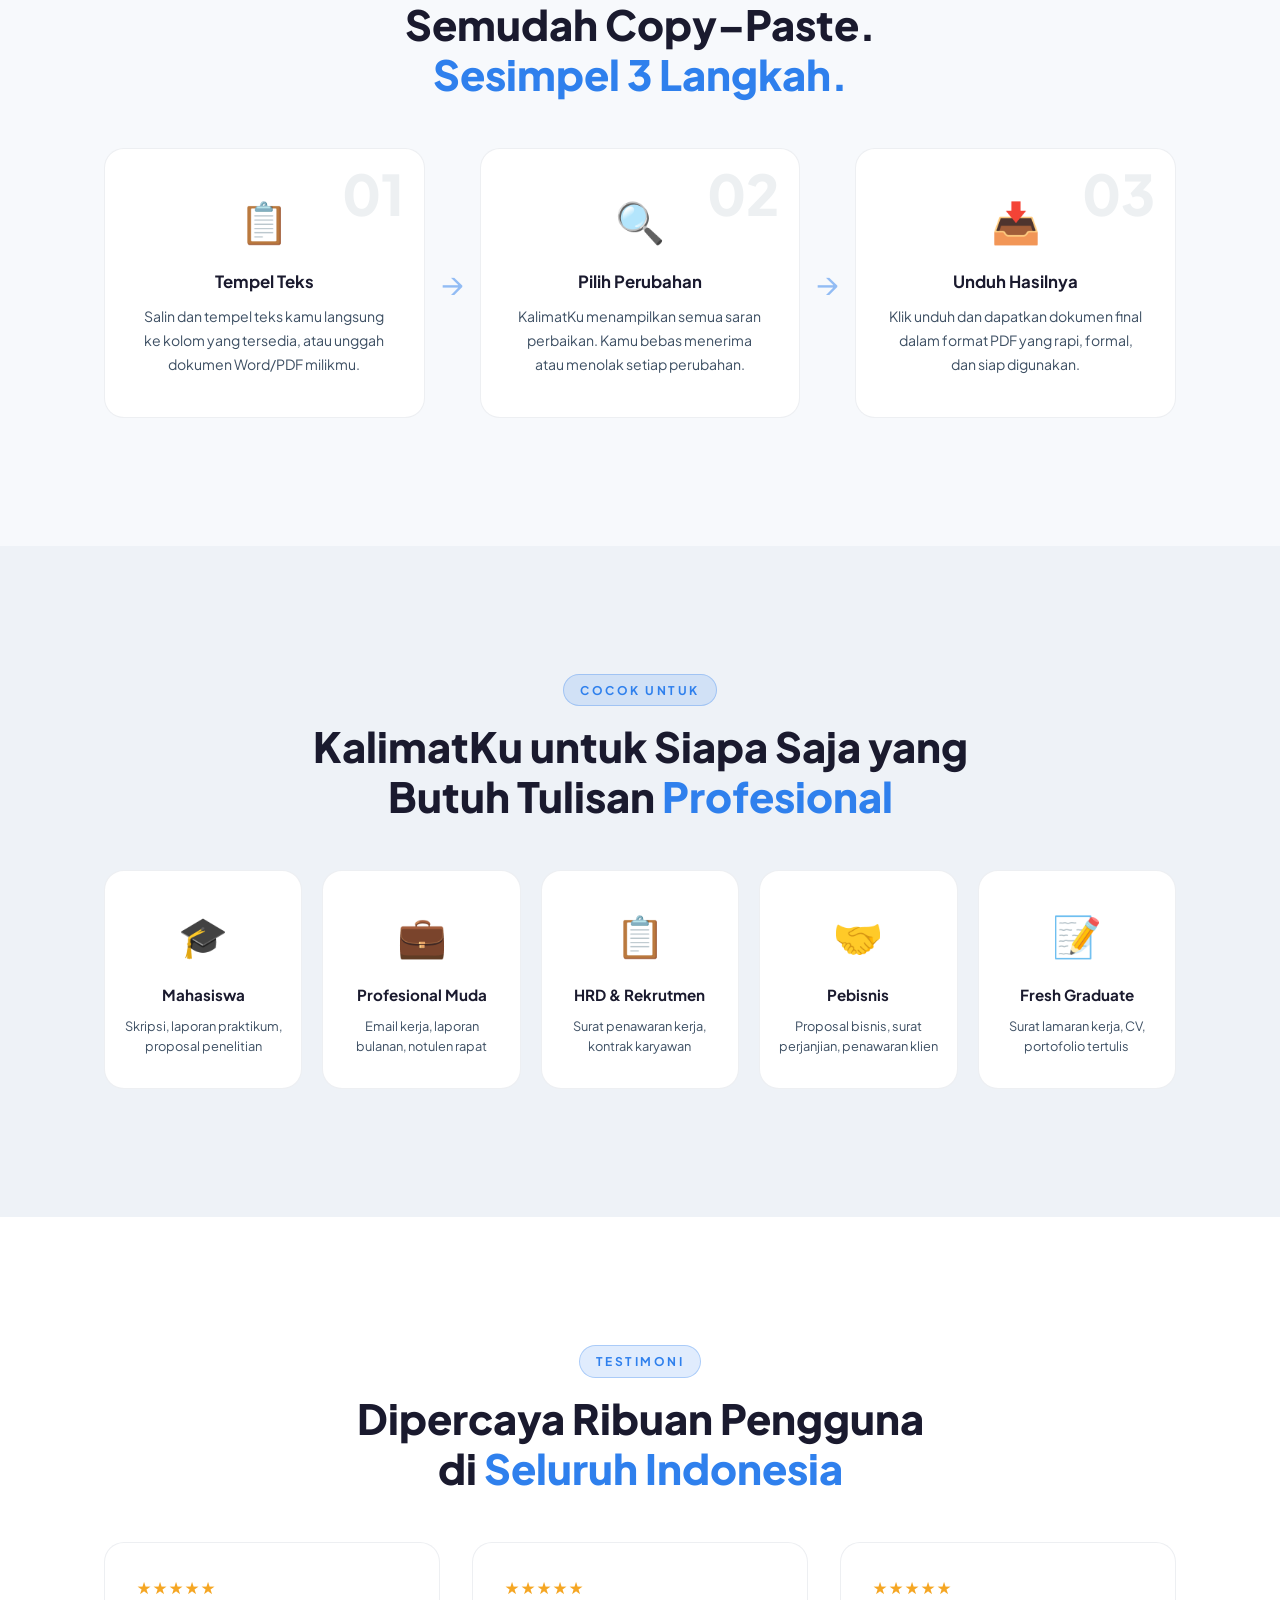
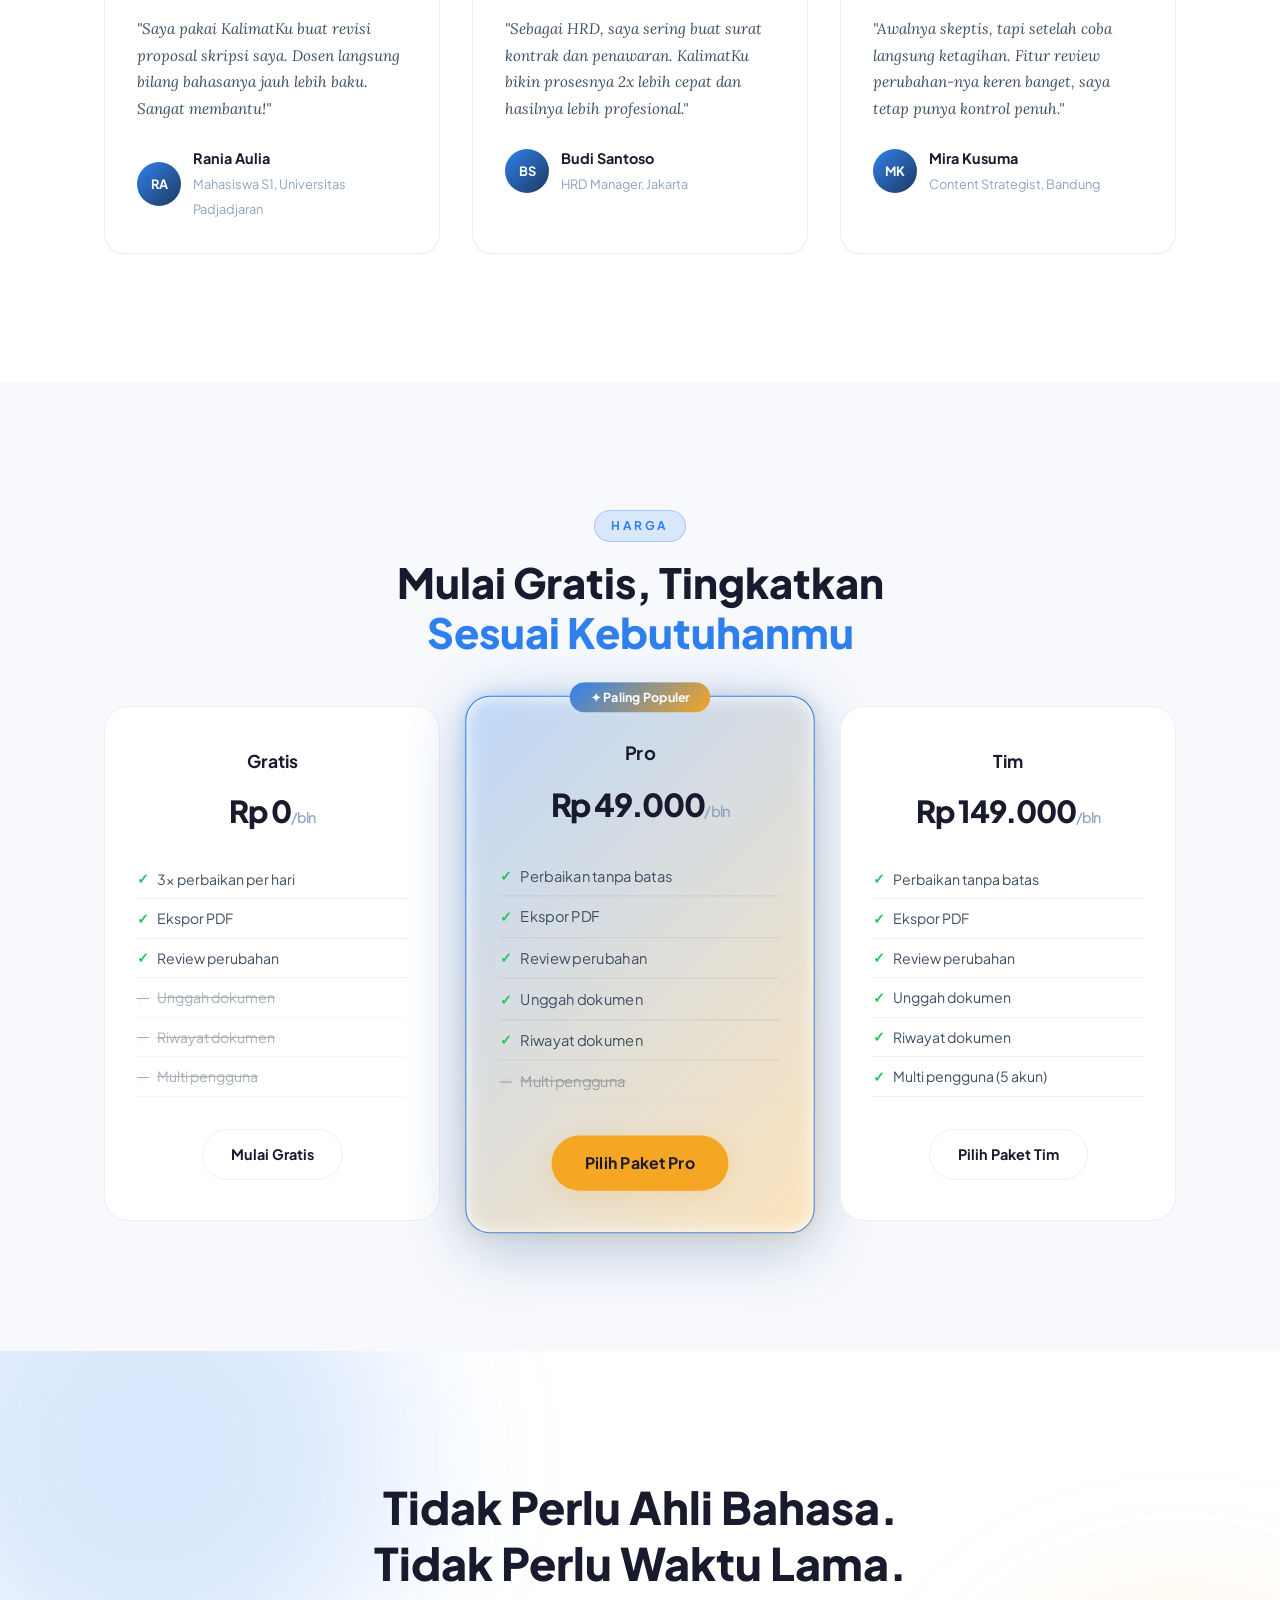
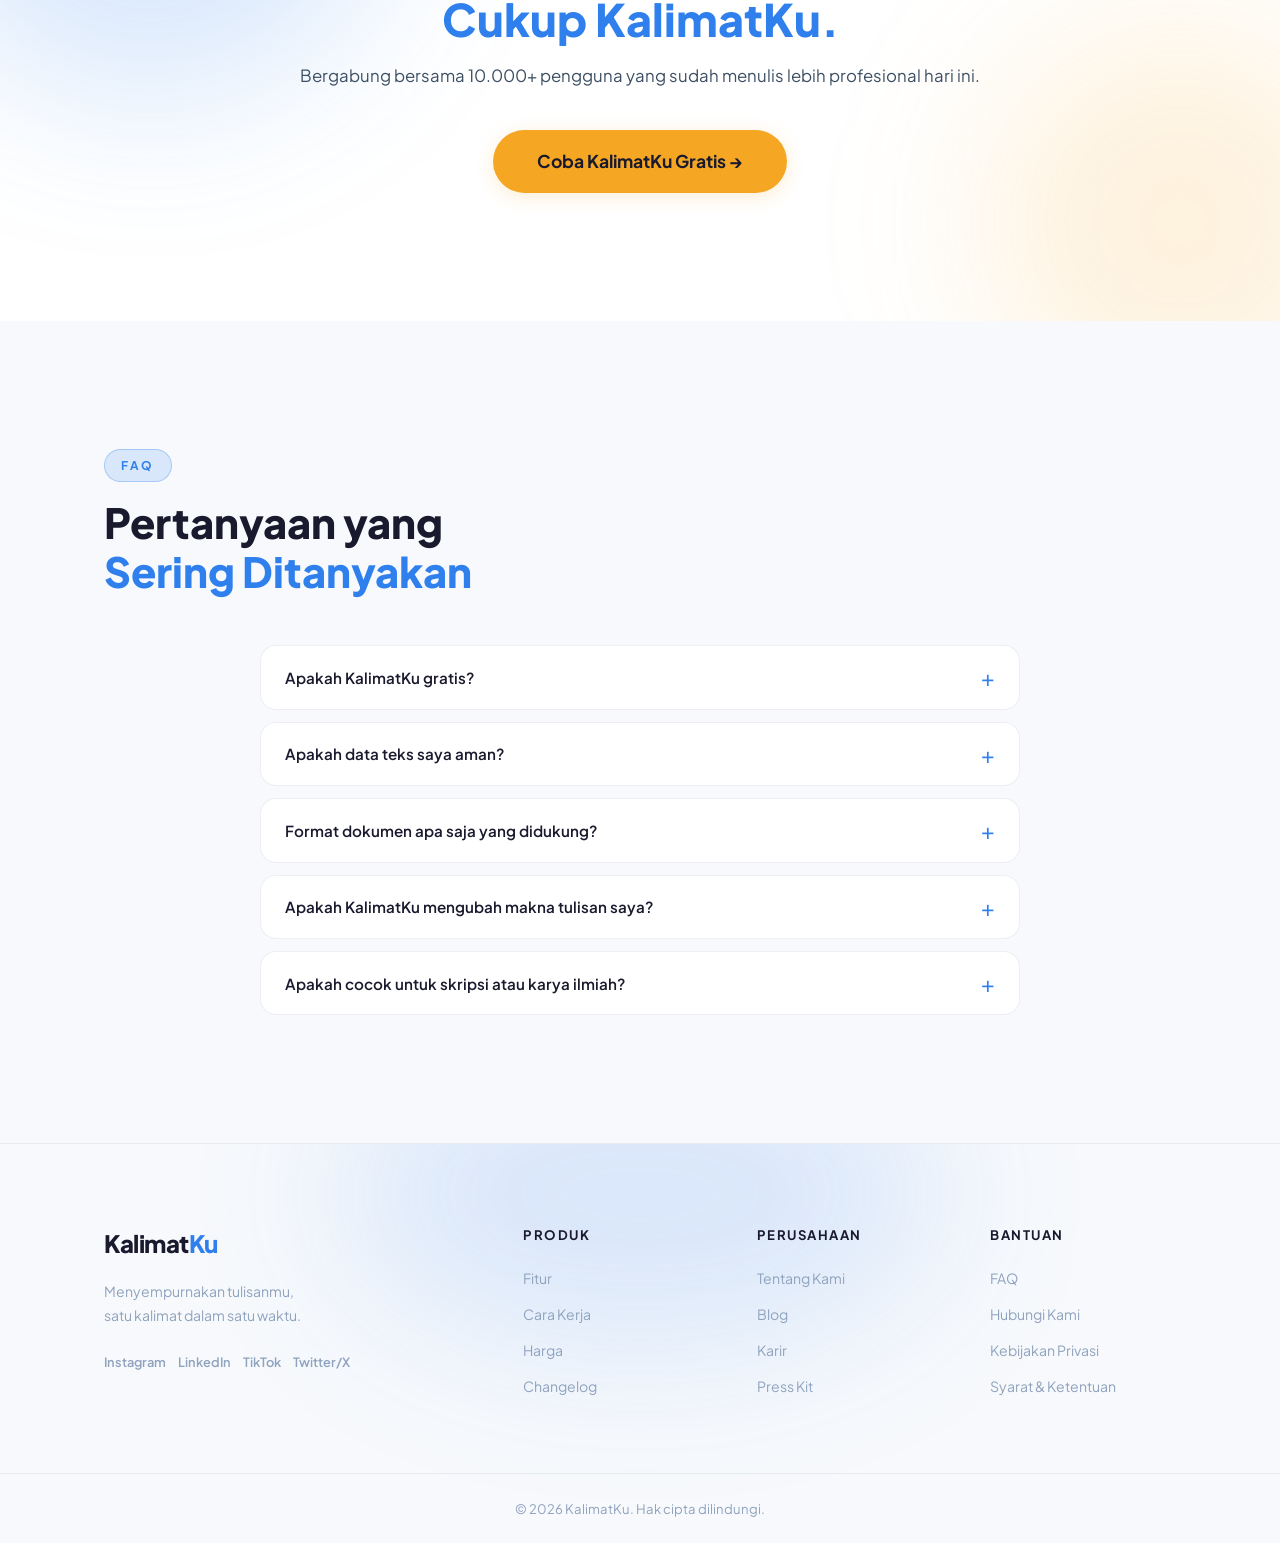
==== commit af5419e9: "Fix html" ====
--- a/index.html
+++ b/index.html
@@ -460,7 +460,7 @@
       </div>
     </div>
     <div class="footer-bottom">
-      <p>© 2025 KalimatKu. Hak cipta dilindungi.</p>
+      <p>© 2026 KalimatKu. Hak cipta dilindungi.</p>
     </div>
   </footer>
 
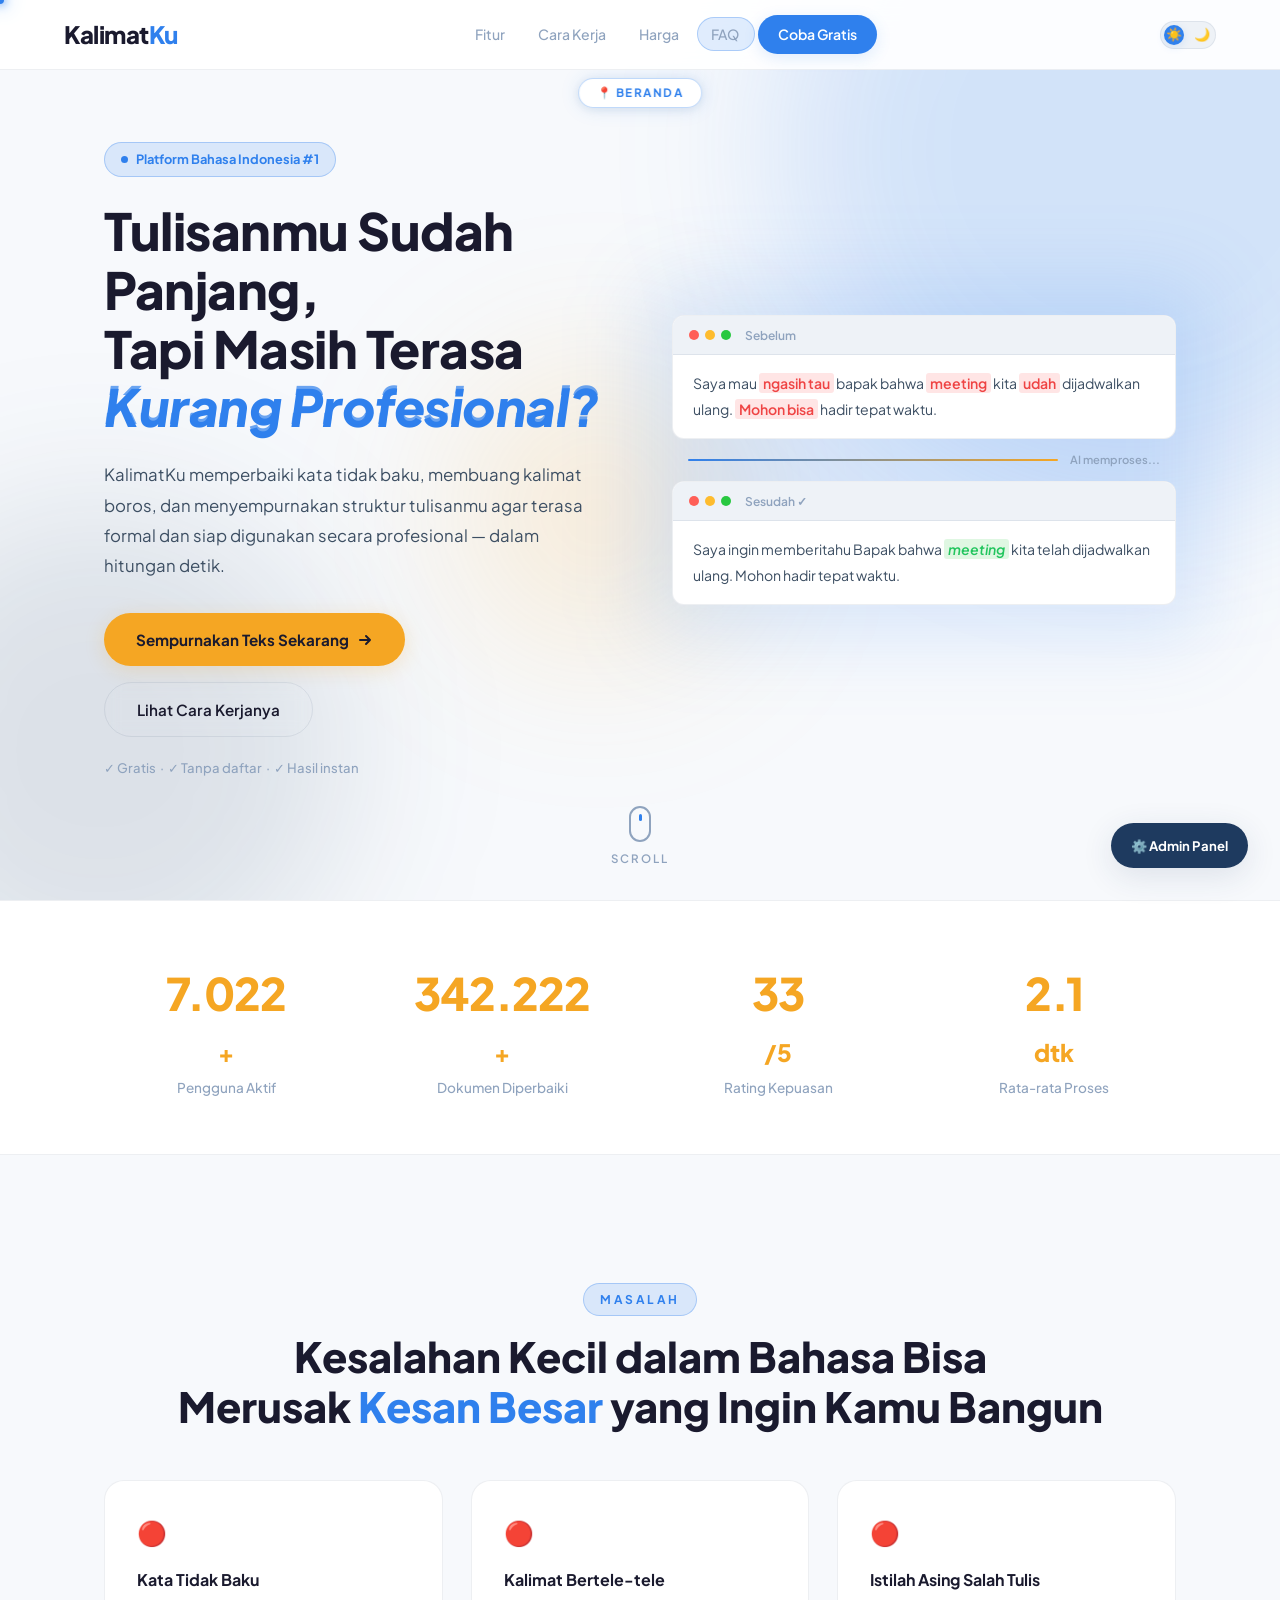
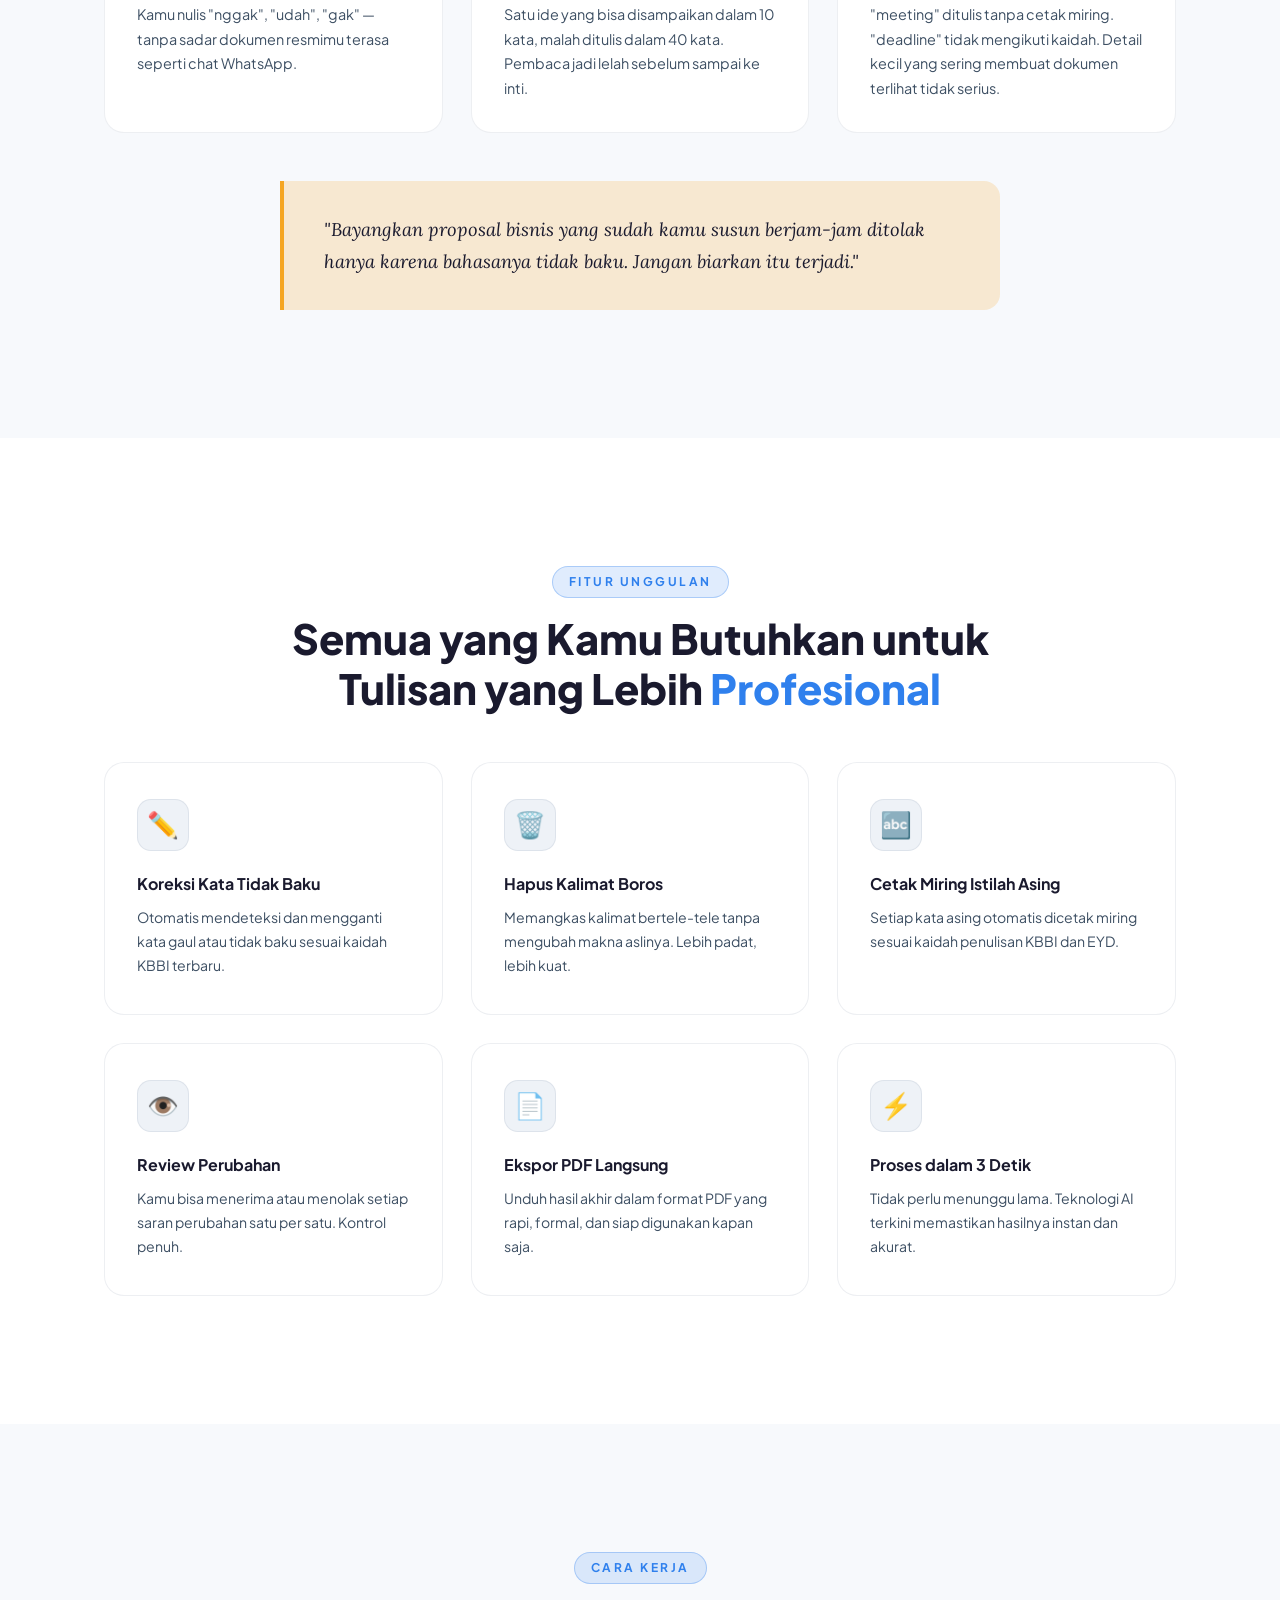
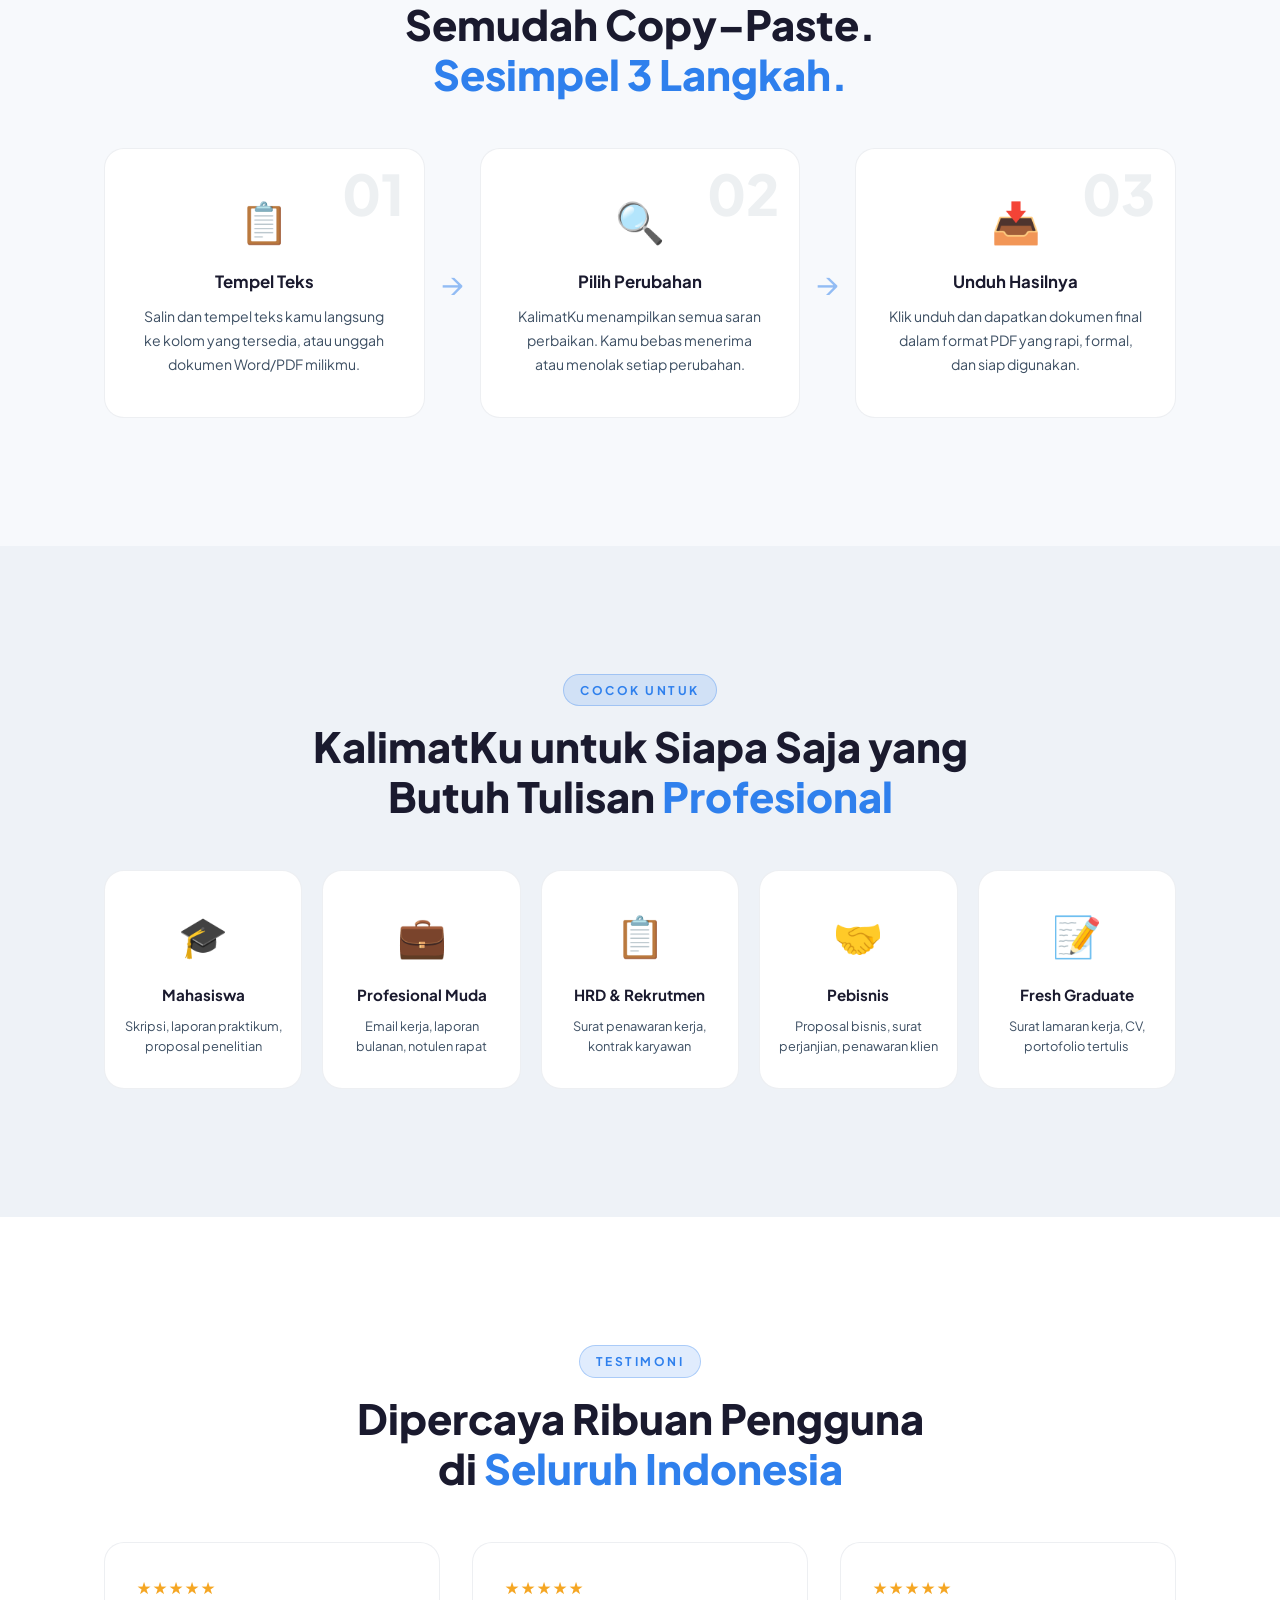
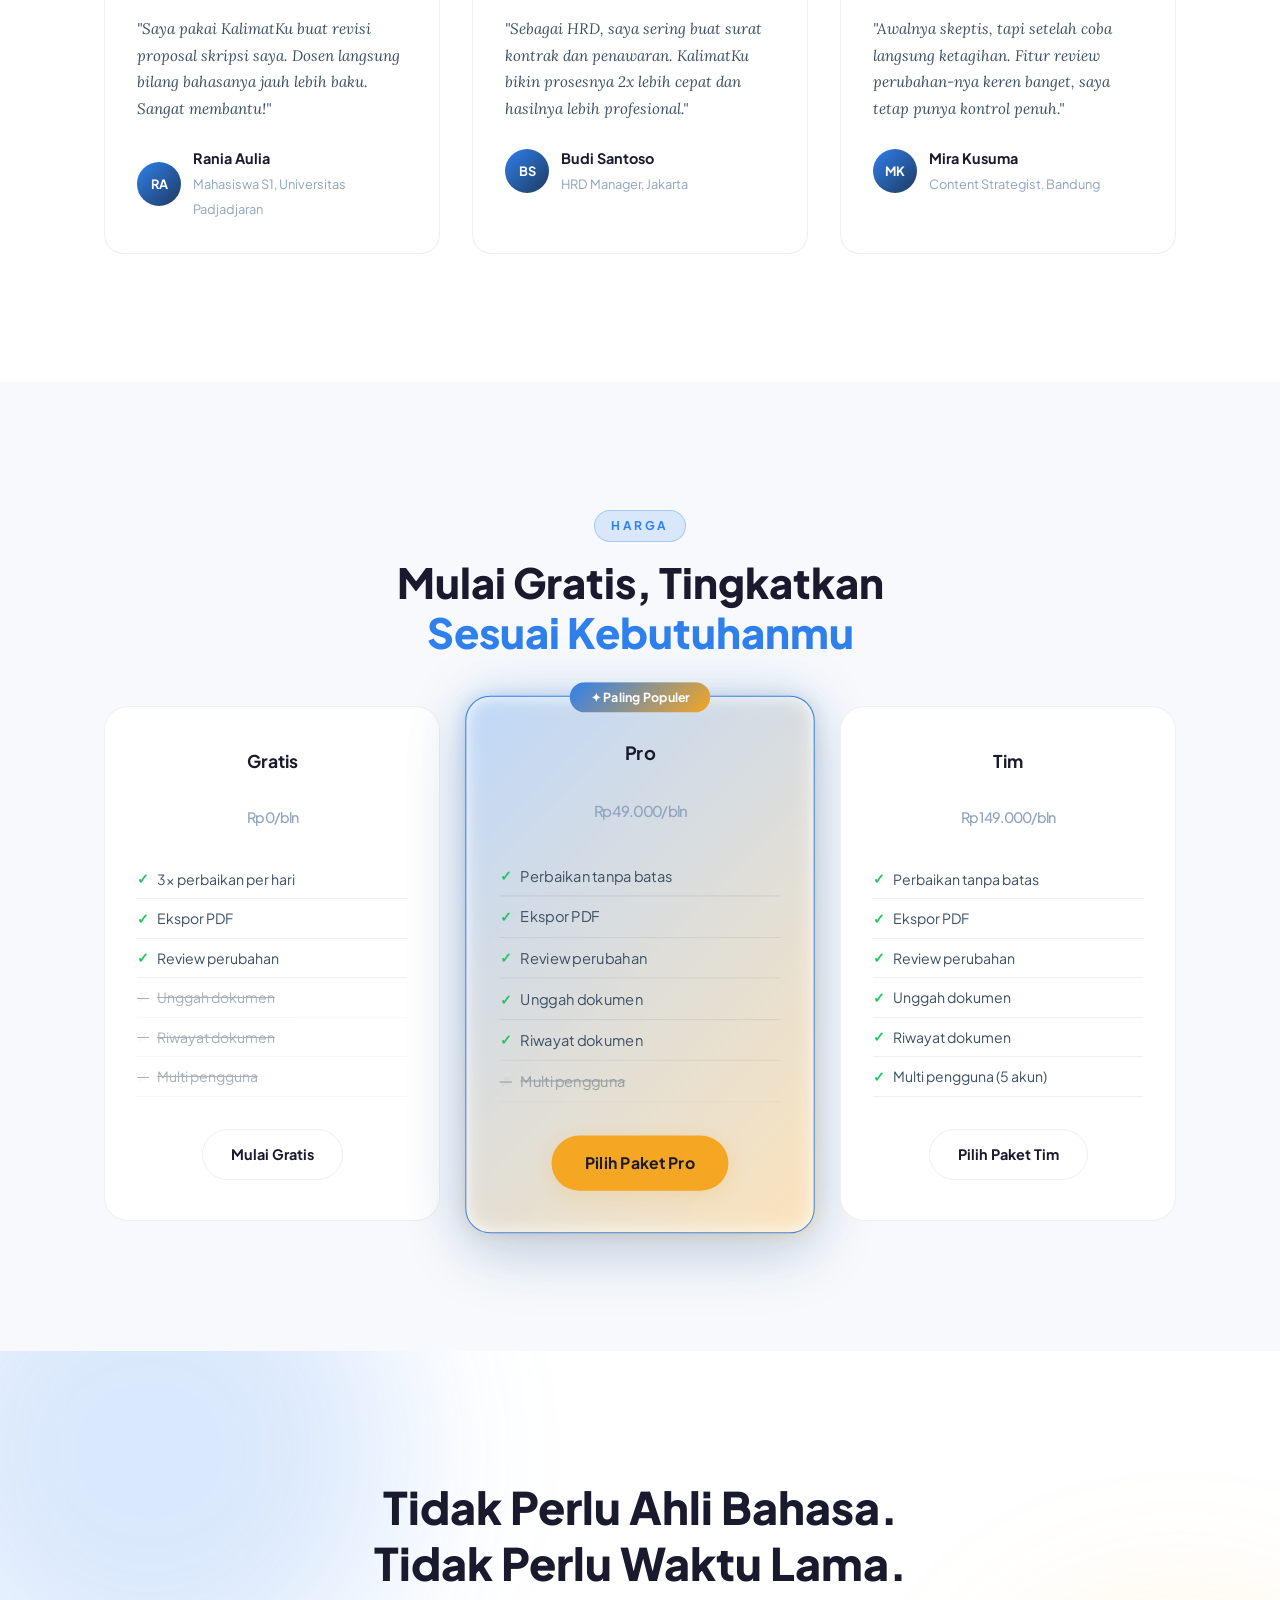
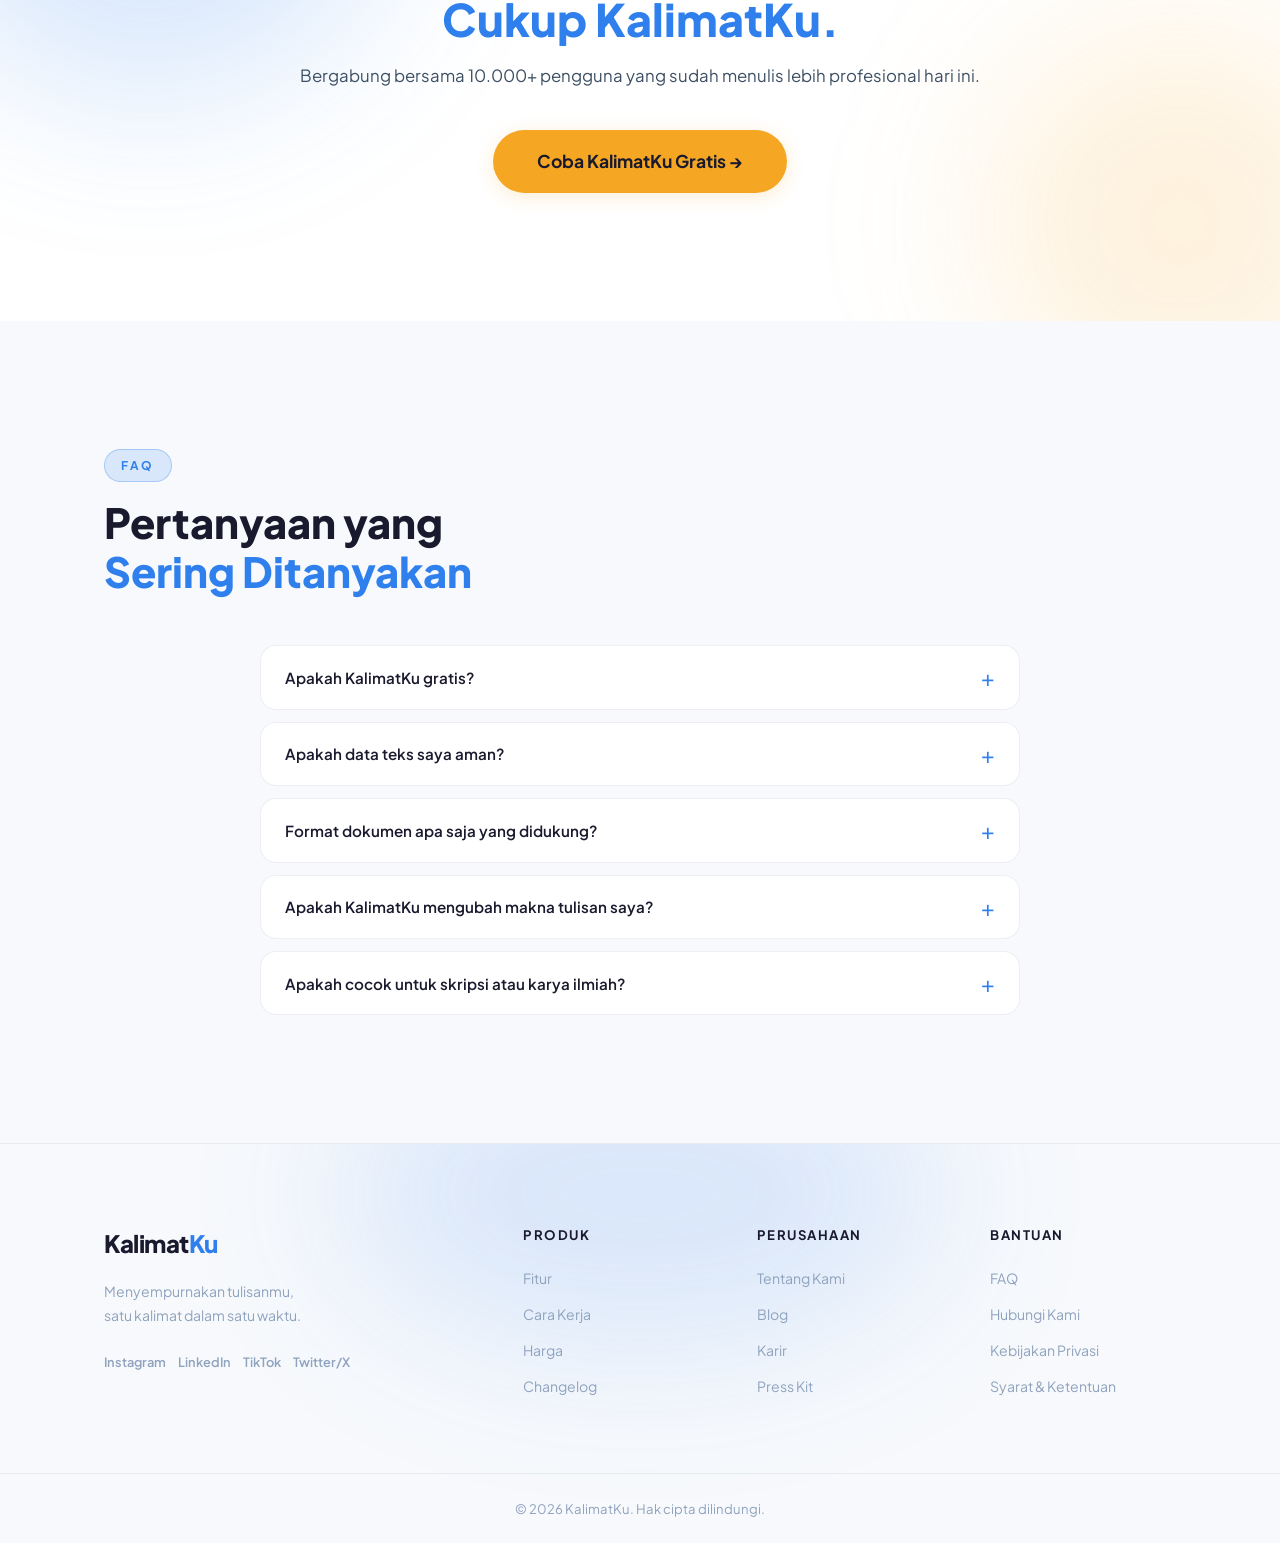
==== commit dc753c67: "add Halaman Admin" ====
--- a/index.html
+++ b/index.html
@@ -1,469 +1,619 @@
-<!DOCTYPE html>
+<!doctype html>
 <html lang="id" data-theme="light">
-<head>
-  <meta charset="UTF-8" />
-  <meta name="viewport" content="width=device-width, initial-scale=1.0" />
-  <title>KalimatKu — Penyempurna Teks Bahasa Indonesia</title>
-  <link rel="preconnect" href="https://fonts.googleapis.com" />
-  <link rel="preconnect" href="https://fonts.gstatic.com" crossorigin />
-  <link href="https://fonts.googleapis.com/css2?family=Plus+Jakarta+Sans:wght@400;500;600;700;800&family=Lora:ital,wght@0,400;0,600;1,400&display=swap" rel="stylesheet" />
-  <link rel="stylesheet" href="style.css" />
-</head>
-<body>
-
-  <!-- CURSOR FOLLOWER -->
-  <div class="cursor-dot" id="cursorDot"></div>
-  <div class="cursor-ring" id="cursorRing"></div>
-
-  <!-- PARTICLE CANVAS -->
-  <canvas id="particleCanvas"></canvas>
-
-  <!-- NAVBAR -->
-  <nav id="navbar">
-    <a href="#" class="nav-logo">Kalimat<span>Ku</span></a>
-    <ul class="nav-links" id="navLinks">
-      <li><a href="#fitur">Fitur</a></li>
-      <li><a href="#cara-kerja">Cara Kerja</a></li>
-      <li><a href="#harga">Harga</a></li>
-      <li><a href="#faq">FAQ</a></li>
-      <li><a href="#" class="nav-cta">Coba Gratis</a></li>
-    </ul>
-    <div class="nav-right">
-      <button class="theme-toggle" id="themeToggle" aria-label="Toggle theme">
-        <span class="theme-icon sun">☀️</span>
-        <span class="theme-icon moon">🌙</span>
-        <div class="toggle-thumb"></div>
-      </button>
-      <button class="hamburger" id="hamburger" aria-label="Toggle menu">
-        <span></span><span></span><span></span>
-      </button>
-    </div>
-  </nav>
-
-  <!-- HERO -->
-  <section class="hero" id="home">
-    <div class="hero-bg">
-      <div class="parallax-layer layer-1" data-speed="0.3">
-        <div class="orb orb-1"></div>
-      </div>
-      <div class="parallax-layer layer-2" data-speed="0.5">
-        <div class="orb orb-2"></div>
-      </div>
-      <div class="parallax-layer layer-3" data-speed="0.2">
-        <div class="orb orb-3"></div>
-      </div>
-    </div>
-    <div class="container hero-content">
-      <div class="hero-text animate-up">
-        <div class="hero-badge">
-          <span class="badge-dot"></span>
-          Platform Bahasa Indonesia #1
-        </div>
-        <h1>Tulisanmu Sudah Panjang,<br>Tapi Masih Terasa<br><em class="glitch" data-text="Kurang Profesional?">Kurang Profesional?</em></h1>
-        <p class="hero-sub">KalimatKu memperbaiki kata tidak baku, membuang kalimat boros, dan menyempurnakan struktur tulisanmu agar terasa formal dan siap digunakan secara profesional — dalam hitungan detik.</p>
-        <div class="hero-actions">
-          <a href="#" class="btn-primary">
-            <span>Sempurnakan Teks Sekarang</span>
-            <svg width="16" height="16" viewBox="0 0 16 16" fill="none"><path d="M3 8h10M9 4l4 4-4 4" stroke="currentColor" stroke-width="2" stroke-linecap="round" stroke-linejoin="round"/></svg>
-          </a>
-          <a href="#cara-kerja" class="btn-ghost">
-            <span>Lihat Cara Kerjanya</span>
-          </a>
-        </div>
-        <p class="hero-note">✓ Gratis &nbsp;·&nbsp; ✓ Tanpa daftar &nbsp;·&nbsp; ✓ Hasil instan</p>
-      </div>
-      <div class="hero-mockup animate-up delay-2">
-        <div class="mockup-wrapper">
-          <div class="mockup-glow"></div>
-          <div class="mockup-card">
-            <div class="mockup-header">
-              <span class="dot red"></span><span class="dot yellow"></span><span class="dot green"></span>
-              <span class="mockup-title">Sebelum</span>
-            </div>
-            <div class="mockup-body">
-              <p>Saya mau <mark class="bad">ngasih tau</mark> bapak bahwa <mark class="bad">meeting</mark> kita <mark class="bad">udah</mark> dijadwalkan ulang. <mark class="bad">Mohon bisa</mark> hadir tepat waktu.</p>
-            </div>
-          </div>
-          <div class="mockup-arrow">
-            <div class="arrow-line"></div>
-            <span>AI memproses...</span>
-          </div>
-          <div class="mockup-card after">
-            <div class="mockup-header">
-              <span class="dot red"></span><span class="dot yellow"></span><span class="dot green"></span>
-              <span class="mockup-title">Sesudah ✓</span>
-            </div>
-            <div class="mockup-body">
-              <p>Saya ingin memberitahu Bapak bahwa <mark class="good"><em>meeting</em></mark> kita telah dijadwalkan ulang. Mohon hadir tepat waktu.</p>
-            </div>
-          </div>
-        </div>
-      </div>
-    </div>
-    <div class="hero-scroll-hint">
-      <div class="mouse-icon"><div class="mouse-wheel"></div></div>
-      <span>Scroll</span>
-    </div>
-  </section>
-
-  <!-- STATS -->
-  <section class="stats">
-    <div class="container stats-grid">
-      <div class="stat-item animate-up">
-        <span class="stat-number" data-target="10000">0</span><span class="stat-suffix">+</span>
-        <span class="stat-label">Pengguna Aktif</span>
-      </div>
-      <div class="stat-item animate-up delay-1">
-        <span class="stat-number" data-target="500000">0</span><span class="stat-suffix">+</span>
-        <span class="stat-label">Dokumen Diperbaiki</span>
-      </div>
-      <div class="stat-item animate-up delay-2">
-        <span class="stat-number" data-target="4.9">0</span><span class="stat-suffix">/5</span>
-        <span class="stat-label">Rating Kepuasan</span>
-      </div>
-      <div class="stat-item animate-up delay-3">
-        <span class="stat-number" data-target="3">0</span><span class="stat-suffix"> dtk</span>
-        <span class="stat-label">Rata-rata Proses</span>
-      </div>
-    </div>
-  </section>
-
-  <!-- PAIN POINT -->
-  <section class="pain" id="masalah">
-    <div class="parallax-bg" data-speed="0.15"></div>
-    <div class="container">
-      <div class="section-label animate-up">Masalah</div>
-      <h2 class="section-title animate-up">Kesalahan Kecil dalam Bahasa Bisa<br>Merusak <em>Kesan Besar</em> yang Ingin Kamu Bangun</h2>
-      <div class="pain-grid">
-        <div class="pain-card animate-up delay-1" data-tilt>
-          <div class="card-glow"></div>
-          <div class="pain-icon">🔴</div>
-          <h3>Kata Tidak Baku</h3>
-          <p>Kamu nulis <strong>"nggak"</strong>, <strong>"udah"</strong>, <strong>"gak"</strong> — tanpa sadar dokumen resmimu terasa seperti chat WhatsApp.</p>
-        </div>
-        <div class="pain-card animate-up delay-2" data-tilt>
-          <div class="card-glow"></div>
-          <div class="pain-icon">🔴</div>
-          <h3>Kalimat Bertele-tele</h3>
-          <p>Satu ide yang bisa disampaikan dalam 10 kata, malah ditulis dalam 40 kata. Pembaca jadi lelah sebelum sampai ke inti.</p>
-        </div>
-        <div class="pain-card animate-up delay-3" data-tilt>
-          <div class="card-glow"></div>
-          <div class="pain-icon">🔴</div>
-          <h3>Istilah Asing Salah Tulis</h3>
-          <p><strong>"meeting"</strong> ditulis tanpa cetak miring. <strong>"deadline"</strong> tidak mengikuti kaidah. Detail kecil yang sering membuat dokumen terlihat tidak serius.</p>
-        </div>
-      </div>
-      <div class="pain-quote animate-up">
-        <blockquote>
-          "Bayangkan proposal bisnis yang sudah kamu susun berjam-jam ditolak hanya karena bahasanya tidak baku. Jangan biarkan itu terjadi."
-        </blockquote>
-      </div>
-    </div>
-  </section>
-
-  <!-- FITUR -->
-  <section class="features" id="fitur">
-    <div class="container">
-      <div class="section-label animate-up">Fitur Unggulan</div>
-      <h2 class="section-title animate-up">Semua yang Kamu Butuhkan untuk<br>Tulisan yang Lebih <em>Profesional</em></h2>
-      <div class="features-grid">
-        <div class="feature-card animate-up delay-1" data-tilt>
-          <div class="feature-icon-wrap"><span>✏️</span></div>
-          <h3>Koreksi Kata Tidak Baku</h3>
-          <p>Otomatis mendeteksi dan mengganti kata gaul atau tidak baku sesuai kaidah KBBI terbaru.</p>
-          <div class="feature-line"></div>
-        </div>
-        <div class="feature-card animate-up delay-2" data-tilt>
-          <div class="feature-icon-wrap"><span>🗑️</span></div>
-          <h3>Hapus Kalimat Boros</h3>
-          <p>Memangkas kalimat bertele-tele tanpa mengubah makna aslinya. Lebih padat, lebih kuat.</p>
-          <div class="feature-line"></div>
-        </div>
-        <div class="feature-card animate-up delay-3" data-tilt>
-          <div class="feature-icon-wrap"><span>🔤</span></div>
-          <h3>Cetak Miring Istilah Asing</h3>
-          <p>Setiap kata asing otomatis dicetak miring sesuai kaidah penulisan KBBI dan EYD.</p>
-          <div class="feature-line"></div>
-        </div>
-        <div class="feature-card animate-up delay-1" data-tilt>
-          <div class="feature-icon-wrap"><span>👁️</span></div>
-          <h3>Review Perubahan</h3>
-          <p>Kamu bisa menerima atau menolak setiap saran perubahan satu per satu. Kontrol penuh.</p>
-          <div class="feature-line"></div>
-        </div>
-        <div class="feature-card animate-up delay-2" data-tilt>
-          <div class="feature-icon-wrap"><span>📄</span></div>
-          <h3>Ekspor PDF Langsung</h3>
-          <p>Unduh hasil akhir dalam format PDF yang rapi, formal, dan siap digunakan kapan saja.</p>
-          <div class="feature-line"></div>
-        </div>
-        <div class="feature-card animate-up delay-3" data-tilt>
-          <div class="feature-icon-wrap"><span>⚡</span></div>
-          <h3>Proses dalam 3 Detik</h3>
-          <p>Tidak perlu menunggu lama. Teknologi AI terkini memastikan hasilnya instan dan akurat.</p>
-          <div class="feature-line"></div>
-        </div>
-      </div>
-    </div>
-  </section>
-
-  <!-- CARA KERJA -->
-  <section class="how-it-works" id="cara-kerja">
-    <div class="parallax-bg" data-speed="0.1"></div>
-    <div class="container">
-      <div class="section-label animate-up">Cara Kerja</div>
-      <h2 class="section-title animate-up">Semudah Copy–Paste.<br><em>Sesimpel 3 Langkah.</em></h2>
-      <div class="steps-grid">
-        <div class="step-card animate-up delay-1">
-          <div class="step-number">01</div>
-          <div class="step-icon">📋</div>
-          <h3>Tempel Teks</h3>
-          <p>Salin dan tempel teks kamu langsung ke kolom yang tersedia, atau unggah dokumen Word/PDF milikmu.</p>
-        </div>
-        <div class="step-connector animate-up delay-2">
-          <div class="connector-line"></div>
-          <div class="connector-arrow">→</div>
-        </div>
-        <div class="step-card animate-up delay-2">
-          <div class="step-number">02</div>
-          <div class="step-icon">🔍</div>
-          <h3>Pilih Perubahan</h3>
-          <p>KalimatKu menampilkan semua saran perbaikan. Kamu bebas menerima atau menolak setiap perubahan.</p>
-        </div>
-        <div class="step-connector animate-up delay-3">
-          <div class="connector-line"></div>
-          <div class="connector-arrow">→</div>
-        </div>
-        <div class="step-card animate-up delay-3">
-          <div class="step-number">03</div>
-          <div class="step-icon">📥</div>
-          <h3>Unduh Hasilnya</h3>
-          <p>Klik unduh dan dapatkan dokumen final dalam format PDF yang rapi, formal, dan siap digunakan.</p>
-        </div>
-      </div>
-    </div>
-  </section>
-
-  <!-- USE CASE -->
-  <section class="usecase" id="usecase">
-    <div class="container">
-      <div class="section-label animate-up">Cocok Untuk</div>
-      <h2 class="section-title animate-up">KalimatKu untuk Siapa Saja yang<br>Butuh Tulisan <em>Profesional</em></h2>
-      <div class="usecase-grid">
-        <div class="usecase-card animate-up delay-1">
-          <span class="usecase-emoji">🎓</span>
-          <h3>Mahasiswa</h3>
-          <p>Skripsi, laporan praktikum, proposal penelitian</p>
-        </div>
-        <div class="usecase-card animate-up delay-2">
-          <span class="usecase-emoji">💼</span>
-          <h3>Profesional Muda</h3>
-          <p>Email kerja, laporan bulanan, notulen rapat</p>
-        </div>
-        <div class="usecase-card animate-up delay-3">
-          <span class="usecase-emoji">📋</span>
-          <h3>HRD & Rekrutmen</h3>
-          <p>Surat penawaran kerja, kontrak karyawan</p>
-        </div>
-        <div class="usecase-card animate-up delay-1">
-          <span class="usecase-emoji">🤝</span>
-          <h3>Pebisnis</h3>
-          <p>Proposal bisnis, surat perjanjian, penawaran klien</p>
-        </div>
-        <div class="usecase-card animate-up delay-2">
-          <span class="usecase-emoji">📝</span>
-          <h3>Fresh Graduate</h3>
-          <p>Surat lamaran kerja, CV, portofolio tertulis</p>
-        </div>
-      </div>
-    </div>
-  </section>
-
-  <!-- TESTIMONI -->
-  <section class="testimonials" id="testimoni">
-    <div class="container">
-      <div class="section-label animate-up">Testimoni</div>
-      <h2 class="section-title animate-up">Dipercaya Ribuan Pengguna<br>di <em>Seluruh Indonesia</em></h2>
-      <div class="testimonials-grid">
-        <div class="testi-card animate-up delay-1" data-tilt>
-          <div class="testi-stars">★★★★★</div>
-          <p class="testi-quote">"Saya pakai KalimatKu buat revisi proposal skripsi saya. Dosen langsung bilang bahasanya jauh lebih baku. Sangat membantu!"</p>
-          <div class="testi-author">
-            <div class="testi-avatar">RA</div>
-            <div>
-              <strong>Rania Aulia</strong>
-              <span>Mahasiswa S1, Universitas Padjadjaran</span>
-            </div>
-          </div>
-        </div>
-        <div class="testi-card animate-up delay-2" data-tilt>
-          <div class="testi-stars">★★★★★</div>
-          <p class="testi-quote">"Sebagai HRD, saya sering buat surat kontrak dan penawaran. KalimatKu bikin prosesnya 2x lebih cepat dan hasilnya lebih profesional."</p>
-          <div class="testi-author">
-            <div class="testi-avatar">BS</div>
-            <div>
-              <strong>Budi Santoso</strong>
-              <span>HRD Manager, Jakarta</span>
-            </div>
-          </div>
-        </div>
-        <div class="testi-card animate-up delay-3" data-tilt>
-          <div class="testi-stars">★★★★★</div>
-          <p class="testi-quote">"Awalnya skeptis, tapi setelah coba langsung ketagihan. Fitur review perubahan-nya keren banget, saya tetap punya kontrol penuh."</p>
-          <div class="testi-author">
-            <div class="testi-avatar">MK</div>
-            <div>
-              <strong>Mira Kusuma</strong>
-              <span>Content Strategist, Bandung</span>
-            </div>
-          </div>
-        </div>
-      </div>
-    </div>
-  </section>
-
-  <!-- PRICING -->
-  <section class="pricing" id="harga">
-    <div class="container">
-      <div class="section-label animate-up">Harga</div>
-      <h2 class="section-title animate-up">Mulai Gratis, Tingkatkan<br><em>Sesuai Kebutuhanmu</em></h2>
-      <div class="pricing-grid">
-        <div class="pricing-card animate-up delay-1">
-          <div class="pricing-name">Gratis</div>
-          <div class="pricing-price">Rp 0<span>/bln</span></div>
-          <ul class="pricing-list">
-            <li class="yes">3x perbaikan per hari</li>
-            <li class="yes">Ekspor PDF</li>
-            <li class="yes">Review perubahan</li>
-            <li class="no">Unggah dokumen</li>
-            <li class="no">Riwayat dokumen</li>
-            <li class="no">Multi pengguna</li>
+  <head>
+    <meta charset="UTF-8" />
+    <meta name="viewport" content="width=device-width, initial-scale=1.0" />
+    <title>KalimatKu — Penyempurna Teks Bahasa Indonesia</title>
+    <link rel="preconnect" href="https://fonts.googleapis.com" />
+    <link rel="preconnect" href="https://fonts.gstatic.com" crossorigin />
+    <link
+      href="https://fonts.googleapis.com/css2?family=Plus+Jakarta+Sans:wght@400;500;600;700;800&family=Lora:ital,wght@0,400;0,600;1,400&display=swap"
+      rel="stylesheet"
+    />
+    <link rel="stylesheet" href="style.css" />
+  </head>
+  <body>
+    <div class="cursor-dot" id="cursorDot"></div>
+    <div class="cursor-ring" id="cursorRing"></div>
+    <canvas id="particleCanvas"></canvas>
+
+    <!-- NAVBAR -->
+    <nav id="navbar">
+      <a href="#" class="nav-logo">Kalimat<span>Ku</span></a>
+      <ul class="nav-links" id="navLinks">
+        <li><a href="#fitur">Fitur</a></li>
+        <li><a href="#cara-kerja">Cara Kerja</a></li>
+        <li><a href="#harga">Harga</a></li>
+        <li><a href="#faq">FAQ</a></li>
+        <li><a href="#" class="nav-cta" id="navCta">Coba Gratis</a></li>
+      </ul>
+      <div class="nav-right">
+        <button class="theme-toggle" id="themeToggle" aria-label="Toggle theme">
+          <span class="theme-icon sun">☀️</span>
+          <span class="theme-icon moon">🌙</span>
+          <div class="toggle-thumb"></div>
+        </button>
+        <button class="hamburger" id="hamburger" aria-label="Toggle menu">
+          <span></span><span></span><span></span>
+        </button>
+      </div>
+    </nav>
+
+    <!-- HERO -->
+    <section class="hero" id="home">
+      <div class="hero-bg">
+        <div class="parallax-layer" data-speed="0.3">
+          <div class="orb orb-1"></div>
+        </div>
+        <div class="parallax-layer" data-speed="0.5">
+          <div class="orb orb-2"></div>
+        </div>
+        <div class="parallax-layer" data-speed="0.2">
+          <div class="orb orb-3"></div>
+        </div>
+      </div>
+      <div class="container hero-content">
+        <div class="hero-text animate-up">
+          <div class="hero-badge">
+            <span class="badge-dot"></span
+            ><span id="heroBadge">Platform Bahasa Indonesia #1</span>
+          </div>
+          <h1 id="heroTitle">
+            Tulisanmu Sudah Panjang,<br />Tapi Masih Terasa<br /><em
+              class="glitch"
+              id="heroGlitch"
+              data-text="Kurang Profesional?"
+              >Kurang Profesional?</em
+            >
+          </h1>
+          <p class="hero-sub" id="heroSub">
+            KalimatKu memperbaiki kata tidak baku, membuang kalimat boros, dan
+            menyempurnakan struktur tulisanmu agar terasa formal dan siap
+            digunakan secara profesional — dalam hitungan detik.
+          </p>
+          <div class="hero-actions">
+            <a href="#" class="btn-primary" id="heroCta1"
+              ><span id="heroCta1Text">Sempurnakan Teks Sekarang</span
+              ><svg width="16" height="16" viewBox="0 0 16 16" fill="none">
+                <path
+                  d="M3 8h10M9 4l4 4-4 4"
+                  stroke="currentColor"
+                  stroke-width="2"
+                  stroke-linecap="round"
+                  stroke-linejoin="round"
+                /></svg
+            ></a>
+            <a href="#cara-kerja" class="btn-ghost"
+              ><span id="heroCta2Text">Lihat Cara Kerjanya</span></a
+            >
+          </div>
+          <p class="hero-note" id="heroNote">
+            ✓ Gratis &nbsp;·&nbsp; ✓ Tanpa daftar &nbsp;·&nbsp; ✓ Hasil instan
+          </p>
+        </div>
+        <div class="hero-mockup animate-up delay-2">
+          <div class="mockup-wrapper">
+            <div class="mockup-glow"></div>
+            <div class="mockup-card">
+              <div class="mockup-header">
+                <span class="dot red"></span><span class="dot yellow"></span
+                ><span class="dot green"></span
+                ><span class="mockup-title">Sebelum</span>
+              </div>
+              <div class="mockup-body">
+                <p>
+                  Saya mau <mark class="bad">ngasih tau</mark> bapak bahwa
+                  <mark class="bad">meeting</mark> kita
+                  <mark class="bad">udah</mark> dijadwalkan ulang.
+                  <mark class="bad">Mohon bisa</mark> hadir tepat waktu.
+                </p>
+              </div>
+            </div>
+            <div class="mockup-arrow">
+              <div class="arrow-line"></div>
+              <span>AI memproses...</span>
+            </div>
+            <div class="mockup-card after">
+              <div class="mockup-header">
+                <span class="dot red"></span><span class="dot yellow"></span
+                ><span class="dot green"></span
+                ><span class="mockup-title">Sesudah ✓</span>
+              </div>
+              <div class="mockup-body">
+                <p>
+                  Saya ingin memberitahu Bapak bahwa
+                  <mark class="good"><em>meeting</em></mark> kita telah
+                  dijadwalkan ulang. Mohon hadir tepat waktu.
+                </p>
+              </div>
+            </div>
+          </div>
+        </div>
+      </div>
+      <div class="hero-scroll-hint">
+        <div class="mouse-icon"><div class="mouse-wheel"></div></div>
+        <span>Scroll</span>
+      </div>
+    </section>
+
+    <!-- STATS -->
+    <section class="stats">
+      <div class="container stats-grid">
+        <div class="stat-item animate-up">
+          <span class="stat-number" id="stat1Num" data-target="10000">0</span
+          ><span class="stat-suffix" id="stat1Suf">+</span
+          ><span class="stat-label" id="stat1Lab">Pengguna Aktif</span>
+        </div>
+        <div class="stat-item animate-up delay-1">
+          <span class="stat-number" id="stat2Num" data-target="500000">0</span
+          ><span class="stat-suffix" id="stat2Suf">+</span
+          ><span class="stat-label" id="stat2Lab">Dokumen Diperbaiki</span>
+        </div>
+        <div class="stat-item animate-up delay-2">
+          <span class="stat-number" id="stat3Num" data-target="49">0</span
+          ><span class="stat-suffix" id="stat3Suf">/5</span
+          ><span class="stat-label" id="stat3Lab">Rating Kepuasan</span>
+        </div>
+        <div class="stat-item animate-up delay-3">
+          <span class="stat-number" id="stat4Num" data-target="3">0</span
+          ><span class="stat-suffix" id="stat4Suf"> dtk</span
+          ><span class="stat-label" id="stat4Lab">Rata-rata Proses</span>
+        </div>
+      </div>
+    </section>
+
+    <!-- PAIN POINT -->
+    <section class="pain" id="masalah">
+      <div class="container">
+        <div class="section-label animate-up">Masalah</div>
+        <h2 class="section-title animate-up" id="painTitle">
+          Kesalahan Kecil dalam Bahasa Bisa<br />Merusak
+          <em>Kesan Besar</em> yang Ingin Kamu Bangun
+        </h2>
+        <div class="pain-grid">
+          <div class="pain-card animate-up delay-1" data-tilt>
+            <div class="card-glow"></div>
+            <div class="pain-icon">🔴</div>
+            <h3 id="pain1Title">Kata Tidak Baku</h3>
+            <p id="pain1Desc">
+              Kamu nulis "nggak", "udah", "gak" — tanpa sadar dokumen resmimu
+              terasa seperti chat WhatsApp.
+            </p>
+          </div>
+          <div class="pain-card animate-up delay-2" data-tilt>
+            <div class="card-glow"></div>
+            <div class="pain-icon">🔴</div>
+            <h3 id="pain2Title">Kalimat Bertele-tele</h3>
+            <p id="pain2Desc">
+              Satu ide yang bisa disampaikan dalam 10 kata, malah ditulis dalam
+              40 kata. Pembaca jadi lelah sebelum sampai ke inti.
+            </p>
+          </div>
+          <div class="pain-card animate-up delay-3" data-tilt>
+            <div class="card-glow"></div>
+            <div class="pain-icon">🔴</div>
+            <h3 id="pain3Title">Istilah Asing Salah Tulis</h3>
+            <p id="pain3Desc">
+              "meeting" ditulis tanpa cetak miring. "deadline" tidak mengikuti
+              kaidah. Detail kecil yang sering membuat dokumen terlihat tidak
+              serius.
+            </p>
+          </div>
+        </div>
+        <div class="pain-quote animate-up">
+          <blockquote id="painQuote">
+            "Bayangkan proposal bisnis yang sudah kamu susun berjam-jam ditolak
+            hanya karena bahasanya tidak baku. Jangan biarkan itu terjadi."
+          </blockquote>
+        </div>
+      </div>
+    </section>
+
+    <!-- FITUR -->
+    <section class="features" id="fitur">
+      <div class="container">
+        <div class="section-label animate-up">Fitur Unggulan</div>
+        <h2 class="section-title animate-up" id="featTitle">
+          Semua yang Kamu Butuhkan untuk<br />Tulisan yang Lebih
+          <em>Profesional</em>
+        </h2>
+        <div class="features-grid" id="featuresGrid">
+          <div class="feature-card animate-up delay-1" data-tilt>
+            <div class="feature-icon-wrap"><span>✏️</span></div>
+            <h3>Koreksi Kata Tidak Baku</h3>
+            <p>
+              Otomatis mendeteksi dan mengganti kata gaul atau tidak baku sesuai
+              kaidah KBBI terbaru.
+            </p>
+            <div class="feature-line"></div>
+          </div>
+          <div class="feature-card animate-up delay-2" data-tilt>
+            <div class="feature-icon-wrap"><span>🗑️</span></div>
+            <h3>Hapus Kalimat Boros</h3>
+            <p>
+              Memangkas kalimat bertele-tele tanpa mengubah makna aslinya. Lebih
+              padat, lebih kuat.
+            </p>
+            <div class="feature-line"></div>
+          </div>
+          <div class="feature-card animate-up delay-3" data-tilt>
+            <div class="feature-icon-wrap"><span>🔤</span></div>
+            <h3>Cetak Miring Istilah Asing</h3>
+            <p>
+              Setiap kata asing otomatis dicetak miring sesuai kaidah penulisan
+              KBBI dan EYD.
+            </p>
+            <div class="feature-line"></div>
+          </div>
+          <div class="feature-card animate-up delay-1" data-tilt>
+            <div class="feature-icon-wrap"><span>👁️</span></div>
+            <h3>Review Perubahan</h3>
+            <p>
+              Kamu bisa menerima atau menolak setiap saran perubahan satu per
+              satu. Kontrol penuh.
+            </p>
+            <div class="feature-line"></div>
+          </div>
+          <div class="feature-card animate-up delay-2" data-tilt>
+            <div class="feature-icon-wrap"><span>📄</span></div>
+            <h3>Ekspor PDF Langsung</h3>
+            <p>
+              Unduh hasil akhir dalam format PDF yang rapi, formal, dan siap
+              digunakan kapan saja.
+            </p>
+            <div class="feature-line"></div>
+          </div>
+          <div class="feature-card animate-up delay-3" data-tilt>
+            <div class="feature-icon-wrap"><span>⚡</span></div>
+            <h3>Proses dalam 3 Detik</h3>
+            <p>
+              Tidak perlu menunggu lama. Teknologi AI terkini memastikan
+              hasilnya instan dan akurat.
+            </p>
+            <div class="feature-line"></div>
+          </div>
+        </div>
+      </div>
+    </section>
+
+    <!-- CARA KERJA -->
+    <section class="how-it-works" id="cara-kerja">
+      <div class="container">
+        <div class="section-label animate-up">Cara Kerja</div>
+        <h2 class="section-title animate-up">
+          Semudah Copy–Paste.<br /><em>Sesimpel 3 Langkah.</em>
+        </h2>
+        <div class="steps-grid">
+          <div class="step-card animate-up delay-1">
+            <div class="step-number">01</div>
+            <div class="step-icon">📋</div>
+            <h3 id="step1Title">Tempel Teks</h3>
+            <p id="step1Desc">
+              Salin dan tempel teks kamu langsung ke kolom yang tersedia, atau
+              unggah dokumen Word/PDF milikmu.
+            </p>
+          </div>
+          <div class="step-connector animate-up delay-2">
+            <div class="connector-line"></div>
+            <div class="connector-arrow">→</div>
+          </div>
+          <div class="step-card animate-up delay-2">
+            <div class="step-number">02</div>
+            <div class="step-icon">🔍</div>
+            <h3 id="step2Title">Pilih Perubahan</h3>
+            <p id="step2Desc">
+              KalimatKu menampilkan semua saran perbaikan. Kamu bebas menerima
+              atau menolak setiap perubahan.
+            </p>
+          </div>
+          <div class="step-connector animate-up delay-3">
+            <div class="connector-line"></div>
+            <div class="connector-arrow">→</div>
+          </div>
+          <div class="step-card animate-up delay-3">
+            <div class="step-number">03</div>
+            <div class="step-icon">📥</div>
+            <h3 id="step3Title">Unduh Hasilnya</h3>
+            <p id="step3Desc">
+              Klik unduh dan dapatkan dokumen final dalam format PDF yang rapi,
+              formal, dan siap digunakan.
+            </p>
+          </div>
+        </div>
+      </div>
+    </section>
+
+    <!-- USE CASE -->
+    <section class="usecase" id="usecase">
+      <div class="container">
+        <div class="section-label animate-up">Cocok Untuk</div>
+        <h2 class="section-title animate-up">
+          KalimatKu untuk Siapa Saja yang<br />Butuh Tulisan
+          <em>Profesional</em>
+        </h2>
+        <div class="usecase-grid">
+          <div class="usecase-card animate-up delay-1">
+            <span class="usecase-emoji">🎓</span>
+            <h3>Mahasiswa</h3>
+            <p>Skripsi, laporan praktikum, proposal penelitian</p>
+          </div>
+          <div class="usecase-card animate-up delay-2">
+            <span class="usecase-emoji">💼</span>
+            <h3>Profesional Muda</h3>
+            <p>Email kerja, laporan bulanan, notulen rapat</p>
+          </div>
+          <div class="usecase-card animate-up delay-3">
+            <span class="usecase-emoji">📋</span>
+            <h3>HRD & Rekrutmen</h3>
+            <p>Surat penawaran kerja, kontrak karyawan</p>
+          </div>
+          <div class="usecase-card animate-up delay-1">
+            <span class="usecase-emoji">🤝</span>
+            <h3>Pebisnis</h3>
+            <p>Proposal bisnis, surat perjanjian, penawaran klien</p>
+          </div>
+          <div class="usecase-card animate-up delay-2">
+            <span class="usecase-emoji">📝</span>
+            <h3>Fresh Graduate</h3>
+            <p>Surat lamaran kerja, CV, portofolio tertulis</p>
+          </div>
+        </div>
+      </div>
+    </section>
+
+    <!-- TESTIMONI -->
+    <section class="testimonials" id="testimoni">
+      <div class="container">
+        <div class="section-label animate-up">Testimoni</div>
+        <h2 class="section-title animate-up">
+          Dipercaya Ribuan Pengguna<br />di <em>Seluruh Indonesia</em>
+        </h2>
+        <div class="testimonials-grid" id="testiGrid">
+          <div class="testi-card animate-up delay-1" data-tilt>
+            <div class="testi-stars">★★★★★</div>
+            <p class="testi-quote">
+              "Saya pakai KalimatKu buat revisi proposal skripsi saya. Dosen
+              langsung bilang bahasanya jauh lebih baku. Sangat membantu!"
+            </p>
+            <div class="testi-author">
+              <div class="testi-avatar">RA</div>
+              <div>
+                <strong>Rania Aulia</strong
+                ><span>Mahasiswa S1, Universitas Padjadjaran</span>
+              </div>
+            </div>
+          </div>
+          <div class="testi-card animate-up delay-2" data-tilt>
+            <div class="testi-stars">★★★★★</div>
+            <p class="testi-quote">
+              "Sebagai HRD, saya sering buat surat kontrak dan penawaran.
+              KalimatKu bikin prosesnya 2x lebih cepat dan hasilnya lebih
+              profesional."
+            </p>
+            <div class="testi-author">
+              <div class="testi-avatar">BS</div>
+              <div>
+                <strong>Budi Santoso</strong><span>HRD Manager, Jakarta</span>
+              </div>
+            </div>
+          </div>
+          <div class="testi-card animate-up delay-3" data-tilt>
+            <div class="testi-stars">★★★★★</div>
+            <p class="testi-quote">
+              "Awalnya skeptis, tapi setelah coba langsung ketagihan. Fitur
+              review perubahan-nya keren banget, saya tetap punya kontrol
+              penuh."
+            </p>
+            <div class="testi-author">
+              <div class="testi-avatar">MK</div>
+              <div>
+                <strong>Mira Kusuma</strong
+                ><span>Content Strategist, Bandung</span>
+              </div>
+            </div>
+          </div>
+        </div>
+      </div>
+    </section>
+
+    <!-- PRICING -->
+    <section class="pricing" id="harga">
+      <div class="container">
+        <div class="section-label animate-up">Harga</div>
+        <h2 class="section-title animate-up">
+          Mulai Gratis, Tingkatkan<br /><em>Sesuai Kebutuhanmu</em>
+        </h2>
+        <div class="pricing-grid" id="pricingGrid">
+          <div class="pricing-card animate-up delay-1">
+            <div class="pricing-name" id="price1Name">Gratis</div>
+            <div class="pricing-price">
+              <span id="price1Price">Rp 0</span><span>/bln</span>
+            </div>
+            <ul class="pricing-list" id="price1List">
+              <li class="yes">3x perbaikan per hari</li>
+              <li class="yes">Ekspor PDF</li>
+              <li class="yes">Review perubahan</li>
+              <li class="no">Unggah dokumen</li>
+              <li class="no">Riwayat dokumen</li>
+              <li class="no">Multi pengguna</li>
+            </ul>
+            <a href="#" class="btn-outline">Mulai Gratis</a>
+          </div>
+          <div class="pricing-card featured animate-up delay-2">
+            <div class="pricing-glow"></div>
+            <div class="pricing-badge">✦ Paling Populer</div>
+            <div class="pricing-name" id="price2Name">Pro</div>
+            <div class="pricing-price">
+              <span id="price2Price">Rp 49.000</span><span>/bln</span>
+            </div>
+            <ul class="pricing-list" id="price2List">
+              <li class="yes">Perbaikan tanpa batas</li>
+              <li class="yes">Ekspor PDF</li>
+              <li class="yes">Review perubahan</li>
+              <li class="yes">Unggah dokumen</li>
+              <li class="yes">Riwayat dokumen</li>
+              <li class="no">Multi pengguna</li>
+            </ul>
+            <a href="#" class="btn-primary">Pilih Paket Pro</a>
+          </div>
+          <div class="pricing-card animate-up delay-3">
+            <div class="pricing-name" id="price3Name">Tim</div>
+            <div class="pricing-price">
+              <span id="price3Price">Rp 149.000</span><span>/bln</span>
+            </div>
+            <ul class="pricing-list" id="price3List">
+              <li class="yes">Perbaikan tanpa batas</li>
+              <li class="yes">Ekspor PDF</li>
+              <li class="yes">Review perubahan</li>
+              <li class="yes">Unggah dokumen</li>
+              <li class="yes">Riwayat dokumen</li>
+              <li class="yes">Multi pengguna (5 akun)</li>
+            </ul>
+            <a href="#" class="btn-outline">Pilih Paket Tim</a>
+          </div>
+        </div>
+      </div>
+    </section>
+
+    <!-- CTA FINAL -->
+    <section class="cta-final">
+      <div class="cta-orb cta-orb-1"></div>
+      <div class="cta-orb cta-orb-2"></div>
+      <div class="container">
+        <div class="cta-box animate-up">
+          <h2 id="ctaTitle">
+            Tidak Perlu Ahli Bahasa.<br />Tidak Perlu Waktu Lama.<br /><em
+              >Cukup KalimatKu.</em
+            >
+          </h2>
+          <p id="ctaSubtitle">
+            Bergabung bersama 10.000+ pengguna yang sudah menulis lebih
+            profesional hari ini.
+          </p>
+          <a href="#" class="btn-primary btn-large" id="ctaBtn"
+            >Coba KalimatKu Gratis →</a
+          >
+        </div>
+      </div>
+    </section>
+
+    <!-- FAQ -->
+    <section class="faq" id="faq">
+      <div class="container">
+        <div class="section-label animate-up">FAQ</div>
+        <h2 class="section-title animate-up">
+          Pertanyaan yang<br /><em>Sering Ditanyakan</em>
+        </h2>
+        <div class="faq-list" id="faqList">
+          <div class="faq-item animate-up delay-1">
+            <button class="faq-question">
+              Apakah KalimatKu gratis? <span class="faq-icon">+</span>
+            </button>
+            <div class="faq-answer">
+              <p>
+                Ya! Kamu bisa menggunakan KalimatKu secara gratis hingga 3 kali
+                perbaikan per hari.
+              </p>
+            </div>
+          </div>
+          <div class="faq-item animate-up delay-2">
+            <button class="faq-question">
+              Apakah data teks saya aman? <span class="faq-icon">+</span>
+            </button>
+            <div class="faq-answer">
+              <p>
+                Sangat aman. Teks yang kamu masukkan tidak disimpan di server
+                kami setelah proses selesai.
+              </p>
+            </div>
+          </div>
+          <div class="faq-item animate-up delay-3">
+            <button class="faq-question">
+              Format dokumen apa saja yang didukung?
+              <span class="faq-icon">+</span>
+            </button>
+            <div class="faq-answer">
+              <p>
+                KalimatKu mendukung input teks langsung, serta unggah dokumen
+                .docx dan .pdf (paket Pro ke atas).
+              </p>
+            </div>
+          </div>
+          <div class="faq-item animate-up delay-1">
+            <button class="faq-question">
+              Apakah KalimatKu mengubah makna tulisan saya?
+              <span class="faq-icon">+</span>
+            </button>
+            <div class="faq-answer">
+              <p>
+                Tidak. KalimatKu hanya menyempurnakan struktur dan diksi, bukan
+                mengubah isi atau makna.
+              </p>
+            </div>
+          </div>
+          <div class="faq-item animate-up delay-2">
+            <button class="faq-question">
+              Apakah cocok untuk skripsi atau karya ilmiah?
+              <span class="faq-icon">+</span>
+            </button>
+            <div class="faq-answer">
+              <p>
+                Sangat cocok! KalimatKu mengikuti kaidah KBBI dan gaya penulisan
+                formal untuk dokumen akademik.
+              </p>
+            </div>
+          </div>
+        </div>
+      </div>
+    </section>
+
+    <!-- FOOTER -->
+    <footer>
+      <div class="footer-glow"></div>
+      <div class="container footer-grid">
+        <div class="footer-brand">
+          <a href="#" class="nav-logo">Kalimat<span>Ku</span></a>
+          <p id="footerTagline">
+            Menyempurnakan tulisanmu,<br />satu kalimat dalam satu waktu.
+          </p>
+          <div class="footer-socials">
+            <a href="#">Instagram</a><a href="#">LinkedIn</a
+            ><a href="#">TikTok</a><a href="#">Twitter/X</a>
+          </div>
+        </div>
+        <div class="footer-col">
+          <h4>Produk</h4>
+          <ul>
+            <li><a href="#fitur">Fitur</a></li>
+            <li><a href="#cara-kerja">Cara Kerja</a></li>
+            <li><a href="#harga">Harga</a></li>
+            <li><a href="#">Changelog</a></li>
           </ul>
-          <a href="#" class="btn-outline">Mulai Gratis</a>
-        </div>
-        <div class="pricing-card featured animate-up delay-2">
-          <div class="pricing-glow"></div>
-          <div class="pricing-badge">✦ Paling Populer</div>
-          <div class="pricing-name">Pro</div>
-          <div class="pricing-price">Rp 49.000<span>/bln</span></div>
-          <ul class="pricing-list">
-            <li class="yes">Perbaikan tanpa batas</li>
-            <li class="yes">Ekspor PDF</li>
-            <li class="yes">Review perubahan</li>
-            <li class="yes">Unggah dokumen</li>
-            <li class="yes">Riwayat dokumen</li>
-            <li class="no">Multi pengguna</li>
+        </div>
+        <div class="footer-col">
+          <h4>Perusahaan</h4>
+          <ul>
+            <li><a href="#">Tentang Kami</a></li>
+            <li><a href="#">Blog</a></li>
+            <li><a href="#">Karir</a></li>
+            <li><a href="#">Press Kit</a></li>
           </ul>
-          <a href="#" class="btn-primary">Pilih Paket Pro</a>
-        </div>
-        <div class="pricing-card animate-up delay-3">
-          <div class="pricing-name">Tim</div>
-          <div class="pricing-price">Rp 149.000<span>/bln</span></div>
-          <ul class="pricing-list">
-            <li class="yes">Perbaikan tanpa batas</li>
-            <li class="yes">Ekspor PDF</li>
-            <li class="yes">Review perubahan</li>
-            <li class="yes">Unggah dokumen</li>
-            <li class="yes">Riwayat dokumen</li>
-            <li class="yes">Multi pengguna (5 akun)</li>
+        </div>
+        <div class="footer-col">
+          <h4>Bantuan</h4>
+          <ul>
+            <li><a href="#faq">FAQ</a></li>
+            <li><a href="#">Hubungi Kami</a></li>
+            <li><a href="#">Kebijakan Privasi</a></li>
+            <li><a href="#">Syarat & Ketentuan</a></li>
           </ul>
-          <a href="#" class="btn-outline">Pilih Paket Tim</a>
-        </div>
-      </div>
-    </div>
-  </section>
-
-  <!-- CTA FINAL -->
-  <section class="cta-final">
-    <div class="cta-orb cta-orb-1"></div>
-    <div class="cta-orb cta-orb-2"></div>
-    <div class="container">
-      <div class="cta-box animate-up">
-        <h2>Tidak Perlu Ahli Bahasa.<br>Tidak Perlu Waktu Lama.<br><em>Cukup KalimatKu.</em></h2>
-        <p>Bergabung bersama 10.000+ pengguna yang sudah menulis lebih profesional hari ini.</p>
-        <a href="#" class="btn-primary btn-large">Coba KalimatKu Gratis →</a>
-      </div>
-    </div>
-  </section>
-
-  <!-- FAQ -->
-  <section class="faq" id="faq">
-    <div class="container">
-      <div class="section-label animate-up">FAQ</div>
-      <h2 class="section-title animate-up">Pertanyaan yang<br><em>Sering Ditanyakan</em></h2>
-      <div class="faq-list">
-        <div class="faq-item animate-up delay-1">
-          <button class="faq-question">Apakah KalimatKu gratis? <span class="faq-icon">+</span></button>
-          <div class="faq-answer"><p>Ya! Kamu bisa menggunakan KalimatKu secara gratis hingga 3 kali perbaikan per hari. Untuk kebutuhan lebih, tersedia paket Pro dan Tim dengan fitur lengkap.</p></div>
-        </div>
-        <div class="faq-item animate-up delay-2">
-          <button class="faq-question">Apakah data teks saya aman? <span class="faq-icon">+</span></button>
-          <div class="faq-answer"><p>Sangat aman. Teks yang kamu masukkan tidak disimpan di server kami setelah proses selesai. Privasi kamu adalah prioritas kami.</p></div>
-        </div>
-        <div class="faq-item animate-up delay-3">
-          <button class="faq-question">Format dokumen apa saja yang didukung? <span class="faq-icon">+</span></button>
-          <div class="faq-answer"><p>Saat ini KalimatKu mendukung input teks langsung, serta unggah dokumen dalam format .docx dan .pdf (tersedia di paket Pro ke atas).</p></div>
-        </div>
-        <div class="faq-item animate-up delay-1">
-          <button class="faq-question">Apakah KalimatKu mengubah makna tulisan saya? <span class="faq-icon">+</span></button>
-          <div class="faq-answer"><p>Tidak. KalimatKu hanya menyempurnakan struktur dan diksi, bukan mengubah isi atau makna. Dan kamu tetap punya kendali penuh lewat fitur review perubahan.</p></div>
-        </div>
-        <div class="faq-item animate-up delay-2">
-          <button class="faq-question">Apakah cocok untuk skripsi atau karya ilmiah? <span class="faq-icon">+</span></button>
-          <div class="faq-answer"><p>Sangat cocok! KalimatKu mengikuti kaidah KBBI dan gaya penulisan formal yang sesuai untuk dokumen akademik maupun profesional.</p></div>
-        </div>
-      </div>
-    </div>
-  </section>
-
-  <!-- FOOTER -->
-  <footer>
-    <div class="footer-glow"></div>
-    <div class="container footer-grid">
-      <div class="footer-brand">
-        <a href="#" class="nav-logo">Kalimat<span>Ku</span></a>
-        <p>Menyempurnakan tulisanmu,<br>satu kalimat dalam satu waktu.</p>
-        <div class="footer-socials">
-          <a href="#">Instagram</a>
-          <a href="#">LinkedIn</a>
-          <a href="#">TikTok</a>
-          <a href="#">Twitter/X</a>
-        </div>
-      </div>
-      <div class="footer-col">
-        <h4>Produk</h4>
-        <ul>
-          <li><a href="#fitur">Fitur</a></li>
-          <li><a href="#cara-kerja">Cara Kerja</a></li>
-          <li><a href="#harga">Harga</a></li>
-          <li><a href="#">Changelog</a></li>
-        </ul>
-      </div>
-      <div class="footer-col">
-        <h4>Perusahaan</h4>
-        <ul>
-          <li><a href="#">Tentang Kami</a></li>
-          <li><a href="#">Blog</a></li>
-          <li><a href="#">Karir</a></li>
-          <li><a href="#">Press Kit</a></li>
-        </ul>
-      </div>
-      <div class="footer-col">
-        <h4>Bantuan</h4>
-        <ul>
-          <li><a href="#faq">FAQ</a></li>
-          <li><a href="#">Hubungi Kami</a></li>
-          <li><a href="#">Kebijakan Privasi</a></li>
-          <li><a href="#">Syarat & Ketentuan</a></li>
-        </ul>
-      </div>
-    </div>
-    <div class="footer-bottom">
-      <p>© 2026 KalimatKu. Hak cipta dilindungi.</p>
-    </div>
-  </footer>
-
-  <script src="script.js"></script>
-</body>
-</html>+        </div>
+      </div>
+      <div class="footer-bottom">
+        <p id="footerCopy">© 2026 KalimatKu. Hak cipta dilindungi.</p>
+      </div>
+    </footer>
+    <a href="admin.html" class="admin-fab">⚙️ Admin Panel</a>
+    <script src="script.js"></script>
+  </body>
+</html>
--- a/style.css
+++ b/style.css
@@ -1969,4 +1969,33 @@
         text-align: center;
         justify-content: center;
     }
+}
+
+/* ── ADMIN FLOATING BUTTON (muncul di landing page) ── */
+.admin-fab {
+  position: fixed;
+  bottom: 2rem;
+  right: 2rem;
+  z-index: 999;
+  background: var(--navy);
+  color: #fff;
+  border: none;
+  padding: 0.75rem 1.25rem;
+  border-radius: 50px;
+  font-family: 'Plus Jakarta Sans', sans-serif;
+  font-size: 0.82rem;
+  font-weight: 700;
+  cursor: pointer;
+  box-shadow: var(--shadow-md);
+  display: flex;
+  align-items: center;
+  gap: 0.5rem;
+  transition: all 0.3s;
+  text-decoration: none;
+}
+
+.admin-fab:hover {
+  background: var(--blue);
+  transform: translateY(-3px);
+  box-shadow: var(--shadow-lg);
 }
